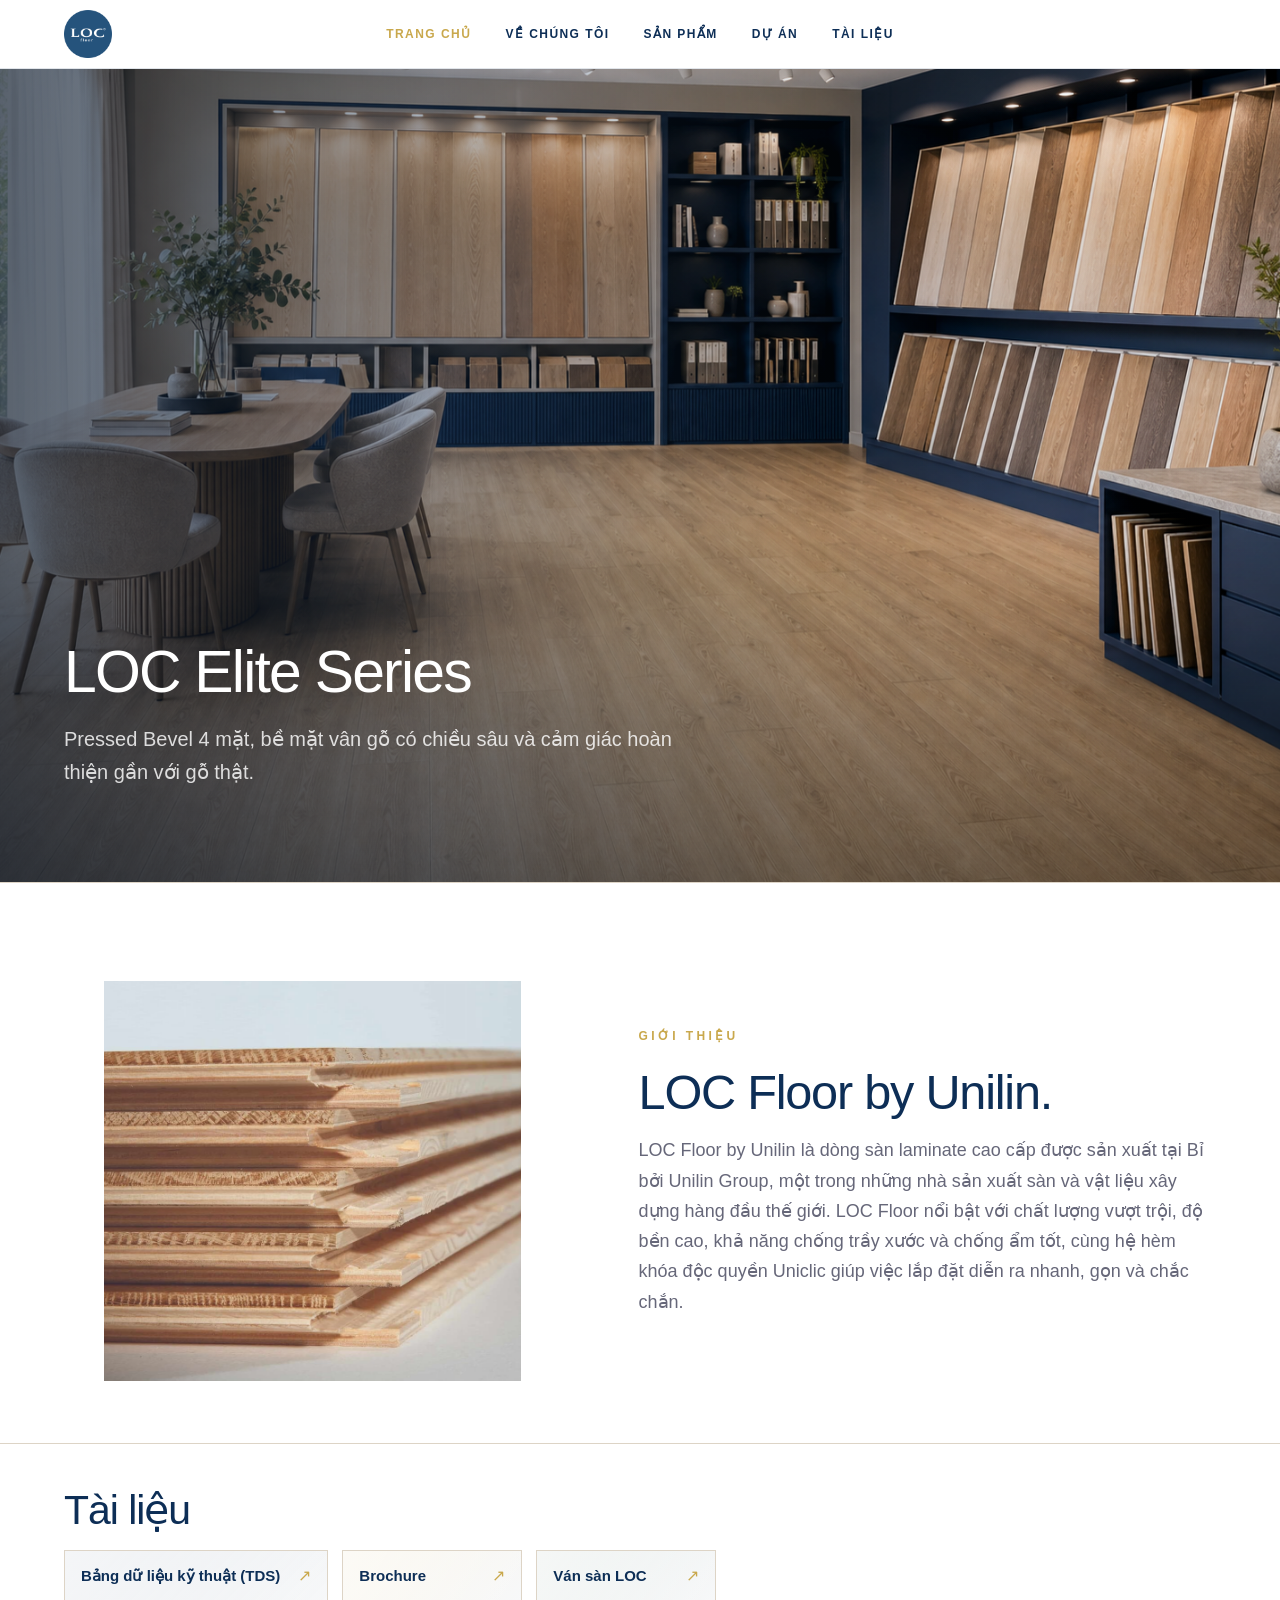
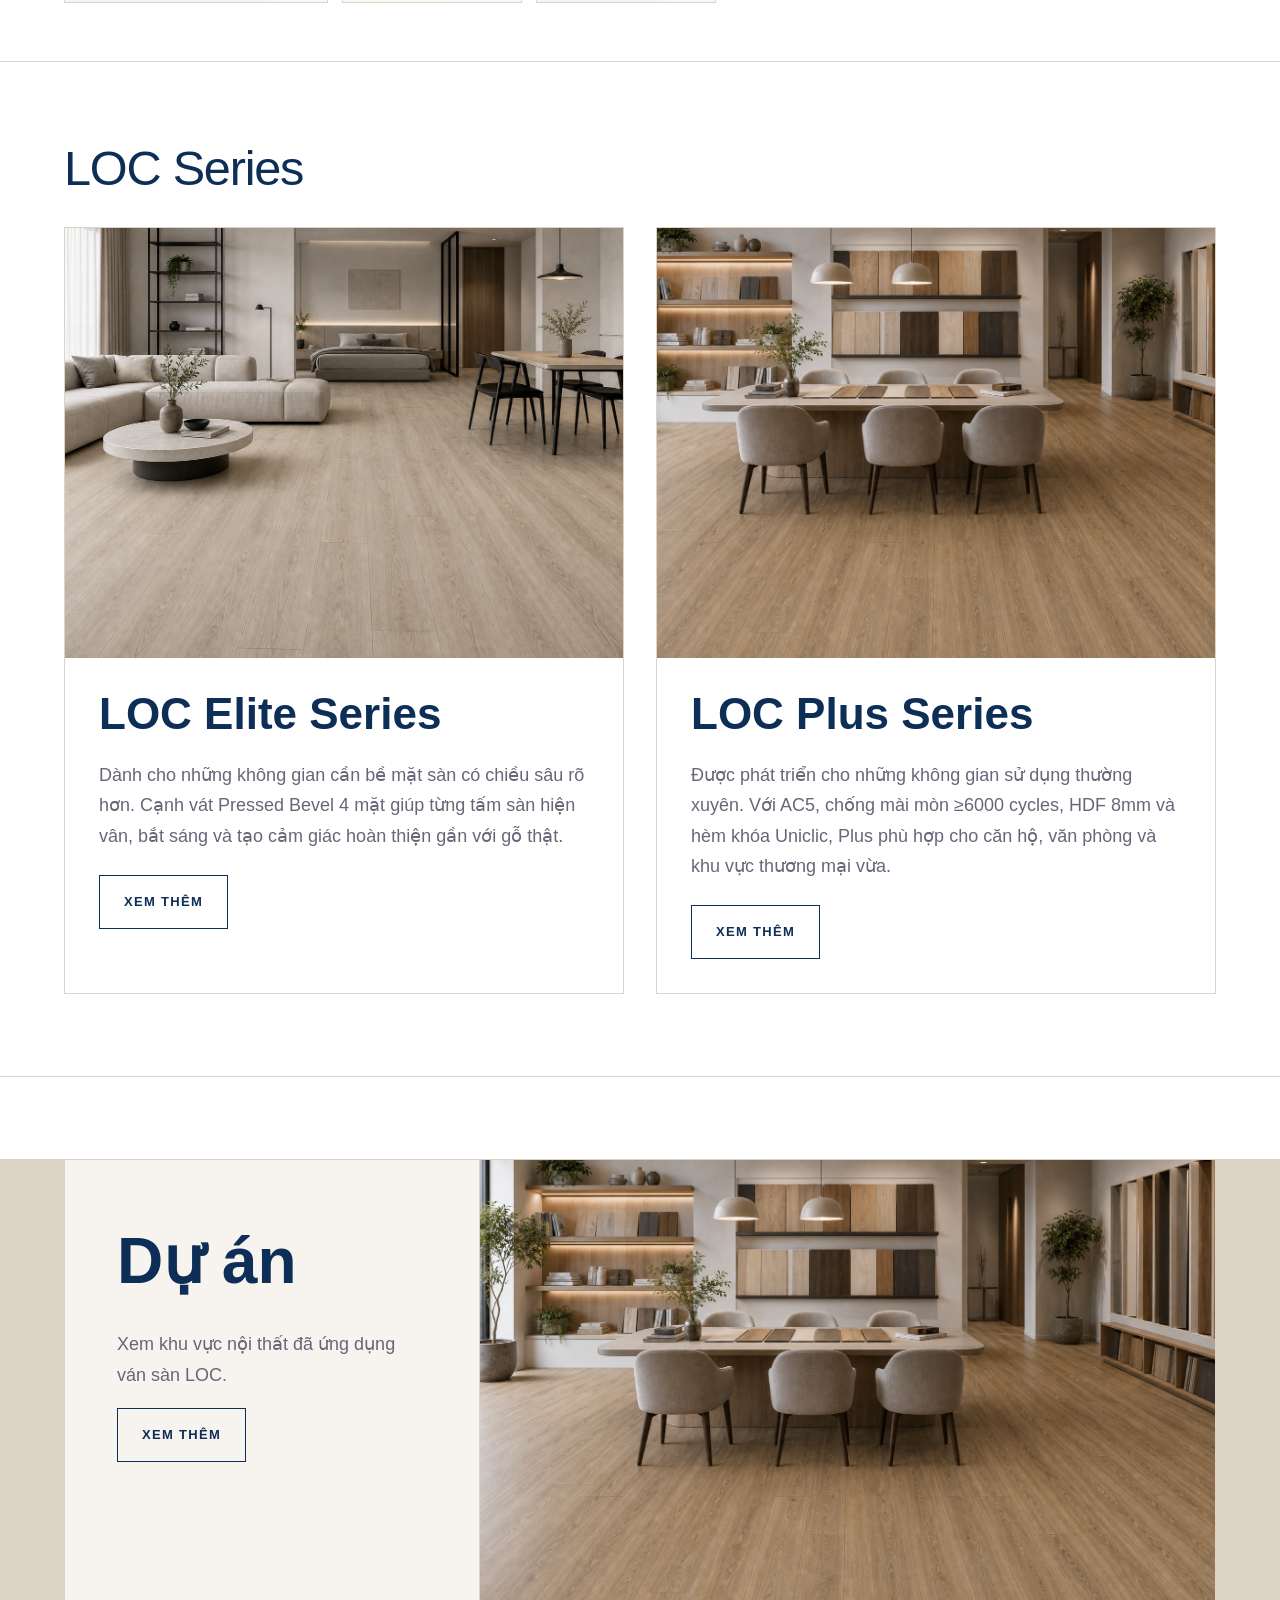
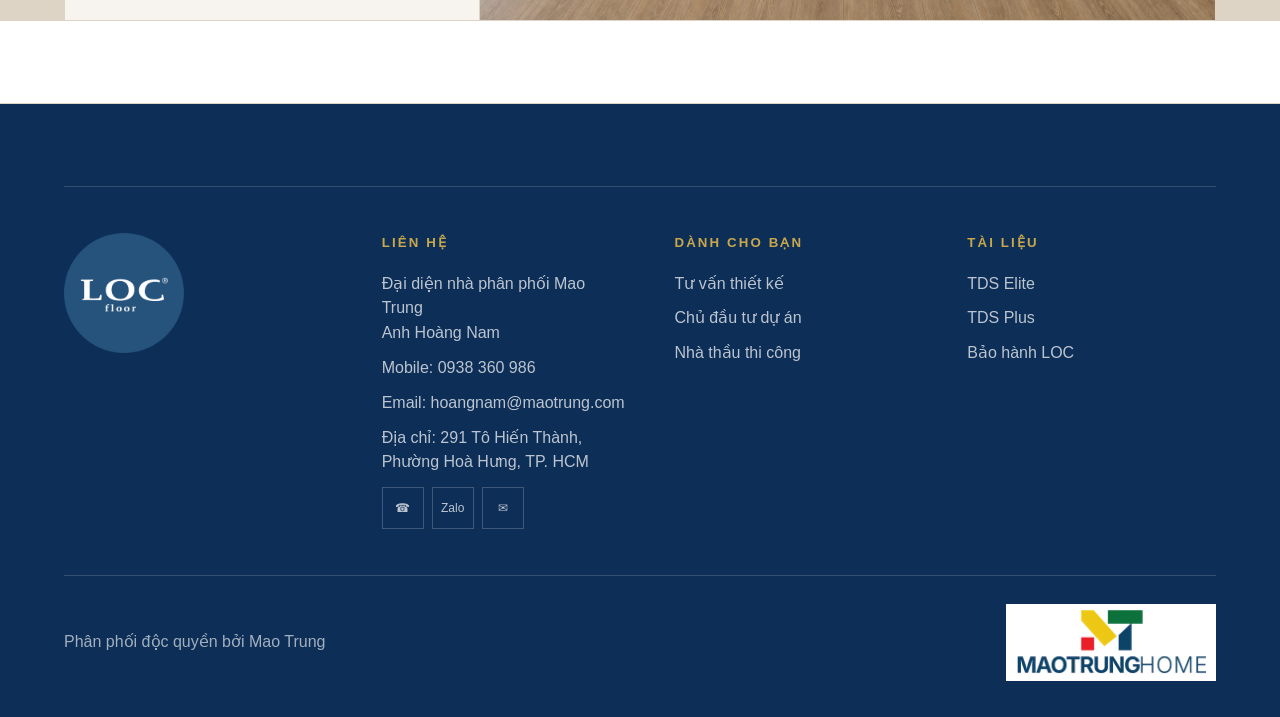
==== index.html @ f19d94f6 "Deploy LOC CDX multipage desktop and mobile site" ====
<!DOCTYPE html>
<html lang="vi">
<head>
<meta charset="UTF-8">
<meta name="viewport" content="width=device-width, initial-scale=1">
<title>LOC Vietnam — Trang chủ</title>
<link rel="icon" type="image/png" href="LOC_LOGO.png">
<link rel="stylesheet" href="loc-site.css">
</head>
<body>
<a class="skip" href="#main">Đi đến nội dung</a>
<header class="header">
  <div class="header-inner">
    <a class="logo-wrap" href="LOC_Landingpage_CD.html" aria-label="LOC Floor — Trang chủ"><img class="loc-logo" src="LOC_LOGO.png" alt="LOC Floor"></a>
    <nav class="nav" aria-label="Điều hướng chính"><a class="active" href="LOC_Landingpage_CD.html">Trang chủ</a><a class="" href="LOC_about.html">Về chúng tôi</a><a class="" href="LOC_products.html">Sản phẩm</a><a class="" href="LOC_projects.html">Dự án</a><a class="" href="LOC_documents.html">Tài liệu</a></nav>
  </div>
</header>
<main id="main">
<section class="hero-home">
  <div class="hero-copy">
    <h1 class="display" data-hero-title>LOC Elite Series</h1>
    <p class="lede" data-hero-subtitle>Pressed Bevel 4 mặt, bề mặt vân gỗ có chiều sâu và cảm giác hoàn thiện gần với gỗ thật.</p>
  </div>
  <div class="hero-media" data-hero-carousel>
    <img class="active" src="assets/hero/loc-elite-showroom-display.png" alt="LOC Elite Series" data-title="LOC Elite Series" data-subtitle="Pressed Bevel 4 mặt, bề mặt vân gỗ có chiều sâu và cảm giác hoàn thiện gần với gỗ thật.">
    <img src="assets/hero/loc-plus-showroom-display.png" alt="LOC Plus Series" data-title="LOC Plus Series" data-subtitle="AC5, HDF 8mm và hèm khóa Uniclic cho không gian sử dụng thường xuyên.">
  </div>
</section>
<section class="home-intro">
  <div class="page home-intro-grid">
    <figure class="home-intro-media"><img src="assets/feedback-0307/unilin-laminate-technology.jpg" alt="Công nghệ laminate của Unilin"></figure>
    <div class="home-intro-copy">
      <p class="kicker">Giới thiệu</p>
      <h2 class="section-title">LOC Floor by Unilin.</h2>
      <p>LOC Floor by Unilin là dòng sàn laminate cao cấp được sản xuất tại Bỉ bởi Unilin Group, một trong những nhà sản xuất sàn và vật liệu xây dựng hàng đầu thế giới. LOC Floor nổi bật với chất lượng vượt trội, độ bền cao, khả năng chống trầy xước và chống ẩm tốt, cùng hệ hèm khóa độc quyền Uniclic giúp việc lắp đặt diễn ra nhanh, gọn và chắc chắn.</p>
    </div>
  </div>
</section>
<section class="home-docs">
  <div class="page">
    <h2 class="section-title">Tài liệu</h2>
    <div class="quick-docs">
      <a class="quick-doc" href="LOC_documents.html"><strong>Bảng dữ liệu kỹ thuật (TDS)</strong><span>↗</span></a>
      <a class="quick-doc" href="LOC_documents.html"><strong>Brochure</strong><span>↗</span></a>
      <a class="quick-doc" href="LOC_products.html"><strong>Ván sàn LOC</strong><span>↗</span></a>
    </div>
  </div>
</section>
<section class="series-feature">
  <div class="page">
    <h2 class="section-title series-title">LOC Series</h2>
    <div class="series-feature-grid">
      <article class="series-feature-card">
        <img src="assets/product-scenes-corrected/03-elite-LFE00463.png" alt="LOC Elite Series">
        <div><h2>LOC Elite Series</h2><p>Dành cho những không gian cần bề mặt sàn có chiều sâu rõ hơn. Cạnh vát Pressed Bevel 4 mặt giúp từng tấm sàn hiện vân, bắt sáng và tạo cảm giác hoàn thiện gần với gỗ thật.</p><a class="btn outline" href="LOC_products.html">Xem thêm</a></div>
      </article>
      <article class="series-feature-card">
        <img src="assets/product-scenes-corrected/18-plus-LPV00555AP.png" alt="LOC Plus Series">
        <div><h2>LOC Plus Series</h2><p>Được phát triển cho những không gian sử dụng thường xuyên. Với AC5, chống mài mòn ≥6000 cycles, HDF 8mm và hèm khóa Uniclic, Plus phù hợp cho căn hộ, văn phòng và khu vực thương mại vừa.</p><a class="btn outline" href="LOC_products.html">Xem thêm</a></div>
      </article>
    </div>
  </div>
</section>
<section class="home-project-feature">
  <div class="page home-project-card">
    <div class="home-project-copy">
      <h2>Dự án</h2>
      <p>Xem khu vực nội thất đã ứng dụng ván sàn LOC.</p>
      <a class="btn outline" href="LOC_projects.html">Xem thêm</a>
    </div>
    <img src="assets/product-scenes-corrected/18-plus-LPV00555AP.png" alt="Dự án ứng dụng sàn LOC">
  </div>
</section>
</main><footer class="footer" id="contact">
  <div class="page">
    <div class="foot-top">
      <div><img class="foot-logo" src="LOC_LOGO.png" alt="LOC Floor"></div>
      <div class="foot-col"><h5>Liên hệ</h5><ul><li>Đại diện nhà phân phối Mao Trung<br>Anh Hoàng Nam</li><li>Mobile: <a href="tel:0938360986">0938 360 986</a></li><li>Email: <a href="mailto:hoangnam@maotrung.com">hoangnam@maotrung.com</a></li><li>Địa chỉ: 291 Tô Hiến Thành, Phường Hoà Hưng, TP. HCM</li></ul><div class="foot-contact-actions"><a class="foot-contact-btn" href="tel:0938360986" aria-label="Gọi 0938 360 986">☎</a><a class="foot-contact-btn" href="https://zalo.me/0938360986" target="_blank" rel="noopener" aria-label="Mở Zalo 0938 360 986">Zalo</a><a class="foot-contact-btn" href="mailto:hoangnam@maotrung.com" aria-label="Gửi email đến hoangnam@maotrung.com">✉</a></div></div>
      <div class="foot-col"><h5>Dành cho bạn</h5><ul><li><a href="LOC_documents.html">Tư vấn thiết kế</a></li><li><a href="LOC_documents.html">Chủ đầu tư dự án</a></li><li><a href="LOC_documents.html">Nhà thầu thi công</a></li></ul></div>
      <div class="foot-col"><h5>Tài liệu</h5><ul><li><a href="LOC_documents.html">TDS Elite</a></li><li><a href="LOC_documents.html">TDS Plus</a></li><li><a href="LOC_documents.html">Bảo hành LOC</a></li></ul></div>
    </div>
    <div class="foot-bot"><span>Phân phối độc quyền bởi Mao Trung</span><span class="mao-logo"><img src="assets/mao-trung-home-logo.png" alt="Mao Trung Home"></span></div>
  </div>
</footer>
<div class="contact-modal" id="contactModal" role="dialog" aria-modal="true" aria-labelledby="contactTitle"><div class="contact-box"><button class="contact-close" type="button" data-contact-close>×</button><h3 id="contactTitle">Nhận tư vấn dự án</h3><form class="contact-form"><label>Tên<input required></label><label>Số điện thoại<input type="tel" inputmode="numeric" required></label><label>Email<input type="email"></label><label>Mô tả dự án & thông tin cần tư vấn<textarea required></textarea></label><button class="btn" type="submit">Gửi yêu cầu →</button><p class="contact-note"></p></form></div></div>
<script src="loc-site.js"></script>
</body>
</html>
---- loc-site.css ----
:root{
  --navy:#0D2E56;
  --navy-2:#071F3D;
  --blue:#2D5F8C;
  --warm:#F7F4EF;
  --warm-2:#EFE8DD;
  --gold:#C9A84C;
  --ink:#17182A;
  --muted:#666779;
  --line:#DDD4C6;
  --white:#fff;
  --maxw:1440px;
  --gutter:64px;
  --sans:Arial, Helvetica, sans-serif;
}
*{box-sizing:border-box}
html,body{margin:0;padding:0;scroll-behavior:smooth}
body{font-family:var(--sans);color:var(--ink);background:var(--warm);font-size:16px;line-height:1.55;-webkit-font-smoothing:antialiased;overflow-x:hidden}
a{color:inherit;text-decoration:none} img{display:block;max-width:100%} button,input,textarea{font:inherit}.page{max-width:var(--maxw);margin:0 auto;padding:0 var(--gutter)}
.skip{position:absolute;left:-999px;top:auto}.skip:focus{left:16px;top:16px;z-index:999;background:#fff;padding:12px}
.header{position:sticky;top:0;z-index:100;background:rgba(247,244,239,.94);border-bottom:1px solid rgba(13,46,86,.12);box-shadow:0 18px 40px rgba(13,46,86,.06);backdrop-filter:blur(14px)}
.header-inner{height:86px;display:flex;align-items:center;justify-content:space-between;gap:28px;max-width:var(--maxw);margin:0 auto;padding:0 var(--gutter)}
.logo-wrap{display:flex;align-items:center;gap:16px}.loc-logo{width:58px;height:58px;object-fit:contain}.brand-by{display:none}
.nav{display:flex;gap:0;border:1px solid rgba(13,46,86,.12);background:rgba(255,255,255,.42)}
.nav a{min-width:108px;padding:17px 18px;text-align:center;border-right:1px solid rgba(13,46,86,.1);font-size:12px;text-transform:uppercase;letter-spacing:.12em;color:var(--navy);font-weight:700;transition:.2s}.nav a:last-child{border-right:0}.nav a:hover,.nav a.active{background:var(--navy);color:#fff}.header-cta{display:none}.menu{display:none}
.kicker{margin:0 0 22px;color:var(--gold);font-size:12px;letter-spacing:.28em;text-transform:uppercase;font-weight:700}.display{margin:0;color:var(--navy);font-size:clamp(58px,5.8vw,92px);line-height:.98;letter-spacing:-.04em;font-weight:500}.section-title{margin:0;color:var(--navy);font-size:clamp(48px,4.8vw,78px);line-height:1.02;letter-spacing:-.035em;font-weight:500}.lede{margin:0;color:var(--muted);font-size:20px;line-height:1.68;max-width:760px}.btn{display:inline-flex;align-items:center;gap:12px;min-height:54px;padding:0 24px;border:1px solid var(--navy);background:var(--navy);color:#fff;font-weight:700;font-size:13px;letter-spacing:.1em;text-transform:uppercase}.btn.outline{background:transparent;color:var(--navy)}.btn.light{background:#fff;color:var(--navy);border-color:#fff}.btn:hover{background:var(--gold);border-color:var(--gold);color:var(--ink)}
.hero-home{min-height:calc(100vh - 86px);position:relative;display:grid;align-items:end;border-bottom:1px solid var(--line);background:var(--navy);overflow:hidden}.hero-copy{position:relative;z-index:2;padding:0 var(--gutter) 92px;color:#fff}.hero-copy .display{max-width:8.8em;color:#fff;text-shadow:0 20px 55px rgba(0,0,0,.28)}.hero-copy .lede{margin-top:22px;max-width:560px;color:rgba(255,255,255,.82);font-size:20px}.hero-media{position:absolute;inset:0;min-height:0;overflow:hidden}.hero-media img{position:absolute;inset:0;width:100%;height:100%;object-fit:cover}.hero-media:after{content:'';position:absolute;inset:0;background:linear-gradient(90deg,rgba(5,18,35,.72),rgba(13,46,86,.38) 45%,rgba(13,46,86,.18)),linear-gradient(180deg,rgba(13,46,86,.12),rgba(5,18,35,.72))}.proof-row{display:none}.chip-proof{display:inline-flex;align-items:center;gap:10px;min-height:38px;padding:8px 12px;border:1px solid rgba(13,46,86,.14);background:rgba(255,255,255,.54);color:var(--navy);font-size:10px;letter-spacing:.16em;text-transform:uppercase;font-weight:700}.chip-proof img{height:18px;width:auto}.be-flag{width:27px;height:18px;display:grid;grid-template-columns:repeat(3,1fr);box-shadow:inset 0 0 0 1px rgba(0,0,0,.08)}.be-flag span:nth-child(1){background:#000}.be-flag span:nth-child(2){background:#ffd90c}.be-flag span:nth-child(3){background:#ef3340}.home-stats{display:none;grid-template-columns:repeat(3,1fr);gap:1px;margin-top:48px;border:1px solid var(--line);background:var(--line);max-width:620px}.home-stat{padding:22px;background:#fff}.home-stat strong{display:block;color:var(--navy);font-size:36px;line-height:1}.home-stat span{display:block;margin-top:8px;color:var(--muted);font-size:11px;letter-spacing:.16em;text-transform:uppercase;font-weight:700}
.home-links{padding:112px 0;background:#fff;border-bottom:1px solid var(--line)}.home-links-head{display:grid;grid-template-columns:.8fr 1fr;gap:80px;align-items:end;margin-bottom:52px}.portal-grid{display:grid;grid-template-columns:repeat(3,1fr);gap:1px;background:var(--line);border:1px solid var(--line)}.portal{min-height:320px;background:var(--warm);padding:28px;display:flex;flex-direction:column;justify-content:space-between;transition:.25s}.portal:hover{background:var(--navy);color:#fff}.portal span{color:var(--gold);font-size:11px;letter-spacing:.18em;text-transform:uppercase;font-weight:700}.portal h3{margin:0;color:inherit;font-size:30px;line-height:1.12;font-weight:500}.portal p{margin:18px 0 0;color:var(--muted);line-height:1.55}.portal:hover p{color:rgba(255,255,255,.72)}.portal b{font-weight:400;color:var(--gold);font-size:24px}.feature-band{padding:104px 0;border-bottom:1px solid var(--line);background:var(--warm)}.feature-grid{display:grid;grid-template-columns:1fr 1fr;gap:28px}.feature-card{position:relative;min-height:480px;overflow:hidden;background:var(--navy);color:#fff}.feature-card img{position:absolute;inset:0;width:100%;height:100%;object-fit:cover}.feature-card:after{content:'';position:absolute;inset:0;background:linear-gradient(180deg,rgba(13,46,86,.08),rgba(13,46,86,.78))}.feature-card div{position:absolute;left:34px;right:34px;bottom:32px;z-index:2}.feature-card h3{font-size:36px;margin:0 0 12px}.feature-card p{margin:0;color:rgba(255,255,255,.72)}
.page-hero{padding:96px 0 70px;background:var(--warm);border-bottom:1px solid var(--line)}.breadcrumb{display:flex;gap:10px;margin-bottom:46px;color:var(--muted);font-size:13px}.breadcrumb a{color:var(--navy)}.page-hero-copy{display:grid;grid-template-columns:.9fr 1fr;gap:76px;align-items:end}.page-hero .lede{max-width:680px}.about-intro,.about-feature,.catalog-intro,.projects-library,.document-section{padding:90px 0;background:#fff;border-bottom:1px solid var(--line)}.about-grid{display:grid;grid-template-columns:.9fr 1.1fr;gap:72px;align-items:center}.about-image{height:560px;overflow:hidden}.about-image img{width:100%;height:100%;object-fit:cover}.about-copy h2{margin:0 0 24px;color:var(--navy);font-size:48px;line-height:1.08}.about-copy p{color:var(--muted);font-size:19px;line-height:1.75}.evidence-grid{display:grid;grid-template-columns:repeat(3,1fr);gap:1px;background:var(--line);border:1px solid var(--line);margin-top:40px}.evidence{background:var(--warm);padding:26px}.evidence strong{display:block;color:var(--navy);font-size:28px}.evidence span{display:block;margin-top:8px;color:var(--muted)}.unilin-panel{display:grid;grid-template-columns:1fr 1fr;gap:1px;background:var(--line);border:1px solid var(--line)}.unilin-panel>*{background:var(--warm);padding:38px}.unilin-panel h2{font-size:42px;color:var(--navy);margin:0}.unilin-panel p{color:var(--muted);font-size:18px;line-height:1.7;margin:0}
.catalog-layout,.document-layout{display:grid;grid-template-columns:282px minmax(0,1fr);gap:34px;align-items:start}.filter-panel{position:sticky;top:116px;background:#fff;border:1px solid var(--line);padding:28px;min-height:300px}.filter-panel small{display:block;margin-bottom:8px;color:var(--gold);font-size:10px;letter-spacing:.2em;text-transform:uppercase;font-weight:700}.filter-panel h2{margin:0 0 22px;color:var(--navy);font-size:32px}.filter-options{display:grid;gap:10px}.filter-options button,.filter-panel a{display:block;width:100%;text-align:left;padding:15px 0;border:0;border-top:1px solid var(--line);background:transparent;color:var(--ink);font-weight:700;cursor:pointer}.filter-options button.active,.filter-options button:hover,.filter-panel a:hover{color:var(--gold)}.toolbar{display:flex;justify-content:space-between;align-items:center;margin-bottom:24px;color:var(--muted);font-size:13px}.product-grid{display:grid;grid-template-columns:repeat(3,1fr);gap:24px}.product-card{background:#fff;border:1px solid var(--line);cursor:pointer}.product-card[hidden]{display:none}.product-image{aspect-ratio:1/1;background:var(--warm-2);overflow:hidden}.product-image img{width:100%;height:100%;object-fit:cover;transition:.35s}.product-card:hover img{transform:scale(1.04)}.product-meta{padding:18px 20px 22px}.product-meta small{color:var(--gold);letter-spacing:.16em;text-transform:uppercase;font-weight:700}.product-meta h3{margin:8px 0 0;color:var(--navy);font-size:22px}.product-meta p{margin:10px 0 0;color:var(--muted);font-size:14px}.series-cards{display:grid;grid-template-columns:repeat(2,1fr);gap:28px;margin-bottom:54px}.series-card{background:#fff;border:1px solid var(--line)}.series-card img{width:100%;height:320px;object-fit:cover}.series-card div{padding:32px}.series-card h2{color:var(--navy);font-size:36px;margin:0 0 14px}.series-card p{color:var(--muted);line-height:1.7;margin:0}
.projects-grid{display:grid;grid-template-columns:repeat(3,1fr);gap:28px}.project-card{background:var(--warm);border:1px solid var(--line);overflow:hidden}.project-card img{width:100%;aspect-ratio:1.18;object-fit:cover;transition:transform .45s ease}.project-card:hover img{transform:scale(1.035)}.project-card div{padding:24px}.project-card small{color:var(--gold);letter-spacing:.16em;text-transform:uppercase;font-weight:700}.project-card h3{margin:10px 0 8px;color:var(--navy);font-size:25px}.project-card p{margin:0;color:var(--muted)}.document-results{background:#fff;border:1px solid var(--line);padding:24px}.document-grid{display:grid;grid-template-columns:repeat(4,1fr);gap:1px;background:var(--line);border:1px solid var(--line)}.document-card{min-height:212px;padding:24px;background:var(--warm);display:flex;flex-direction:column;justify-content:space-between;transition:.25s}.document-card span{width:42px;height:42px;display:grid;place-items:center;border:1px solid var(--gold);color:var(--gold);font-weight:700;font-size:12px}.document-card strong{display:block;color:var(--navy);font-size:20px;line-height:1.2}.document-card em{font-style:normal;color:var(--muted);font-size:13px;line-height:1.4}.document-card:hover{background:var(--navy);transform:translateY(-3px)}.document-card:hover strong,.document-card:hover em{color:#fff}
.footer{padding:82px 0 36px;background:var(--navy);color:#fff}.foot-top{display:grid;grid-template-columns:1.1fr repeat(3,1fr);gap:44px;border-top:1px solid rgba(255,255,255,.16);border-bottom:1px solid rgba(255,255,255,.16);padding:46px 0}.foot-logo{width:120px}.foot-col h5{margin:0 0 18px;color:var(--gold);letter-spacing:.16em;text-transform:uppercase}.foot-col ul{list-style:none;margin:0;padding:0;display:grid;gap:10px}.foot-col li,.foot-col a{color:rgba(255,255,255,.72)}.foot-contact-actions{display:flex;gap:8px;margin-top:12px}.foot-contact-btn{width:42px;height:42px;display:grid;place-items:center;border:1px solid rgba(255,255,255,.2);color:#fff;font-size:12px}.foot-bot{display:flex;justify-content:space-between;align-items:center;padding-top:28px;color:rgba(255,255,255,.62)}.mao-logo{width:210px;background:#fff;padding:6px 10px}.mao-logo img{width:100%}
.modal-backdrop,.contact-modal{position:fixed;inset:0;z-index:500;background:rgba(7,15,30,.72);display:none;align-items:center;justify-content:center;padding:32px}.modal-backdrop.open,.contact-modal.open{display:flex}.product-modal,.contact-box{background:var(--warm);width:min(1120px,94vw);max-height:90vh;overflow:auto;display:grid;grid-template-columns:1.1fr .9fr;position:relative}.product-modal-media{min-height:620px;background:var(--navy)}.product-modal-media img{width:100%;height:100%;object-fit:cover}.product-modal-content{padding:42px}.modal-close,.contact-close{position:absolute;right:18px;top:18px;width:48px;height:48px;border:0;background:var(--navy);color:#fff;font-size:28px;cursor:pointer}.product-modal-content h2{color:var(--navy);font-size:46px;margin:0 0 10px}.product-modal-content dl{display:grid;gap:1px;background:var(--line);border:1px solid var(--line);margin:26px 0}.product-modal-content div.spec-row{display:grid;grid-template-columns:160px 1fr;background:#fff}.spec-row dt,.spec-row dd{margin:0;padding:14px}.spec-row dt{color:var(--muted)}.contact-box{grid-template-columns:1fr;width:min(620px,92vw);padding:42px}.contact-box h3{font-size:36px;color:var(--navy);margin:0 0 24px}.contact-form{display:grid;gap:14px}.contact-form label{display:grid;gap:6px;color:var(--muted);font-size:13px}.contact-form input,.contact-form textarea{border:1px solid var(--line);padding:14px;background:#fff}.contact-form textarea{min-height:120px;resize:vertical}.contact-note{margin:8px 0 0;color:var(--navy)}
@media(max-width:900px){.header-inner{padding:0 22px}.nav{display:none}.brand-by{display:none}.hero-home,.home-links-head,.feature-grid,.page-hero-copy,.about-grid,.catalog-layout,.document-layout,.unilin-panel{grid-template-columns:1fr}.portal-grid,.product-grid,.projects-grid,.document-grid,.series-cards{grid-template-columns:1fr}.hero-media{min-height:420px}.hero-copy,.page{padding-left:22px;padding-right:22px}.foot-top{grid-template-columns:1fr}.product-modal{grid-template-columns:1fr}.product-modal-media{min-height:360px}}

/* Feedback LOC 01.07.2026 */
.home-intro{padding:104px 0;background:#fff;border-bottom:1px solid var(--line)}
.home-intro-grid{display:grid;grid-template-columns:.86fr 1fr;gap:78px;align-items:center}.home-intro-media{height:520px;overflow:hidden}.home-intro-media img{width:100%;height:100%;object-fit:cover}.home-intro-copy p:not(.kicker){color:var(--muted);font-size:20px;line-height:1.72;max-width:700px}.home-docs{padding:92px 0;background:var(--warm);border-bottom:1px solid var(--line)}.quick-docs{display:grid;grid-template-columns:repeat(3,1fr);gap:1px;background:var(--line);border:1px solid var(--line);margin-top:36px}.quick-doc{min-height:190px;background:#fff;padding:28px;display:flex;flex-direction:column;justify-content:space-between}.quick-doc strong{color:var(--navy);font-size:28px}.quick-doc span{color:var(--gold);font-size:24px}.home-project-feature{padding:104px 0;background:#fff;border-bottom:1px solid var(--line)}.home-project-card{display:grid;grid-template-columns:.72fr 1.28fr;gap:1px;background:var(--line);border:1px solid var(--line)}.home-project-copy{background:var(--warm);padding:52px}.home-project-copy h2{margin:0;color:var(--navy);font-size:64px}.home-project-copy p{color:var(--muted);font-size:19px;line-height:1.68}.home-project-card img{width:100%;height:520px;object-fit:cover}.series-feature{padding:104px 0;background:var(--warm);border-bottom:1px solid var(--line)}.series-feature-grid{display:grid;grid-template-columns:repeat(2,1fr);gap:32px}.series-feature-card{background:#fff;border:1px solid var(--line)}.series-feature-card img{width:100%;height:430px;object-fit:cover}.series-feature-card div{padding:44px 42px 52px}.series-feature-card h2{margin:0 0 24px;color:var(--navy);font-size:56px;line-height:1}.series-feature-card p{margin:0;color:var(--muted);font-size:21px;line-height:1.72}.tech-grid{display:grid;grid-template-columns:repeat(3,1fr);gap:1px;background:var(--line);border:1px solid var(--line);margin-top:40px}.tech-card{background:var(--warm);padding:30px}.tech-card strong{display:block;color:var(--navy);font-size:24px;margin-bottom:10px}.tech-card span{color:var(--muted);line-height:1.55}.doc-category{margin:0 0 20px;color:var(--navy);font-size:22px}.filter-panel .group-title{display:block;margin:22px 0 8px;color:var(--gold);font-size:11px;letter-spacing:.16em;text-transform:uppercase;font-weight:700}.filter-panel .group-title:first-child{margin-top:0}.page-hero.compact .page-hero-copy{grid-template-columns:1fr}.page-hero.compact .lede,.page-hero.compact .kicker{display:none}.toolbar.minimal{justify-content:flex-start}.toolbar.minimal a,.toolbar.minimal span{display:none}.product-meta p,.product-modal-content .lede{display:none}.product-modal-content dl{margin-top:26px}.foot-audience-title{margin:0 0 18px;color:var(--gold);letter-spacing:.16em;text-transform:uppercase;font-weight:700}
@media(max-width:900px){.home-intro-grid,.home-project-card,.series-feature-grid{grid-template-columns:1fr}.quick-docs{grid-template-columns:1fr}.home-project-card img,.home-intro-media{height:360px}.series-feature-card img{height:300px}.tech-grid{grid-template-columns:1fr}}

/* About page: environment and technology sections */
.environment-section{padding:104px 0;background:var(--warm);border-bottom:1px solid var(--line)}
.environment-layout{display:grid;grid-template-columns:minmax(420px,.78fr) minmax(620px,1.22fr);gap:70px;align-items:start}.environment-copy p:not(.kicker){margin:24px 0 0;color:var(--muted);font-size:20px;line-height:1.72;max-width:680px}.environment-cards{display:grid;grid-template-columns:repeat(2,1fr);gap:1px;background:var(--line);border:1px solid var(--line)}.environment-card{min-height:360px;background:#fff;padding:38px;display:flex;flex-direction:column;justify-content:space-between}.environment-card span{width:54px;height:54px;display:grid;place-items:center;border:1px solid var(--gold);color:var(--gold);font-weight:700;letter-spacing:.08em}.environment-card h3{margin:32px 0 16px;color:var(--navy);font-size:32px;line-height:1.12}.environment-card p{margin:0;color:var(--muted);font-size:17px;line-height:1.68}.environment-card a{margin-top:28px;color:var(--navy);font-weight:700;letter-spacing:.08em;text-transform:uppercase;font-size:13px}.environment-card:hover{background:var(--navy)}.environment-card:hover h3,.environment-card:hover p,.environment-card:hover a{color:#fff}
.technology-section{padding:112px 0;background:#fff;border-bottom:1px solid var(--line)}.technology-head{display:grid;grid-template-columns:minmax(520px,.94fr) minmax(520px,.86fr);gap:78px;align-items:end;margin-bottom:58px}.technology-showcase{display:grid;grid-template-columns:minmax(420px,.78fr) minmax(680px,1.22fr);gap:32px;align-items:start}.technology-visual{position:sticky;top:96px;margin:0;background:var(--warm);border:1px solid var(--line);min-height:620px;overflow:hidden}.technology-visual img{width:100%;height:560px;object-fit:cover;display:block}.technology-visual figcaption{padding:22px 26px;color:var(--navy);font-weight:700;letter-spacing:.03em}.technology-grid{display:grid;grid-template-columns:repeat(3,1fr);gap:1px;background:var(--line);border:1px solid var(--line)}.technology-card{appearance:none;border:0;text-align:left;font:inherit;color:inherit;cursor:pointer;min-height:276px;background:var(--warm);padding:30px;display:flex;flex-direction:column}.technology-card span{color:var(--gold);font-size:12px;letter-spacing:.18em;text-transform:uppercase;font-weight:700}.technology-card h3{margin:32px 0 14px;color:var(--navy);font-size:28px;line-height:1.1}.technology-card p{margin:0;color:var(--muted);line-height:1.62}.technology-card:hover,.technology-card.active{background:#fff}.technology-card.active{box-shadow:inset 0 0 0 2px var(--gold)}.about-brand-section .kicker{margin-bottom:18px}
@media(max-width:900px){.environment-layout,.environment-cards,.technology-head,.technology-grid{grid-template-columns:1fr}.environment-card,.technology-card{min-height:auto}.environment-section,.technology-section{padding:72px 0}}

/* Feedback LOC 02.07.2026 */
.document-finder{background:#fff}
.document-finder .document-layout{grid-template-columns:330px minmax(0,1fr);gap:76px;align-items:start}
.document-filter{position:sticky;top:96px;background:#f4f6f5;border:0;padding:42px 32px;min-height:640px}
.filter-head{display:flex;align-items:center;justify-content:space-between;margin-bottom:12px}
.filter-head span{color:var(--muted);font-size:11px;letter-spacing:.24em;text-transform:uppercase;font-weight:700}
.filter-head button{border:0;background:transparent;color:#a23a4e;font-weight:700;cursor:pointer}
.document-filter h2{margin:0 0 28px;color:var(--navy);font-size:32px}
.doc-search{display:flex;align-items:center;gap:12px;border-top:1px solid #cfd6d4;border-bottom:1px solid #cfd6d4;padding:18px 0;margin-bottom:30px}
.doc-search input{width:100%;border:0;background:transparent;color:var(--navy);outline:none}
.filter-group h3{margin:0 0 20px;color:var(--navy);font-size:22px}
.filter-group label{display:grid;grid-template-columns:24px 1fr auto;gap:12px;align-items:start;margin:18px 0;color:var(--navy);line-height:1.35}
.filter-group input{width:22px;height:22px;appearance:none;border:1px solid #bfc8c5;background:#fff}
.filter-group input:checked{background:var(--navy);box-shadow:inset 0 0 0 5px #fff}
.filter-group em{font-style:normal;color:var(--muted)}
.document-finder .document-results{border:0;padding:0}
.document-results-head{display:flex;align-items:center;justify-content:space-between;border-bottom:1px solid #d6dedb;padding:20px 0 28px;margin-bottom:72px}
.document-results-head h2{margin:0;color:var(--navy);font-size:30px}
.view-toggle{display:flex;gap:16px;align-items:center;color:var(--muted);font-size:11px;letter-spacing:.2em;text-transform:uppercase;font-weight:700}
.view-toggle button{width:42px;height:42px;border:1px solid var(--line);background:#fff;color:var(--navy);cursor:default}
.view-toggle button.active{background:var(--warm);border-color:#cfd6d4}
.finder-grid{grid-template-columns:repeat(3,1fr);gap:44px 30px;background:transparent;border:0}
.finder-card{min-height:auto;background:#fff;padding:0;gap:18px;justify-content:start}
.finder-card:hover{background:#fff;transform:none}
.finder-card small{color:var(--muted);font-size:11px;letter-spacing:.16em;text-transform:uppercase;font-weight:700;line-height:1.45}
.finder-card strong{font-size:24px;line-height:1.12}
.finder-card:hover strong{color:var(--navy)}
.doc-thumb{height:300px;background:#f6f6f3;border:1px solid var(--line);padding:28px 24px;display:flex;flex-direction:column;gap:14px;box-shadow:inset 16px 0 0 rgba(15,46,75,.04)}
.doc-thumb span{width:auto;height:auto;display:block;border:0;background:var(--navy);color:#fff;padding:11px 14px;font-size:13px;letter-spacing:.12em}
.doc-thumb i{display:block;height:14px;background:#d9dfdd}
.doc-thumb i:nth-child(3){width:72%}
.doc-thumb i:nth-child(4){width:86%}
.doc-thumb i:nth-child(5){height:72px;background:linear-gradient(90deg,#d9dfdd 0 23%,transparent 23% 28%,#d9dfdd 28% 55%,transparent 55% 60%,#d9dfdd 60%)}
.doc-thumb.tds span{background:#2f5c57}.doc-thumb.catalog span{background:#0f2e4b}.doc-thumb.env span{background:#c9a643}.doc-thumb.cert span{background:#606f78}.doc-thumb.warranty span{background:#1d1d2f}
@media(max-width:900px){.document-finder .document-layout,.technology-showcase{grid-template-columns:1fr}.document-filter,.technology-visual{position:relative;top:auto}.finder-grid{grid-template-columns:1fr}.doc-thumb{height:240px}}

/* Feedback LOC 03.07.2026 */
body{background:#fff}
.header{background:rgba(255,255,255,.96);box-shadow:none}
.header-inner{position:relative;justify-content:flex-start}
.nav{position:absolute;left:50%;transform:translateX(-50%);border:0;background:transparent;gap:34px}
.nav a{min-width:auto;padding:10px 0;border-right:0;background:transparent;color:var(--navy);font-size:12px}
.nav a:hover,.nav a.active{background:transparent;color:var(--gold)}
.display{font-size:clamp(50px,4.6vw,78px);letter-spacing:-.03em}
.section-title{font-size:clamp(42px,3.8vw,64px);letter-spacing:-.025em}
.lede{font-size:18px}
.hero-media:after{display:none}
.home-intro,.home-docs,.home-project-feature,.series-feature,.about-intro,.about-feature,.catalog-intro,.projects-library,.document-section,.environment-section,.technology-section{background:#fff}
.home-intro,.home-docs,.home-project-feature,.series-feature{padding:82px 0}
.home-intro-media{height:460px}
.home-intro-copy p:not(.kicker),.home-project-copy p,.series-feature-card p{font-size:18px;line-height:1.68}
.home-docs .section-title{margin-bottom:26px}
.quick-docs{display:flex;gap:14px;background:transparent;border:0;margin-top:22px;flex-wrap:wrap}
.quick-doc{min-height:0;min-width:190px;background:#fff;border:1px solid var(--line);padding:15px 18px;display:inline-flex;flex-direction:row;align-items:center;justify-content:space-between;gap:18px}
.quick-doc strong{font-size:15px;line-height:1.25}
.quick-doc span{font-size:16px}
.quick-doc:hover{border-color:var(--navy);background:var(--navy);color:#fff}
.quick-doc:hover strong,.quick-doc:hover span{color:#fff}
.series-title{margin:0 0 34px}
.series-feature-card div{padding:34px}
.series-feature-card h2{font-size:44px}
.series-feature-card .btn{margin-top:24px}
.home-project-card img{height:460px}
.about-hero .breadcrumb{justify-content:center}
.about-hero .page-hero-copy{display:block;text-align:center}
.about-hero .display{margin:0 auto}
.about-grid{gap:58px}
.environment-section{padding:88px 0}
.environment-layout{grid-template-columns:.72fr 1.28fr;align-items:center}
.environment-cards{grid-template-columns:repeat(2,1fr)}
.environment-card{min-height:300px;padding:34px}
.environment-card h3{margin:0 0 18px;font-size:28px}
.environment-card a{display:inline-flex;margin-top:24px}
.technology-head{display:block;margin-bottom:42px}
.technology-showcase{grid-template-columns:minmax(380px,.74fr) minmax(680px,1.26fr)}
.technology-visual{min-height:560px}
.technology-visual img,.technology-visual video{width:100%;height:500px;object-fit:cover;display:block;background:#fff}
.technology-visual video[hidden],.technology-visual img[hidden]{display:none}
.technology-card{min-height:240px;padding:26px}
.technology-card h3{font-size:24px;margin:26px 0 12px}
.technology-card p{font-size:15px}
.document-filter{background:#f6f7f6;min-height:520px}
.filter-head{justify-content:flex-end}
.doc-search{display:none}
.document-results-head{margin-bottom:52px}
.finder-grid{gap:38px 28px}
.doc-thumb.real{height:300px;background:#f8f8f6;padding:18px;align-items:center;justify-content:center;box-shadow:inset 16px 0 0 rgba(15,46,75,.04)}
.doc-thumb.real img{width:100%;height:100%;object-fit:contain;box-shadow:0 12px 32px rgba(15,46,75,.12)}
.finder-card strong{font-size:21px}
@media(max-width:900px){.nav{position:static;transform:none}.home-intro,.home-docs,.home-project-feature,.series-feature{padding:64px 0}.home-intro-media,.home-project-card img{height:360px}.quick-doc{width:100%}.environment-layout{grid-template-columns:1fr}.technology-visual img,.technology-visual video{height:320px}}

/* Feedback LOC 03.07.2026 - round 02 */
.home-intro{padding-bottom:46px}
.home-docs{padding-top:46px;padding-bottom:58px}
.home-intro-grid{align-items:center}
.home-intro-media{height:400px}
.home-docs .section-title{font-size:clamp(40px,3.2vw,56px);margin-bottom:18px}
.quick-docs{margin-top:14px}
.quick-doc{min-width:180px;padding:13px 16px}
.about-brand-section .about-copy{align-self:center}
.technology-card[data-image$="unifit-clear.jpg"]{}
.view-toggle button{cursor:pointer}
.view-toggle button:hover,.view-toggle button.active{border-color:var(--gold);background:#fff;color:var(--navy)}
.filter-group label{cursor:pointer;padding:4px 0}
.filter-group label:hover span{color:var(--gold)}
.filter-group input:checked + span{color:var(--gold);font-weight:700}
.finder-card.is-hidden{display:none}
.finder-grid.is-list{grid-template-columns:1fr;gap:18px}
.finder-grid.is-list .finder-card{display:grid;grid-template-columns:116px 190px minmax(0,1fr);gap:22px;align-items:center;border-bottom:1px solid var(--line);padding:0 0 18px}
.finder-grid.is-list .doc-thumb.real{height:142px;padding:10px;box-shadow:none}
.finder-grid.is-list .finder-card small{order:2}
.finder-grid.is-list .finder-card strong{order:3;font-size:24px}
@media(max-width:900px){.finder-grid.is-list .finder-card{grid-template-columns:92px 1fr}.finder-grid.is-list .finder-card small,.finder-grid.is-list .finder-card strong{grid-column:2}.home-intro{padding-bottom:34px}.home-docs{padding-top:34px}}

/* Quick visual refinements 04.07.2026 */
.header-inner{height:68px}
.loc-logo{width:48px;height:48px}
.nav a{padding:8px 0}
.hero-media:after{display:block;background:linear-gradient(90deg,rgba(5,18,35,.66) 0%,rgba(13,46,86,.34) 34%,rgba(13,46,86,.08) 64%,rgba(5,18,35,0) 100%),linear-gradient(180deg,rgba(0,0,0,0) 58%,rgba(0,0,0,.42) 100%)}
.quick-doc{position:relative;overflow:hidden;background:linear-gradient(135deg,rgba(13,46,86,.08),rgba(201,168,76,.08)),#fff}
.quick-doc:before{content:'';position:absolute;inset:0;background:linear-gradient(120deg,rgba(255,255,255,.64),rgba(255,255,255,0));pointer-events:none}
.quick-doc strong,.quick-doc span{position:relative;z-index:1}
.quick-doc:nth-child(1){background:linear-gradient(135deg,rgba(13,46,86,.12),rgba(13,46,86,.03)),#fff}
.quick-doc:nth-child(2){background:linear-gradient(135deg,rgba(201,168,76,.14),rgba(13,46,86,.03)),#fff}
.quick-doc:nth-child(3){background:linear-gradient(135deg,rgba(62,104,87,.14),rgba(13,46,86,.03)),#fff}
.environment-section{position:relative;overflow:hidden;background:#fff}
.environment-section:before{content:'';position:absolute;inset:0;background:linear-gradient(90deg,rgba(255,255,255,.94) 0%,rgba(255,255,255,.72) 45%,rgba(255,255,255,.52) 100%),url('assets/feedback-0307/epd-a-plus-background.png') center/cover no-repeat;opacity:.95}
.environment-section:after{content:'';position:absolute;inset:0;background:linear-gradient(180deg,rgba(13,46,86,0),rgba(13,46,86,.08));pointer-events:none}
.environment-section .page{position:relative;z-index:1}
.environment-card{background:rgba(255,255,255,.86);backdrop-filter:blur(10px);box-shadow:0 24px 60px rgba(13,46,86,.08)}
@media(max-width:900px){.header-inner{height:72px}.loc-logo{width:52px;height:52px}}
.hero-media img{opacity:0;transform:scale(1);transition:opacity .65s ease}
.hero-media img.active{opacity:1;animation:heroImageZoom 4.2s ease-out forwards}
.hero-eyebrow{margin:0 0 18px;color:var(--gold);font-size:13px;letter-spacing:.22em;text-transform:uppercase;font-weight:700}
.hero-copy .display{max-width:9.4em}
.hero-copy .lede{max-width:620px}
.hero-home .hero-copy{transition:opacity .28s ease}
.hero-copy.is-entering .display{animation:heroTextSlideUp .72s cubic-bezier(.22,.74,.22,1) both}
.hero-copy.is-entering .lede{animation:heroTextSlideUp .72s cubic-bezier(.22,.74,.22,1) .12s both}
@keyframes heroTextSlideUp{from{opacity:0;transform:translateY(24px)}to{opacity:1;transform:translateY(0)}}
@keyframes heroImageZoom{from{transform:scale(1)}to{transform:scale(1.035)}}
@media(prefers-reduced-motion:reduce){.hero-media img.active,.hero-copy.is-entering .display,.hero-copy.is-entering .lede{animation:none}.hero-media img.active{transform:scale(1)}}
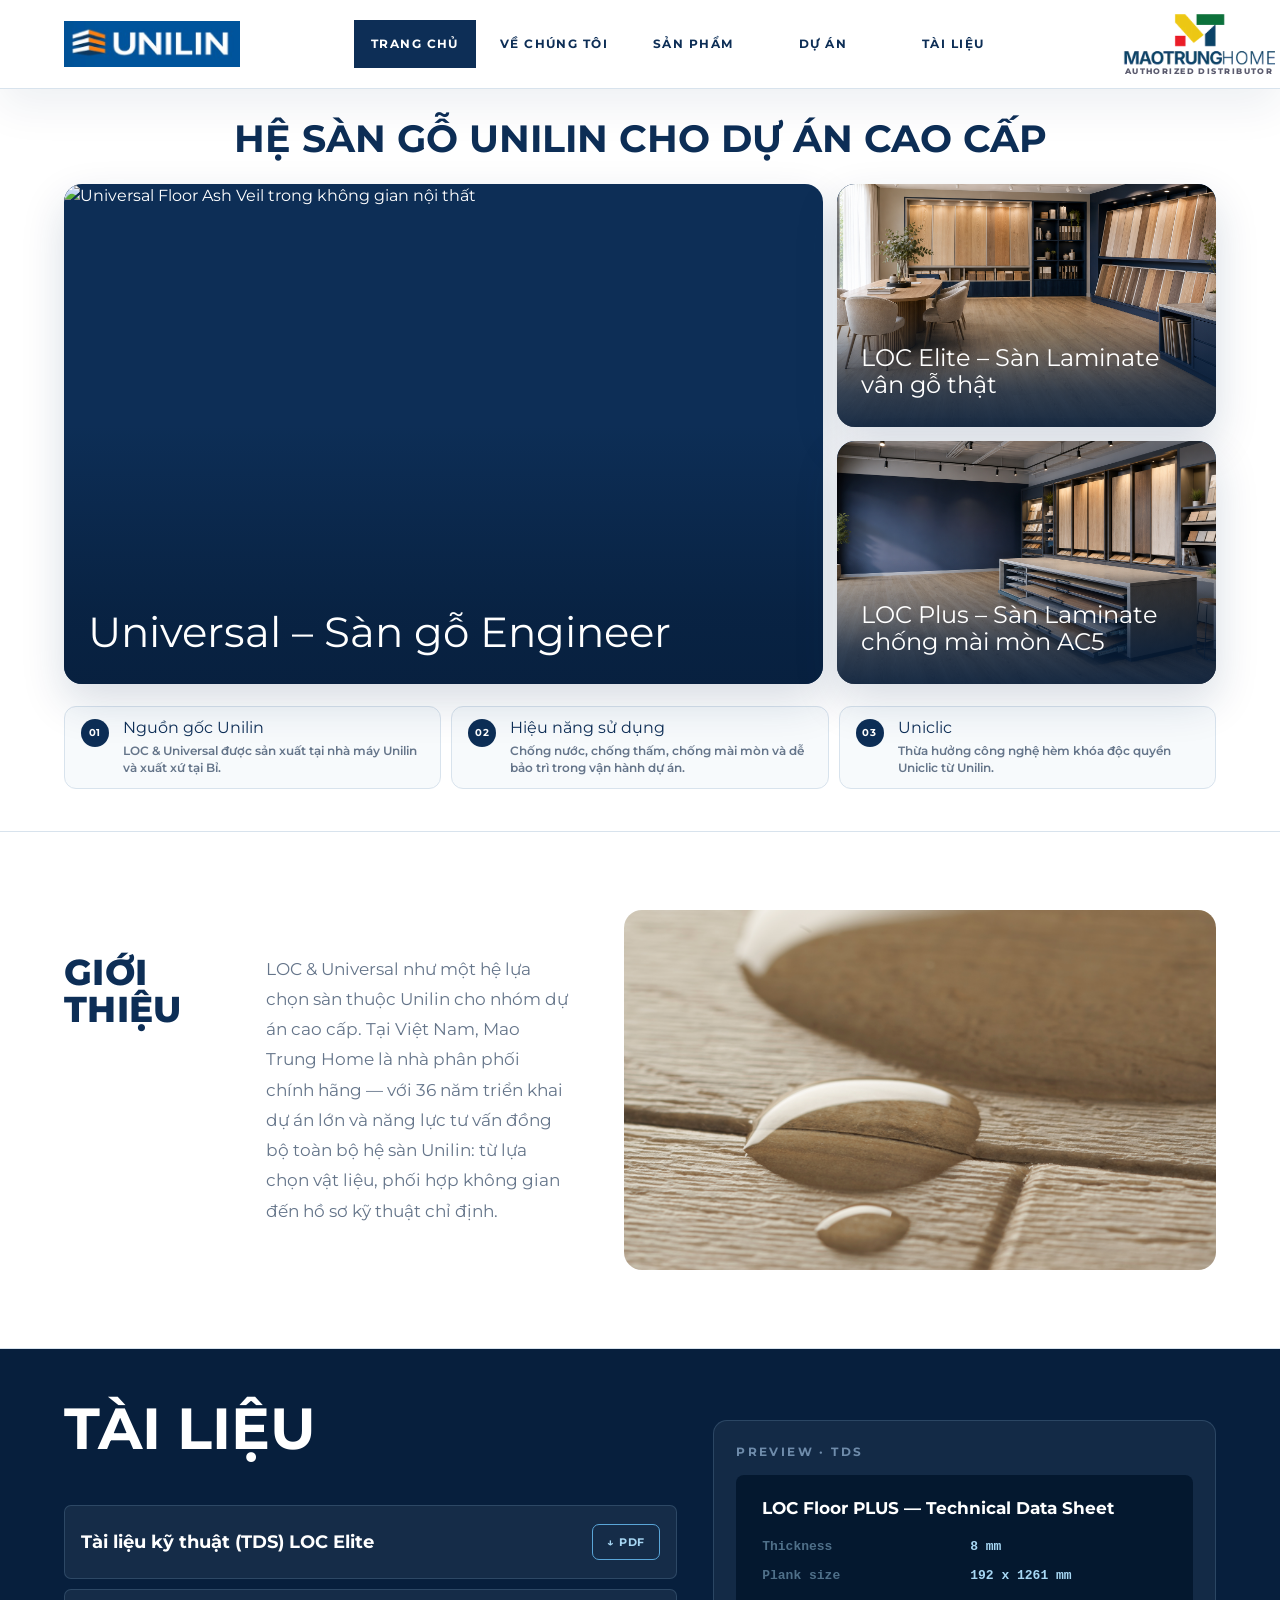
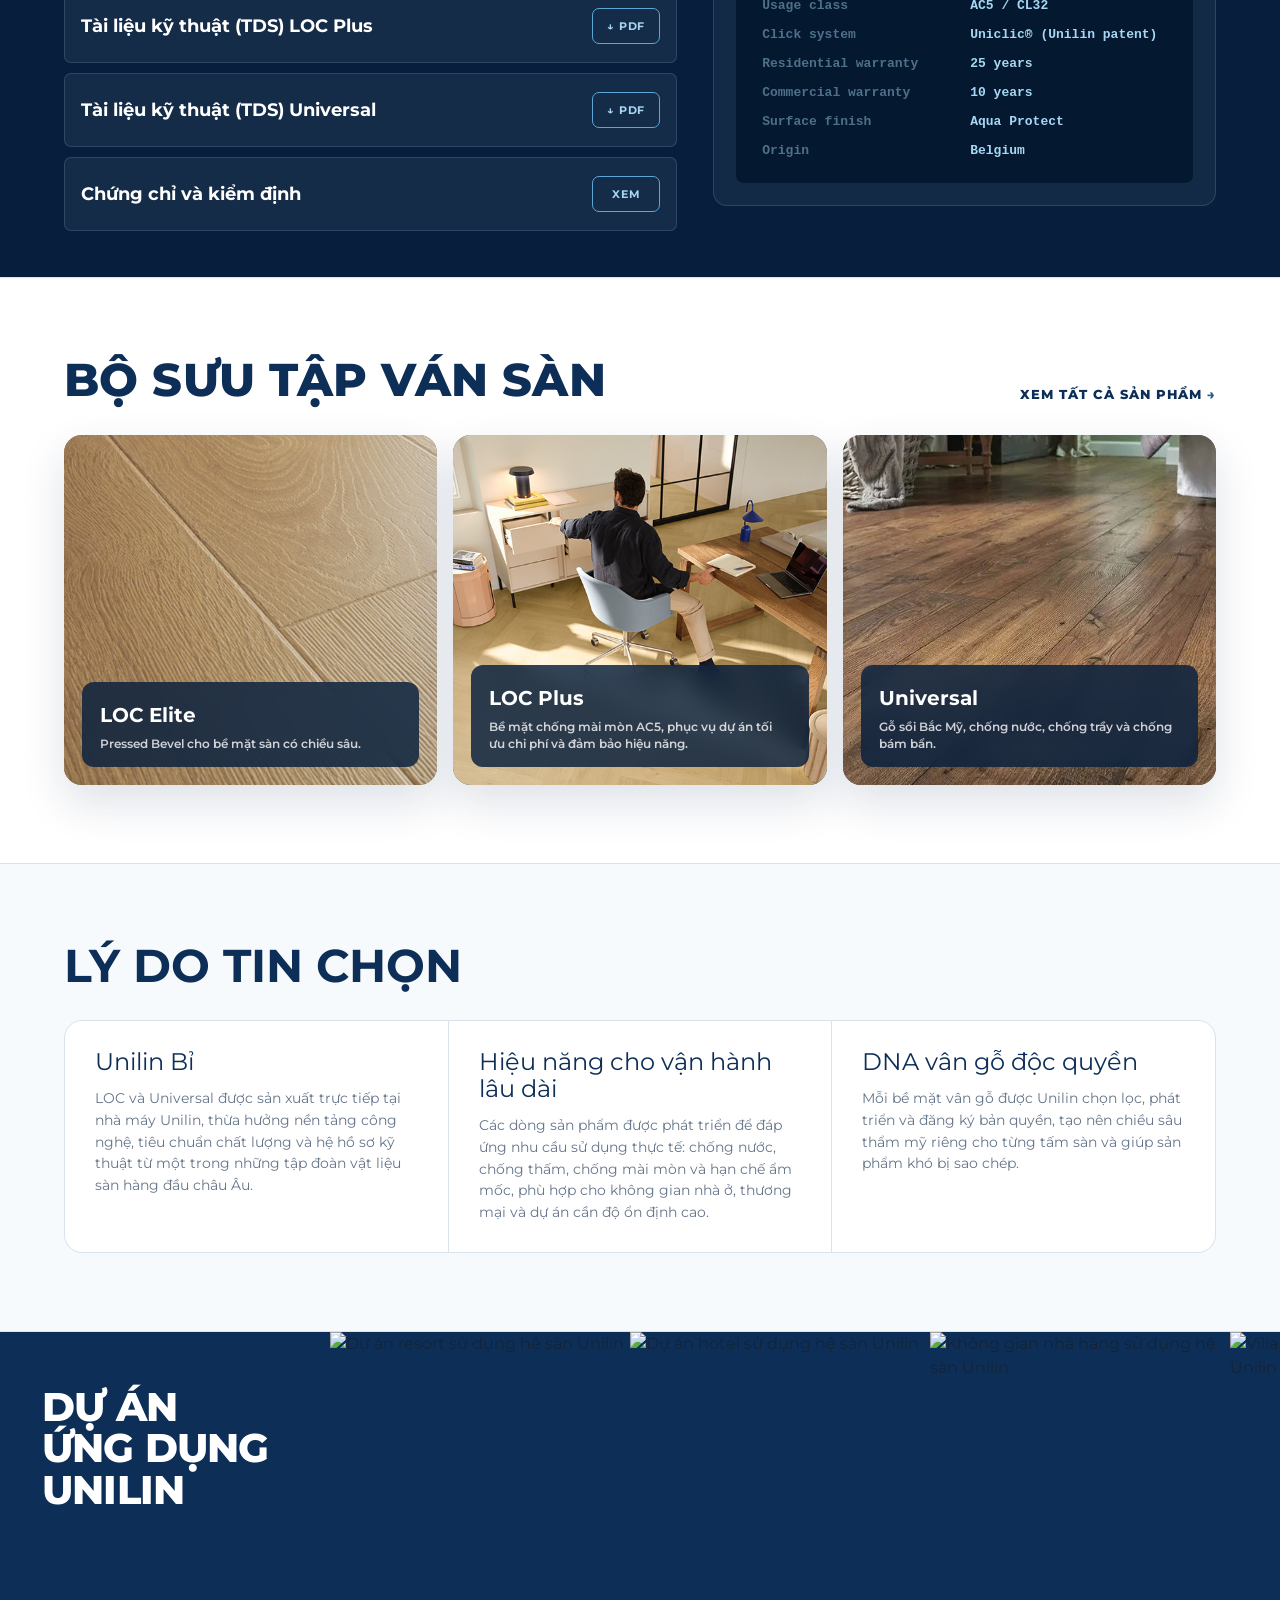
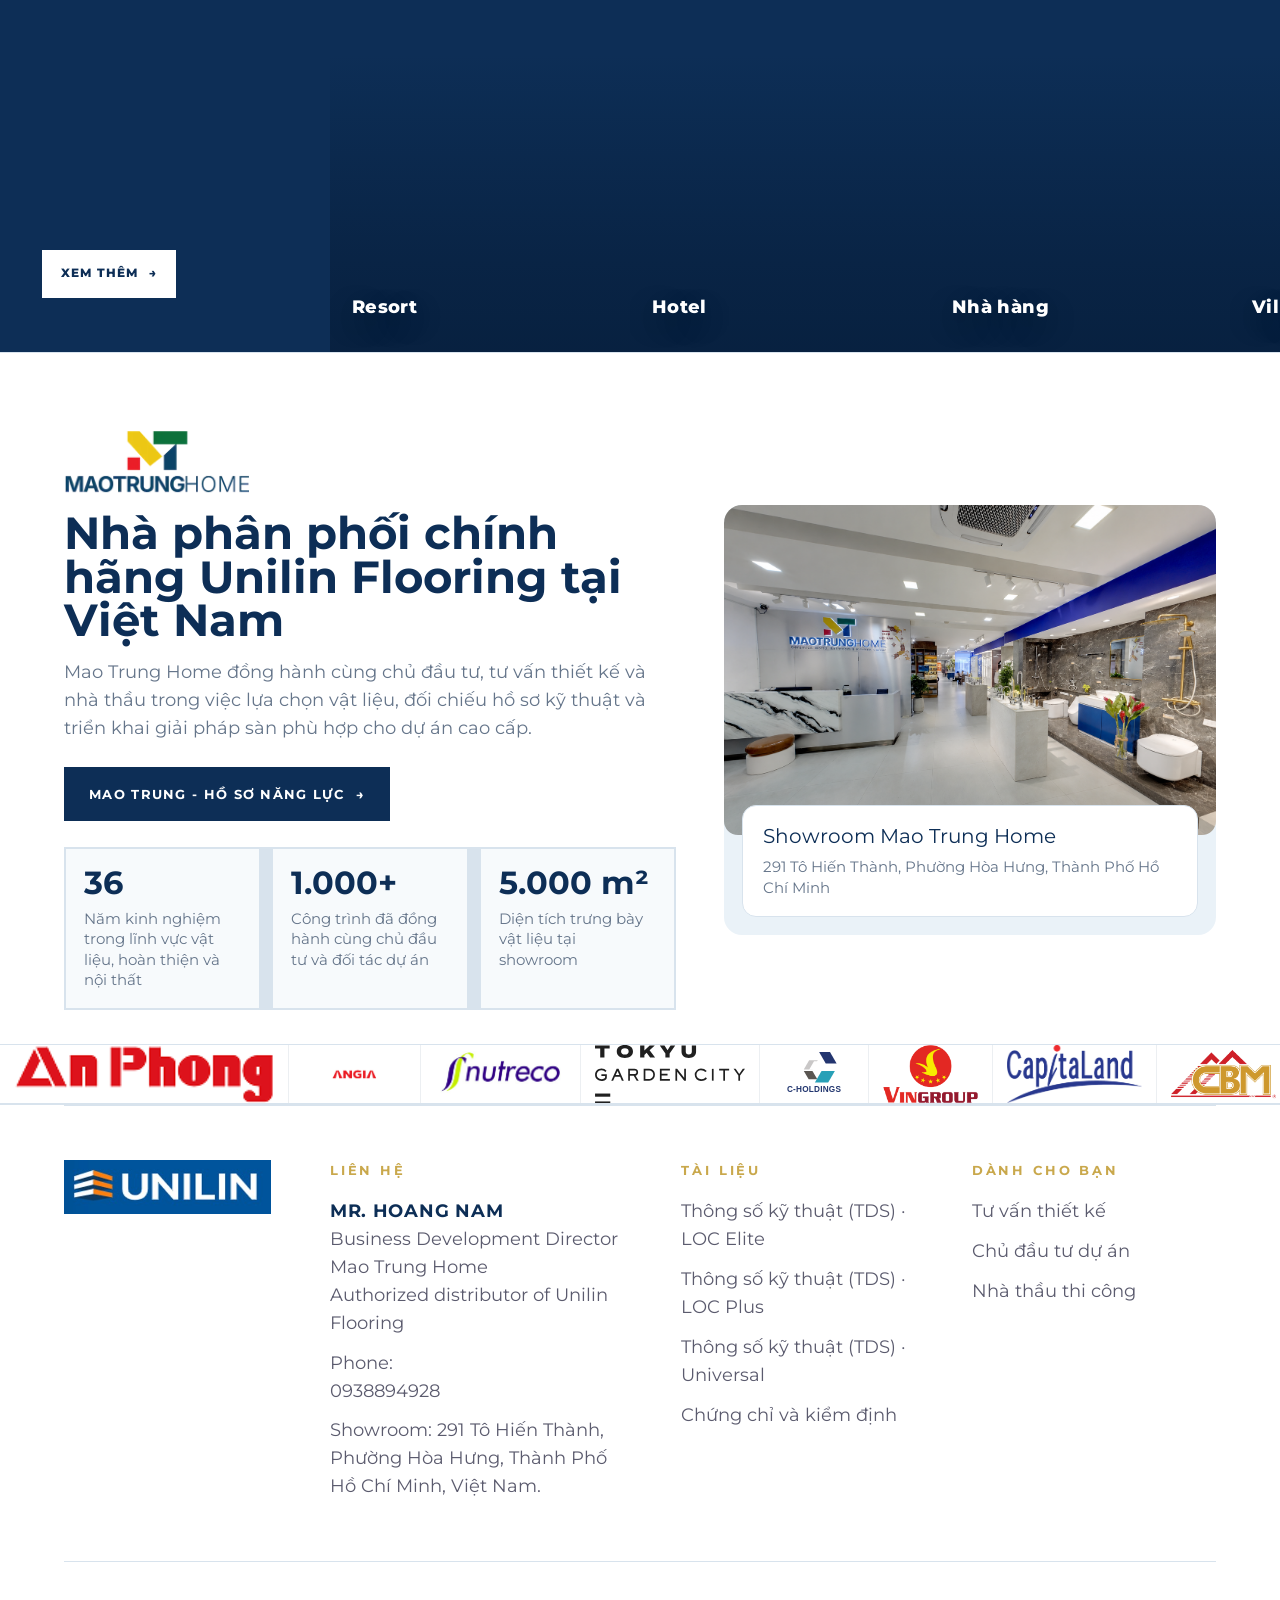
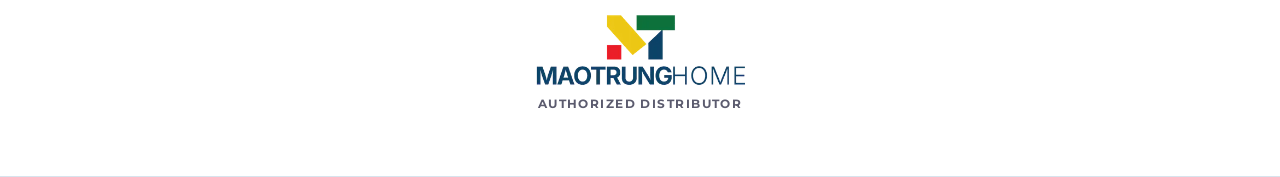
==== commit 9895911f: "Deploy LOC CDX desktop website" ====
--- a/index.html
+++ b/index.html
@@ -3,85 +3,285 @@
 <head>
 <meta charset="UTF-8">
 <meta name="viewport" content="width=device-width, initial-scale=1">
-<title>LOC Vietnam — Trang chủ</title>
-<link rel="icon" type="image/png" href="LOC_LOGO.png">
+<title>LOC & Universal Floor — Trang chủ</title>
+<link rel="icon" type="image/png" href="assets/unilin-logo-blue.jpg">
+<link rel="preconnect" href="https://fonts.googleapis.com">
+<link rel="preconnect" href="https://fonts.gstatic.com" crossorigin>
+<link href="https://fonts.googleapis.com/css2?family=Montserrat:wght@400;500;600;700;800&display=swap" rel="stylesheet">
 <link rel="stylesheet" href="loc-site.css">
 </head>
-<body>
+<body class="lu-home">
 <a class="skip" href="#main">Đi đến nội dung</a>
 <header class="header">
   <div class="header-inner">
-    <a class="logo-wrap" href="LOC_Landingpage_CD.html" aria-label="LOC Floor — Trang chủ"><img class="loc-logo" src="LOC_LOGO.png" alt="LOC Floor"></a>
+    <a class="logo-wrap" href="LOC_Landingpage_CD.html" aria-label="Unilin Flooring — Trang chủ"><img class="loc-logo unilin-mark" src="assets/unilin-logo-blue.jpg" alt="Unilin"></a>
     <nav class="nav" aria-label="Điều hướng chính"><a class="active" href="LOC_Landingpage_CD.html">Trang chủ</a><a class="" href="LOC_about.html">Về chúng tôi</a><a class="" href="LOC_products.html">Sản phẩm</a><a class="" href="LOC_projects.html">Dự án</a><a class="" href="LOC_documents.html">Tài liệu</a></nav>
+    <div class="header-actions"><span class="header-distributor-logo" aria-label="Mao Trung Home authorized distributor"><img src="assets/mao-trung-home-logo.png" alt="Mao Trung Home"><small>authorized distributor</small></span></div>
   </div>
 </header>
-<main id="main">
-<section class="hero-home">
-  <div class="hero-copy">
-    <h1 class="display" data-hero-title>LOC Elite Series</h1>
-    <p class="lede" data-hero-subtitle>Pressed Bevel 4 mặt, bề mặt vân gỗ có chiều sâu và cảm giác hoàn thiện gần với gỗ thật.</p>
-  </div>
-  <div class="hero-media" data-hero-carousel>
-    <img class="active" src="assets/hero/loc-elite-showroom-display.png" alt="LOC Elite Series" data-title="LOC Elite Series" data-subtitle="Pressed Bevel 4 mặt, bề mặt vân gỗ có chiều sâu và cảm giác hoàn thiện gần với gỗ thật.">
-    <img src="assets/hero/loc-plus-showroom-display.png" alt="LOC Plus Series" data-title="LOC Plus Series" data-subtitle="AC5, HDF 8mm và hèm khóa Uniclic cho không gian sử dụng thường xuyên.">
-  </div>
-</section>
-<section class="home-intro">
-  <div class="page home-intro-grid">
-    <figure class="home-intro-media"><img src="assets/feedback-0307/unilin-laminate-technology.jpg" alt="Công nghệ laminate của Unilin"></figure>
-    <div class="home-intro-copy">
-      <p class="kicker">Giới thiệu</p>
-      <h2 class="section-title">LOC Floor by Unilin.</h2>
-      <p>LOC Floor by Unilin là dòng sàn laminate cao cấp được sản xuất tại Bỉ bởi Unilin Group, một trong những nhà sản xuất sàn và vật liệu xây dựng hàng đầu thế giới. LOC Floor nổi bật với chất lượng vượt trội, độ bền cao, khả năng chống trầy xước và chống ẩm tốt, cùng hệ hèm khóa độc quyền Uniclic giúp việc lắp đặt diễn ra nhanh, gọn và chắc chắn.</p>
-    </div>
-  </div>
-</section>
-<section class="home-docs">
-  <div class="page">
-    <h2 class="section-title">Tài liệu</h2>
-    <div class="quick-docs">
-      <a class="quick-doc" href="LOC_documents.html"><strong>Bảng dữ liệu kỹ thuật (TDS)</strong><span>↗</span></a>
-      <a class="quick-doc" href="LOC_documents.html"><strong>Brochure</strong><span>↗</span></a>
-      <a class="quick-doc" href="LOC_products.html"><strong>Ván sàn LOC</strong><span>↗</span></a>
-    </div>
-  </div>
-</section>
-<section class="series-feature">
-  <div class="page">
-    <h2 class="section-title series-title">LOC Series</h2>
-    <div class="series-feature-grid">
-      <article class="series-feature-card">
-        <img src="assets/product-scenes-corrected/03-elite-LFE00463.png" alt="LOC Elite Series">
-        <div><h2>LOC Elite Series</h2><p>Dành cho những không gian cần bề mặt sàn có chiều sâu rõ hơn. Cạnh vát Pressed Bevel 4 mặt giúp từng tấm sàn hiện vân, bắt sáng và tạo cảm giác hoàn thiện gần với gỗ thật.</p><a class="btn outline" href="LOC_products.html">Xem thêm</a></div>
-      </article>
-      <article class="series-feature-card">
-        <img src="assets/product-scenes-corrected/18-plus-LPV00555AP.png" alt="LOC Plus Series">
-        <div><h2>LOC Plus Series</h2><p>Được phát triển cho những không gian sử dụng thường xuyên. Với AC5, chống mài mòn ≥6000 cycles, HDF 8mm và hèm khóa Uniclic, Plus phù hợp cho căn hộ, văn phòng và khu vực thương mại vừa.</p><a class="btn outline" href="LOC_products.html">Xem thêm</a></div>
-      </article>
-    </div>
-  </div>
-</section>
-<section class="home-project-feature">
-  <div class="page home-project-card">
-    <div class="home-project-copy">
-      <h2>Dự án</h2>
-      <p>Xem khu vực nội thất đã ứng dụng ván sàn LOC.</p>
-      <a class="btn outline" href="LOC_projects.html">Xem thêm</a>
-    </div>
-    <img src="assets/product-scenes-corrected/18-plus-LPV00555AP.png" alt="Dự án ứng dụng sàn LOC">
-  </div>
-</section>
-</main><footer class="footer" id="contact">
-  <div class="page">
-    <div class="foot-top">
-      <div><img class="foot-logo" src="LOC_LOGO.png" alt="LOC Floor"></div>
-      <div class="foot-col"><h5>Liên hệ</h5><ul><li>Đại diện nhà phân phối Mao Trung<br>Anh Hoàng Nam</li><li>Mobile: <a href="tel:0938360986">0938 360 986</a></li><li>Email: <a href="mailto:hoangnam@maotrung.com">hoangnam@maotrung.com</a></li><li>Địa chỉ: 291 Tô Hiến Thành, Phường Hoà Hưng, TP. HCM</li></ul><div class="foot-contact-actions"><a class="foot-contact-btn" href="tel:0938360986" aria-label="Gọi 0938 360 986">☎</a><a class="foot-contact-btn" href="https://zalo.me/0938360986" target="_blank" rel="noopener" aria-label="Mở Zalo 0938 360 986">Zalo</a><a class="foot-contact-btn" href="mailto:hoangnam@maotrung.com" aria-label="Gửi email đến hoangnam@maotrung.com">✉</a></div></div>
-      <div class="foot-col"><h5>Dành cho bạn</h5><ul><li><a href="LOC_documents.html">Tư vấn thiết kế</a></li><li><a href="LOC_documents.html">Chủ đầu tư dự án</a></li><li><a href="LOC_documents.html">Nhà thầu thi công</a></li></ul></div>
-      <div class="foot-col"><h5>Tài liệu</h5><ul><li><a href="LOC_documents.html">TDS Elite</a></li><li><a href="LOC_documents.html">TDS Plus</a></li><li><a href="LOC_documents.html">Bảo hành LOC</a></li></ul></div>
-    </div>
-    <div class="foot-bot"><span>Phân phối độc quyền bởi Mao Trung</span><span class="mao-logo"><img src="assets/mao-trung-home-logo.png" alt="Mao Trung Home"></span></div>
-  </div>
-</footer>
+<main id="main" class="lu-home-main">
+  <section class="lu-hero" id="top" aria-labelledby="hero-title">
+    <div class="page">
+      <div class="lu-hero-head">
+        <h1 id="hero-title">HỆ SÀN GỖ UNILIN CHO DỰ ÁN CAO CẤP</h1>
+      </div>
+      <div class="lu-hero-grid">
+        <article class="lu-hero-card lu-hero-card-main">
+          <img src="assets 02_universal/phoi-canh-thuc-te/ash-veil_resort.png" alt="Universal Floor Ash Veil trong không gian nội thất">
+          <div>
+            <h2>Universal – Sàn gỗ Engineer</h2>
+          </div>
+        </article>
+        <div class="lu-hero-side">
+          <article class="lu-hero-card">
+            <img src="assets/hero/loc-elite-showroom-display.png" alt="Không gian trưng bày LOC Elite Series">
+            <div>
+              <h2>LOC Elite – Sàn Laminate vân gỗ thật</h2>
+            </div>
+          </article>
+          <article class="lu-hero-card">
+            <img src="assets/hero/loc-plus-showroom-display.png" alt="Không gian trưng bày LOC Plus Series">
+            <div>
+              <h2>LOC Plus – Sàn Laminate chống mài mòn AC5</h2>
+            </div>
+          </article>
+        </div>
+      </div>
+      <div class="lu-usp-row" aria-label="USP chính">
+        <div class="lu-usp"><b>01</b><div><strong>Nguồn gốc Unilin</strong><span>LOC & Universal được sản xuất tại nhà máy Unilin và xuất xứ tại Bỉ.</span></div></div>
+        <div class="lu-usp"><b>02</b><div><strong>Hiệu năng sử dụng</strong><span>Chống nước, chống thấm, chống mài mòn và dễ bảo trì trong vận hành dự án.</span></div></div>
+        <div class="lu-usp"><b>03</b><div><strong>Uniclic</strong><span>Thừa hưởng công nghệ hèm khóa độc quyền Uniclic từ Unilin.</span></div></div>
+      </div>
+    </div>
+  </section>
+
+  <section class="lu-about section" id="about" aria-labelledby="about-title">
+    <div class="page">
+      <div class="lu-about-copy">
+        <div><h2 id="about-title">GIỚI THIỆU</h2></div>
+        <p>LOC & Universal như một hệ lựa chọn sàn thuộc Unilin cho nhóm dự án cao cấp. Tại Việt Nam, Mao Trung Home là nhà phân phối chính hãng — với 36 năm triển khai dự án lớn và năng lực tư vấn đồng bộ toàn bộ hệ sàn Unilin: từ lựa chọn vật liệu, phối hợp không gian đến hồ sơ kỹ thuật chỉ định.</p>
+      </div>
+      <figure class="lu-about-image"><img src="assets/brief-1707/home-about-pergo-placeholder.jpg" alt="Không gian vật liệu sàn thuộc hệ Unilin" loading="lazy"></figure>
+    </div>
+  </section>
+
+  <section class="lu-doc-access section" id="documents" aria-labelledby="docs-title">
+    <div class="page">
+      <div class="lu-doc-copy">
+        <h2 id="docs-title">TÀI LIỆU</h2>
+        <div class="lu-doc-list" aria-label="Tài liệu tải nhanh">
+          <a href="assets/loc-certificates/tds-loc-floor-elite.pdf" target="_blank" rel="noopener" data-tds-preview="elite"><strong>Tài liệu kỹ thuật (TDS) LOC Elite</strong><b>↓ PDF</b></a>
+          <a href="assets/loc-certificates/tds-loc-floor-plus.pdf" target="_blank" rel="noopener" data-tds-preview="plus"><strong>Tài liệu kỹ thuật (TDS) LOC Plus</strong><b>↓ PDF</b></a>
+          <a href="assets/loc-certificates/universal-tds-ewf-ewo-noa-2200x165-en.pdf" target="_blank" rel="noopener" data-tds-preview="universal"><strong>Tài liệu kỹ thuật (TDS) Universal</strong><b>↓ PDF</b></a>
+          <a href="LOC_documents.html?type=Certificate" data-tds-preview="certificate"><strong>Chứng chỉ và kiểm định</strong><b>Xem</b></a>
+        </div>
+      </div>
+      <div class="lu-tds-preview" aria-label="Preview TDS">
+        <p class="kicker">Preview · TDS</p>
+        <div class="lu-tds-sheet">
+          <h3>LOC Floor PLUS — Technical Data Sheet</h3>
+          <dl>
+            <div><dt>Thickness</dt><dd>8 mm</dd></div>
+            <div><dt>Plank size</dt><dd>192 x 1261 mm</dd></div>
+            <div><dt>Usage class</dt><dd>AC5 / CL32</dd></div>
+            <div><dt>Click system</dt><dd>Uniclic® (Unilin patent)</dd></div>
+            <div><dt>Residential warranty</dt><dd>25 years</dd></div>
+            <div><dt>Commercial warranty</dt><dd>10 years</dd></div>
+            <div><dt>Surface finish</dt><dd>Aqua Protect</dd></div>
+            <div><dt>Origin</dt><dd>Belgium</dd></div>
+          </dl>
+        </div>
+
+      </div>
+    </div>
+  </section>
+
+  <section class="lu-products section" id="products" aria-labelledby="products-title">
+    <div class="page">
+      <div class="intro lu-products-intro">
+        <h2 id="products-title">BỘ SƯU TẬP VÁN SÀN</h2>
+        <a class="section-link" href="LOC_products.html">Xem tất cả sản phẩm <span>→</span></a>
+      </div>
+      <div class="lu-product-grid">
+        <a class="lu-product-card lu-line-elite" href="LOC_products.html">
+          <div>
+            <h3>LOC Elite</h3>
+            <p>Pressed Bevel cho bề mặt sàn có chiều sâu.</p>
+          </div>
+        </a>
+        <a class="lu-product-card lu-line-plus" href="LOC_products.html">
+          <div>
+            <h3>LOC Plus</h3>
+            <p>Bề mặt chống mài mòn AC5, phục vụ dự án tối ưu chi phí và đảm bảo hiệu năng.</p>
+          </div>
+        </a>
+        <a class="lu-product-card lu-line-universal" href="LOC_products.html">
+          <div>
+            <h3>Universal</h3>
+            <p>Gỗ sồi Bắc Mỹ, chống nước, chống trầy và chống bám bẩn.</p>
+          </div>
+        </a>
+      </div>
+    </div>
+  </section>
+
+  <section class="lu-reasons section" aria-labelledby="reason-title">
+    <div class="page">
+      <div class="lu-section-head">
+        <h2 id="reason-title">LÝ DO TIN CHỌN</h2>
+      </div>
+      <div class="lu-reason-grid">
+        <article>
+          <h3>Unilin Bỉ</h3>
+          <p>LOC và Universal được sản xuất trực tiếp tại nhà máy Unilin, thừa hưởng nền tảng công nghệ, tiêu chuẩn chất lượng và hệ hồ sơ kỹ thuật từ một trong những tập đoàn vật liệu sàn hàng đầu châu Âu.</p>
+        </article>
+        <article>
+          <h3>Hiệu năng cho vận hành lâu dài</h3>
+          <p>Các dòng sản phẩm được phát triển để đáp ứng nhu cầu sử dụng thực tế: chống nước, chống thấm, chống mài mòn và hạn chế ẩm mốc, phù hợp cho không gian nhà ở, thương mại và dự án cần độ ổn định cao.</p>
+        </article>
+        <article>
+          <h3>DNA vân gỗ độc quyền</h3>
+          <p>Mỗi bề mặt vân gỗ được Unilin chọn lọc, phát triển và đăng ký bản quyền, tạo nên chiều sâu thẩm mỹ riêng cho từng tấm sàn và giúp sản phẩm khó bị sao chép.</p>
+        </article>
+      </div>
+    </div>
+  </section>
+
+  <section class="lu-projects section" id="projects" aria-labelledby="projects-title">
+    <div class="lu-project-carousel-wrap">
+      <aside class="lu-project-side">
+        <h2 id="projects-title">DỰ ÁN<br>ỨNG DỤNG<br>UNILIN</h2>
+        <a class="btn btn-dark" href="LOC_projects.html">Xem thêm <span>→</span></a>
+      </aside>
+      <div class="lu-project-carousel-shell">
+        <div class="lu-project-carousel-track">
+          <a class="lu-project-slide" href="LOC_projects.html"><img src="assets 02_universal/phoi-canh-thuc-te/ash-veil_resort.png" alt="Dự án resort sử dụng hệ sàn Unilin" loading="lazy"><span>Resort</span></a>
+          <a class="lu-project-slide" href="LOC_projects.html"><img src="assets 02_universal/phoi-canh-thuc-te/drift-sand_hotel.png" alt="Dự án hotel sử dụng hệ sàn Unilin" loading="lazy"><span>Hotel</span></a>
+          <a class="lu-project-slide" href="LOC_projects.html"><img src="assets 02_universal/phoi-canh-thuc-te/echo-white_nha-hang.png" alt="Không gian nhà hàng sử dụng hệ sàn Unilin" loading="lazy"><span>Nhà hàng</span></a>
+          <a class="lu-project-slide" href="LOC_projects.html"><img src="assets 02_universal/phoi-canh-thuc-te/midnight-noa_villa.png" alt="Villa nghỉ dưỡng sử dụng hệ sàn Unilin" loading="lazy"><span>Villa nghỉ dưỡng</span></a>
+          <a class="lu-project-slide" href="LOC_projects.html"><img src="assets 02_universal/phoi-canh-thuc-te/light-natural_biet-thu-cao-cap.png" alt="Nhà ở cao cấp sử dụng hệ sàn Unilin" loading="lazy"><span>Nhà ở cao cấp</span></a>
+          <a class="lu-project-slide" href="LOC_projects.html"><img src="assets 02_universal/phoi-canh-thuc-te/sietch-brown_van-phong-boardroom.png" alt="Văn phòng sử dụng hệ sàn Unilin" loading="lazy"><span>Văn phòng</span></a>
+          <a class="lu-project-slide" href="LOC_projects.html"><img src="assets/product-scenes-corrected/24-plus-LPV00611AP.png" alt="Phòng khách căn hộ sử dụng hệ sàn Unilin" loading="lazy"><span>Phòng khách căn hộ</span></a>
+        </div>
+      </div>
+    </div>
+  </section>
+
+  <section class="lu-mao-home section" id="contact" aria-labelledby="mao-home-title">
+    <div class="page lu-mao-home-grid">
+      <div class="lu-mao-home-copy">
+        <img class="lu-mao-home-logo" src="assets/mao-trung-home-logo.png" alt="Mao Trung Home" loading="lazy">
+        <h2 id="mao-home-title">Nhà phân phối chính hãng Unilin Flooring tại Việt Nam</h2>
+        <p class="lu-mao-home-lead">Mao Trung Home đồng hành cùng chủ đầu tư, tư vấn thiết kế và nhà thầu trong việc lựa chọn vật liệu, đối chiếu hồ sơ kỹ thuật và triển khai giải pháp sàn phù hợp cho dự án cao cấp.</p>
+        <a class="btn primary lu-mao-home-btn" href="assets/docs/Ho-so-nang-luc-MaoTrung-LeGia.pdf" target="_blank" rel="noopener">Mao Trung - Hồ sơ năng lực <span>→</span></a>
+        <div class="lu-mao-home-stats" aria-label="Năng lực Mao Trung Home">
+          <article><strong>36</strong><span>Năm kinh nghiệm trong lĩnh vực vật liệu, hoàn thiện và nội thất</span></article>
+          <article><strong>1.000+</strong><span>Công trình đã đồng hành cùng chủ đầu tư và đối tác dự án</span></article>
+          <article><strong>5.000 m²</strong><span>Diện tích trưng bày vật liệu tại showroom</span></article>
+        </div>
+      </div>
+      <figure class="lu-mao-home-visual">
+        <img src="assets/mao-trung/anh-showroom.png" alt="Showroom Mao Trung Home" width="1500" height="1000" loading="lazy">
+        <figcaption><strong>Showroom Mao Trung Home</strong><span>291 Tô Hiến Thành, Phường Hòa Hưng, Thành Phố Hồ Chí Minh</span></figcaption>
+      </figure>
+    </div>
+    <div class="lu-logo-marquee" aria-label="Nhóm chủ đầu tư và đối tác tham khảo">
+      <div class="lu-logo-track">
+        <img src="assets/partners/downloaded-web/an-phong.png" alt="An Phong" loading="lazy">
+        <img src="assets/partners/downloaded-web/angia.jpg" alt="Angia" loading="lazy">
+        <img src="assets/partners/downloaded-web/azb.png" alt="AZB" loading="lazy">
+        <img src="assets/partners/downloaded-web/becamex-tokyu.svg" alt="Becamex Tokyu" loading="lazy">
+        <img src="assets/partners/downloaded-web/c-holdings.svg" alt="C Holdings" loading="lazy">
+        <img src="assets/partners/downloaded-web/Vingroup_logo.svg.webp" alt="Vingroup" loading="lazy">
+        <img src="assets/partners/downloaded-web/capitaland.png" alt="Capitaland" loading="lazy">
+        <img src="assets/partners/downloaded-web/cbm.png" alt="CBM" loading="lazy">
+        <img src="assets/partners/downloaded-web/central.png" alt="Central" loading="lazy">
+        <img src="assets/partners/downloaded-web/ct-group.png" alt="CT Group" loading="lazy">
+        <img src="assets/partners/downloaded-web/dat-xanh-group.png" alt="Dat Xanh Group" loading="lazy">
+        <img src="assets/partners/downloaded-web/decofi.png" alt="Decofi" loading="lazy">
+        <img src="assets/partners/downloaded-web/dic.png" alt="DIC" loading="lazy">
+        <img src="assets/partners/downloaded-web/gamuda-land.png" alt="Gamuda Land" loading="lazy">
+        <img src="assets/partners/downloaded-web/hung-thinh-corporation.png" alt="Hung Thinh Corporation" loading="lazy">
+        <img src="assets/partners/downloaded-web/keppel.svg" alt="Keppel" loading="lazy">
+        <img src="assets/partners/downloaded-web/kien-a.svg" alt="Kien A" loading="lazy">
+        <img src="assets/partners/downloaded-web/masterise-homes.webp" alt="Masterise Homes" loading="lazy">
+        <img src="assets/partners/downloaded-web/newtecons.svg" alt="Newtecons" loading="lazy">
+        <img src="assets/partners/downloaded-web/phuoc-thanh.webp" alt="Phuoc Thanh" loading="lazy">
+        <img src="assets/partners/downloaded-web/quoc-cuong-gia-lai.png" alt="Quoc Cuong Gia Lai" loading="lazy">
+        <img src="assets/partners/downloaded-web/ricons.svg" alt="Ricons" loading="lazy">
+        <img src="assets/partners/downloaded-web/sol-ec.png" alt="Sol E&C" loading="lazy">
+        <img src="assets/partners/downloaded-web/sonkim-land.png" alt="SonKim Land" loading="lazy">
+        <img src="assets/partners/downloaded-web/sun-group.png" alt="Sun Group" loading="lazy">
+        <img src="assets/partners/downloaded-web/trung-thuy-group.svg" alt="Trung Thuy Group" loading="lazy">
+        <img src="assets/partners/downloaded-web/ttc logo.webp" alt="TTC" loading="lazy">
+        <img src="assets/partners/downloaded-web/unicons.svg" alt="Unicons" loading="lazy">
+        <img src="assets/partners/downloaded-web/an-phong.png" alt="" aria-hidden="true" loading="lazy">
+        <img src="assets/partners/downloaded-web/angia.jpg" alt="" aria-hidden="true" loading="lazy">
+        <img src="assets/partners/downloaded-web/azb.png" alt="" aria-hidden="true" loading="lazy">
+        <img src="assets/partners/downloaded-web/becamex-tokyu.svg" alt="" aria-hidden="true" loading="lazy">
+        <img src="assets/partners/downloaded-web/c-holdings.svg" alt="" aria-hidden="true" loading="lazy">
+        <img src="assets/partners/downloaded-web/Vingroup_logo.svg.webp" alt="" aria-hidden="true" loading="lazy">
+        <img src="assets/partners/downloaded-web/capitaland.png" alt="" aria-hidden="true" loading="lazy">
+        <img src="assets/partners/downloaded-web/cbm.png" alt="" aria-hidden="true" loading="lazy">
+        <img src="assets/partners/downloaded-web/central.png" alt="" aria-hidden="true" loading="lazy">
+        <img src="assets/partners/downloaded-web/ct-group.png" alt="" aria-hidden="true" loading="lazy">
+        <img src="assets/partners/downloaded-web/dat-xanh-group.png" alt="" aria-hidden="true" loading="lazy">
+        <img src="assets/partners/downloaded-web/decofi.png" alt="" aria-hidden="true" loading="lazy">
+        <img src="assets/partners/downloaded-web/dic.png" alt="" aria-hidden="true" loading="lazy">
+        <img src="assets/partners/downloaded-web/gamuda-land.png" alt="" aria-hidden="true" loading="lazy">
+        <img src="assets/partners/downloaded-web/hung-thinh-corporation.png" alt="" aria-hidden="true" loading="lazy">
+        <img src="assets/partners/downloaded-web/keppel.svg" alt="" aria-hidden="true" loading="lazy">
+        <img src="assets/partners/downloaded-web/kien-a.svg" alt="" aria-hidden="true" loading="lazy">
+        <img src="assets/partners/downloaded-web/masterise-homes.webp" alt="" aria-hidden="true" loading="lazy">
+        <img src="assets/partners/downloaded-web/newtecons.svg" alt="" aria-hidden="true" loading="lazy">
+        <img src="assets/partners/downloaded-web/phuoc-thanh.webp" alt="" aria-hidden="true" loading="lazy">
+        <img src="assets/partners/downloaded-web/quoc-cuong-gia-lai.png" alt="" aria-hidden="true" loading="lazy">
+        <img src="assets/partners/downloaded-web/ricons.svg" alt="" aria-hidden="true" loading="lazy">
+        <img src="assets/partners/downloaded-web/sol-ec.png" alt="" aria-hidden="true" loading="lazy">
+        <img src="assets/partners/downloaded-web/sonkim-land.png" alt="" aria-hidden="true" loading="lazy">
+        <img src="assets/partners/downloaded-web/sun-group.png" alt="" aria-hidden="true" loading="lazy">
+        <img src="assets/partners/downloaded-web/trung-thuy-group.svg" alt="" aria-hidden="true" loading="lazy">
+        <img src="assets/partners/downloaded-web/ttc logo.webp" alt="" aria-hidden="true" loading="lazy">
+        <img src="assets/partners/downloaded-web/unicons.svg" alt="" aria-hidden="true" loading="lazy">
+      </div>
+    </div>
+  </section>
+
+  <section class="lu-contact-section section" aria-labelledby="contact-title">
+    <footer class="lu-footer-detailed page" aria-labelledby="contact-title">
+      <div class="foot-top">
+        <div class="foot-brand">
+          <div class="footer-moduleo-mark" aria-hidden="true"><img src="assets/unilin-logo-blue.jpg" alt=""></div>
+        </div>
+        <div class="foot-col foot-contact">
+          <h2 id="contact-title">Liên hệ</h2>
+          <p class="rep-line"><strong>MR. HOANG NAM</strong><br>Business Development Director<br>Mao Trung Home<br>Authorized distributor of Unilin Flooring</p>
+          <p class="phone-line">Phone: <a href="tel:+84938894928">0938894928</a></p>
+          <p>Showroom: 291 Tô Hiến Thành, Phường Hòa Hưng, Thành Phố Hồ Chí Minh, Việt Nam.</p>
+        </div>
+        <div class="foot-col">
+          <h2>Tài liệu</h2>
+          <a href="LOC_documents.html?type=TDS">Thông số kỹ thuật (TDS) · LOC Elite</a>
+          <a href="LOC_documents.html?type=TDS">Thông số kỹ thuật (TDS) · LOC Plus</a>
+          <a href="LOC_documents.html?type=TDS">Thông số kỹ thuật (TDS) · Universal</a>
+          <a href="LOC_documents.html?type=Certificate">Chứng chỉ và kiểm định</a>
+        </div>
+        <div class="foot-col">
+          <h2>Dành cho bạn</h2>
+          <a href="LOC_products.html">Tư vấn thiết kế</a>
+          <a href="LOC_projects.html">Chủ đầu tư dự án</a>
+          <a href="LOC_documents.html">Nhà thầu thi công</a>
+        </div>
+      </div>
+      <div class="foot-bot">
+        <div class="footer-distributor">
+          <img class="mao-logo" src="assets/mao-trung-home-logo.png" alt="Mao Trung Home">
+          <span class="foot-by">authorized distributor</span>
+        </div>
+      </div>
+    </footer>
+  </section>
+</main>
 <div class="contact-modal" id="contactModal" role="dialog" aria-modal="true" aria-labelledby="contactTitle"><div class="contact-box"><button class="contact-close" type="button" data-contact-close>×</button><h3 id="contactTitle">Nhận tư vấn dự án</h3><form class="contact-form"><label>Tên<input required></label><label>Số điện thoại<input type="tel" inputmode="numeric" required></label><label>Email<input type="email"></label><label>Mô tả dự án & thông tin cần tư vấn<textarea required></textarea></label><button class="btn" type="submit">Gửi yêu cầu →</button><p class="contact-note"></p></form></div></div>
 <script src="loc-site.js"></script>
 </body>
--- a/loc-site.css
+++ b/loc-site.css
@@ -14,6 +14,7 @@
   --gutter:64px;
   --sans:Arial, Helvetica, sans-serif;
 }
+
 *{box-sizing:border-box}
 html,body{margin:0;padding:0;scroll-behavior:smooth}
 body{font-family:var(--sans);color:var(--ink);background:var(--warm);font-size:16px;line-height:1.55;-webkit-font-smoothing:antialiased;overflow-x:hidden}
@@ -187,3 +188,888 @@
 @keyframes heroTextSlideUp{from{opacity:0;transform:translateY(24px)}to{opacity:1;transform:translateY(0)}}
 @keyframes heroImageZoom{from{transform:scale(1)}to{transform:scale(1.035)}}
 @media(prefers-reduced-motion:reduce){.hero-media img.active,.hero-copy.is-entering .display,.hero-copy.is-entering .lede{animation:none}.hero-media img.active{transform:scale(1)}}
+
+/* LOC + Universal home refresh 13.07.2026 */
+.unilin-mark{width:118px;height:auto;border-radius:0}.header .logo-wrap{min-width:130px}
+.lu-hero{padding:80px 0 96px;background:#f7f2ea;border-bottom:1px solid var(--line)}
+.lu-hero-head{max-width:1040px;margin:0 auto 44px;text-align:center}.lu-hero-head .kicker{margin-bottom:16px}.lu-hero h1{margin:0;color:var(--navy);font-size:clamp(52px,5vw,84px);line-height:.98;font-weight:500;letter-spacing:-.035em}.lu-hero-head p:not(.kicker){margin:22px auto 0;max-width:850px;color:var(--muted);font-size:19px;line-height:1.68}
+.lu-hero-grid{display:grid;grid-template-columns:1.42fr .7fr;gap:22px;min-height:620px}.lu-hero-side{display:grid;gap:22px}.lu-hero-card{position:relative;overflow:hidden;background:var(--navy);min-height:299px;color:#fff}.lu-hero-card,.lu-hero-card img{border-radius:8px}.lu-hero-card img{position:absolute;inset:0;width:100%;height:100%;object-fit:cover;transition:transform .7s ease}.lu-hero-card:hover img{transform:scale(1.035)}.lu-hero-card:after{content:'';position:absolute;inset:0;background:linear-gradient(180deg,rgba(7,15,30,.08),rgba(7,15,30,.76))}.lu-hero-card div{position:absolute;left:30px;right:30px;bottom:28px;z-index:1}.lu-hero-card span,.lu-product-card span,.lu-doc-card span,.lu-project-grid span{display:block;color:var(--gold);font-size:12px;letter-spacing:.16em;text-transform:uppercase;font-weight:700}.lu-hero-card h2{margin:10px 0 8px;color:#fff;font-size:32px;line-height:1.08;font-weight:500}.lu-hero-card p{margin:0;color:rgba(255,255,255,.78);font-size:16px;line-height:1.52}.lu-hero-card-main{min-height:620px}.lu-hero-card-main h2{font-size:48px}
+.lu-usp-row{display:grid;grid-template-columns:repeat(3,1fr);gap:18px;margin-top:28px}.lu-usp{border:1px solid var(--line);background:#fff;border-radius:999px;padding:18px 24px;display:grid;gap:4px}.lu-usp strong{color:var(--navy);font-size:18px}.lu-usp span{color:var(--muted);font-size:14px;line-height:1.45}
+.lu-section{padding:92px 0;background:#fff;border-bottom:1px solid var(--line)}.lu-section:nth-of-type(even){background:#f7f4ef}.lu-section-head{display:grid;grid-template-columns:.74fr 1fr;gap:72px;align-items:end;margin-bottom:40px}.lu-section-head h2{margin:0;color:var(--navy);font-size:clamp(38px,3.7vw,62px);line-height:1.04;font-weight:500;letter-spacing:-.025em}.lu-section-head p:not(.kicker){margin:0;color:var(--muted);font-size:18px;line-height:1.65}
+.lu-product-grid{display:grid;grid-template-columns:repeat(3,1fr);gap:24px}.lu-product-card{background:#fff;border:1px solid var(--line);display:flex;flex-direction:column}.lu-product-card img{width:100%;height:320px;object-fit:cover}.lu-product-card div{padding:28px}.lu-product-card h3{margin:12px 0 14px;color:var(--navy);font-size:27px;line-height:1.12;font-weight:500}.lu-product-card p{margin:0;color:var(--muted);line-height:1.68}
+.lu-doc-grid{display:grid;grid-template-columns:repeat(3,1fr);gap:1px;background:var(--line);border:1px solid var(--line)}.lu-doc-card{background:#fff;padding:30px;min-height:330px;display:flex;flex-direction:column}.lu-doc-card h3{margin:16px 0;color:var(--navy);font-size:25px;line-height:1.18}.lu-doc-card ul{margin:0 0 26px;padding:0;list-style:none;display:grid;gap:10px;color:var(--muted)}.lu-doc-card li{padding-left:18px;position:relative}.lu-doc-card li:before{content:'';position:absolute;left:0;top:.72em;width:6px;height:6px;border-radius:50%;background:var(--gold)}.lu-doc-card a,.lu-doc-more{margin-top:auto;color:var(--navy);font-weight:700;letter-spacing:.08em;text-transform:uppercase;font-size:13px}.lu-doc-more{display:inline-flex;margin-top:28px;border:1px solid var(--navy);min-height:52px;align-items:center;padding:0 22px}.lu-doc-more:hover,.lu-doc-card a:hover{color:var(--gold)}
+.lu-reason-grid{display:grid;grid-template-columns:repeat(3,1fr);gap:1px;background:var(--line);border:1px solid var(--line)}.lu-reason-grid article{background:#fff;padding:36px;min-height:320px}.lu-reason-grid span{color:var(--gold);font-size:13px;letter-spacing:.18em;font-weight:700}.lu-reason-grid h3{margin:52px 0 16px;color:var(--navy);font-size:28px;line-height:1.1}.lu-reason-grid p{margin:0;color:var(--muted);line-height:1.68}
+.lu-empty-collection{min-height:260px;border:1px dashed var(--line);background:linear-gradient(135deg,rgba(13,46,86,.05),rgba(201,168,76,.08));display:grid;place-items:center;text-align:center;padding:40px}.lu-empty-collection span{color:var(--gold);letter-spacing:.16em;text-transform:uppercase;font-weight:700}.lu-empty-collection p{margin:12px 0 0;color:var(--muted)}
+.lu-project-grid{display:grid;grid-template-columns:repeat(3,1fr);gap:24px}.lu-project-grid article{background:#fff;border:1px solid var(--line);overflow:hidden}.lu-project-grid img{width:100%;height:300px;object-fit:cover}.lu-project-grid div{padding:24px}.lu-project-grid h3{margin:10px 0 6px;color:var(--navy);font-size:25px}.lu-project-grid p{margin:0;color:var(--muted)}
+.lu-distributor{padding:96px 0;background:#f8f4ee;border-bottom:1px solid var(--line)}.lu-distributor-grid{display:grid;grid-template-columns:1fr .72fr;gap:70px;align-items:center}.lu-distributor h2{margin:0;color:var(--navy);font-size:64px;line-height:1}.lu-distributor-role{margin:12px 0 28px;color:var(--gold);font-size:12px;letter-spacing:.18em;text-transform:uppercase;font-weight:700}.lu-distributor p:not(.kicker):not(.lu-distributor-role){color:var(--muted);font-size:18px;line-height:1.72}.lu-distributor-stats{display:grid;grid-template-columns:repeat(3,1fr);gap:1px;background:var(--line);border:1px solid var(--line);margin-top:34px}.lu-distributor-stats div{background:#fff;padding:20px}.lu-distributor-stats strong{display:block;color:var(--navy);font-size:24px}.lu-distributor-stats span{display:block;margin-top:6px;color:var(--muted);font-size:13px;line-height:1.35}.lu-contact-card{background:#fff;border:1px solid var(--line);padding:34px}.lu-contact-card img{width:220px;margin-bottom:34px}.lu-contact-card h3{margin:0 0 8px;color:var(--navy);font-size:31px;letter-spacing:.04em}.lu-contact-card p{margin:0 0 24px;color:var(--muted)}.lu-contact-card ul{list-style:none;margin:0;padding:0;display:grid;gap:12px;color:var(--muted)}.lu-contact-card a{color:var(--navy);font-weight:700}
+.lu-footer.footer{background:#0d2e56}.lu-footer .foot-logo{width:136px;background:#fff;padding:8px}.lu-footer .foot-top>div:first-child p{margin:18px 0 0;color:rgba(255,255,255,.68);line-height:1.6}.unilin-foot-logo{height:auto}.lu-footer .foot-bot{align-items:flex-start;gap:28px}
+@media(max-width:900px){.unilin-mark{width:108px}.lu-hero{padding:52px 0 64px}.lu-hero-head{text-align:left}.lu-hero h1{font-size:44px}.lu-hero-grid,.lu-section-head,.lu-product-grid,.lu-doc-grid,.lu-reason-grid,.lu-project-grid,.lu-distributor-grid{grid-template-columns:1fr}.lu-hero-card-main,.lu-hero-card{min-height:360px}.lu-hero-side{grid-template-columns:1fr}.lu-usp-row{grid-template-columns:1fr}.lu-usp{border-radius:18px}.lu-section{padding:64px 0}.lu-product-card img,.lu-project-grid img{height:260px}.lu-reason-grid article{min-height:auto}.lu-reason-grid h3{margin-top:28px}.lu-distributor h2{font-size:44px}.lu-distributor-stats{grid-template-columns:1fr}.lu-footer .foot-bot{display:grid}.header .logo-wrap{min-width:0}}
+
+/* Wireframe v5 alignment */
+body.lu-home{background:#fbf7f1;color:#0a2018}
+body.lu-home .header{background:#fbf7f1;border-bottom:1px solid #e8e0d3;box-shadow:none}
+body.lu-home .nav a{color:#0a2018}
+body.lu-home .nav a.active,body.lu-home .nav a:hover{color:#1d9e75}
+body.lu-home .kicker{color:#a9b0bd;font-family:Arial,Helvetica,sans-serif;letter-spacing:.22em}
+.lu-hero{padding:62px 0 76px;background:#fbf7f1;border-bottom:0}
+.lu-hero-head{max-width:980px;margin-bottom:38px}
+.lu-hero h1{font-family:Georgia,'Times New Roman',serif;color:#0a2018;font-size:clamp(66px,6vw,106px);line-height:.92;letter-spacing:-.035em}
+.lu-hero h1 em{display:inline-block;color:#1d9e75;font-style:italic;font-weight:400}
+.lu-hero-head p:not(.kicker){max-width:760px;color:#6b6860;font-family:Arial,Helvetica,sans-serif;font-weight:600;font-size:19px;line-height:1.48}
+.lu-hero-grid{grid-template-columns:2fr 1fr;gap:24px;min-height:560px}
+.lu-hero-card{border-radius:20px;min-height:268px;background:#0a2018}
+.lu-hero-card,.lu-hero-card img{border-radius:20px}
+.lu-hero-card:after{background:linear-gradient(180deg,rgba(10,32,24,.08),rgba(10,32,24,.74))}
+.lu-hero-card:before{content:'';position:absolute;inset:auto 0 0 0;height:46%;background:linear-gradient(180deg,transparent,rgba(0,0,0,.28));z-index:1;pointer-events:none}
+.lu-hero-card div{left:30px;right:30px;bottom:28px;z-index:2}
+.lu-hero-card span,.lu-product-card span,.lu-doc-card span,.lu-project-grid span{color:#9fe1cb;font-family:Arial,Helvetica,sans-serif;font-size:12px;letter-spacing:.12em}
+.lu-hero-card h2{font-family:Georgia,'Times New Roman',serif;font-size:31px;font-weight:700}
+.lu-hero-card p{font-family:Arial,Helvetica,sans-serif;color:rgba(255,255,255,.76);font-weight:600}
+.lu-hero-card-main{min-height:560px}
+.lu-hero-card-main h2{font-size:50px}
+.lu-usp-row{max-width:none;margin:34px auto 0;gap:18px}
+.lu-usp{grid-template-columns:auto 1fr;align-items:center;border:2px solid #d8d0c0;border-radius:999px;background:#fffdf9;padding:18px 28px}
+.lu-usp b{font-size:25px;line-height:1}
+.lu-usp strong{font-family:Arial,Helvetica,sans-serif;color:#0a2018;font-size:22px;line-height:1.1}
+.lu-usp span{font-family:Arial,Helvetica,sans-serif;color:#6b6860;font-weight:600;font-size:16px}
+.lu-section{padding:76px 0;background:#fbf7f1;border-bottom:0}
+.lu-section:nth-of-type(even){background:#fff}
+.lu-section-head-center{display:block;text-align:center;max-width:860px;margin:0 auto 36px}
+.lu-section-head-center h2{font-family:Georgia,'Times New Roman',serif;color:#0a2018;font-size:48px}
+.lu-family-label{display:flex;justify-content:center;align-items:center;gap:20px;margin:0 auto 40px;color:#a9b0bd;font-family:Arial,Helvetica,sans-serif;text-transform:uppercase;letter-spacing:.18em;font-weight:800;font-size:13px}
+.lu-family-label strong{border:2px solid #085041;border-radius:7px;color:#085041;padding:7px 16px;letter-spacing:.12em;background:#fbf7f1}
+.lu-product-grid{gap:26px}
+.lu-product-card{position:relative;min-height:520px;border:0;border-radius:18px;overflow:hidden;color:#fff;background:#8d6a4f}
+.lu-product-card:before{content:'';position:absolute;inset:0;background:linear-gradient(90deg,rgba(255,255,255,.18) 0 33%,rgba(255,255,255,.04) 33% 66%,rgba(255,255,255,.22) 66%),linear-gradient(180deg,transparent 38%,rgba(10,32,24,.82))}
+.lu-product-card:after{content:'';position:absolute;inset:0;background-size:cover;background-position:center;opacity:.38;mix-blend-mode:multiply}
+.lu-line-elite:after{background-image:url('assets/product-scenes-corrected/03-elite-LFE00463.png')}
+.lu-line-plus:after{background-image:url('assets/product-scenes-corrected/18-plus-LPV00555AP.png')}
+.lu-line-universal:after{background-image:url('assets_Universal/universal_summit_sietch-brown_scene.png')}
+.lu-line-elite{background:#ad815f}.lu-line-plus{background:#50656c}.lu-line-universal{background:#c19566}
+.lu-product-card div{position:absolute;left:28px;right:28px;bottom:26px;z-index:1;padding:0}
+.lu-product-card small{display:inline-flex;margin-bottom:20px;padding:7px 14px;border-radius:999px;background:#1d9e75;color:#fff;font-family:Arial,Helvetica,sans-serif;font-size:13px;font-weight:800;letter-spacing:.08em}
+.lu-product-card span{color:#9fe1cb;margin-bottom:8px}
+.lu-product-card h3{font-family:Georgia,'Times New Roman',serif;color:#fff;font-size:28px;margin:0 0 12px;line-height:1.15}
+.lu-product-card p{font-family:Arial,Helvetica,sans-serif;color:rgba(255,255,255,.76);font-weight:700;line-height:1.55}
+.lu-product-card em{display:block;margin-top:18px;color:#9fe1cb;font-style:normal;font-family:Arial,Helvetica,sans-serif;font-weight:800}
+.lu-docs,.lu-reasons,.lu-projects{background:#fff}
+.lu-doc-grid,.lu-reason-grid{border-color:#e8e4dc;background:#e8e4dc;border-radius:18px;overflow:hidden}
+.lu-doc-card,.lu-reason-grid article{background:#fbf7f1}
+.lu-doc-card h3,.lu-reason-grid h3,.lu-project-grid h3,.lu-distributor h2,.lu-contact-card h3{font-family:Georgia,'Times New Roman',serif;color:#0a2018}
+.lu-reason-grid article{min-height:300px}
+.lu-empty-collection{border-radius:18px;background:#f5f0e8;border-color:#d8d0c0}
+.lu-project-grid article{border-color:#e8e4dc;border-radius:18px;background:#fbf7f1}
+.lu-project-grid img{height:260px}
+.lu-distributor{background:#f8f4ee}
+.lu-contact-card{border-color:#e8e4dc;border-radius:18px}
+.lu-footer.footer{background:#0a2018}
+@media(max-width:900px){.lu-hero h1{font-size:46px}.lu-hero-grid{grid-template-columns:1fr}.lu-hero-card-main,.lu-hero-card{min-height:330px}.lu-family-label{display:grid;text-align:center;gap:10px}.lu-product-card{min-height:430px}.lu-section-head-center h2{font-size:36px}.lu-usp{border-radius:18px}}
+
+/* LOC home rebuild aligned with LOC-Floor-Wireframe-v5 + Moduleo section rhythm */
+body.lu-home{
+  --navy:#0d2e56;
+  --navy-deep:#071f3d;
+  --blue:#2d5f8c;
+  --blue-soft:#eaf2f8;
+  --blue-line:#d8e3ed;
+  --white:#fff;
+  --paper:#f7fafc;
+  --text:#14243a;
+  --muted:#65758a;
+  --gold:#c9a84c;
+  background:#fff;
+  color:var(--text);
+}
+body.lu-home .header{background:rgba(255,255,255,.96);border-bottom:1px solid var(--blue-line);box-shadow:0 18px 44px rgba(13,46,86,.07);backdrop-filter:blur(16px)}
+body.lu-home .header-inner{height:72px}
+body.lu-home .unilin-mark{width:112px}
+body.lu-home .nav{background:#fff;border-color:var(--blue-line)}
+body.lu-home .nav a{color:var(--navy);border-color:var(--blue-line);padding:10px 16px}
+body.lu-home .nav a.active,body.lu-home .nav a:hover{background:var(--navy);color:#fff}
+body.lu-home .page{max-width:var(--maxw)}
+body.lu-home .kicker{color:#6f8cab;font-family:var(--sans);letter-spacing:.2em}
+
+.lu-home-main{background:#fff}
+.lu-home-main .section{padding:78px 0;border-bottom:1px solid var(--blue-line)}
+.lu-hero{padding:34px 0 66px;background:#fff;border-bottom:1px solid var(--blue-line)}
+.lu-hero-head{max-width:760px;margin:0 auto 28px;text-align:center}
+.lu-hero-head .kicker{margin-bottom:12px;color:#7992ab;font-size:11px}
+.lu-hero h1{margin:0;color:var(--navy);font-family:Georgia,'Times New Roman',serif;font-size:38px;line-height:1.18;font-weight:400;letter-spacing:-.02em}
+.lu-hero h1 em{display:inline;color:var(--blue);font-style:italic;font-weight:400}
+.lu-hero-head p:not(.kicker){max-width:620px;margin:14px auto 0;color:var(--muted);font-family:var(--sans);font-size:14px;line-height:1.65;font-weight:500}
+.lu-hero-grid{display:grid;grid-template-columns:2fr 1fr;gap:14px;height:420px;min-height:0;margin-bottom:22px}
+.lu-hero-side{display:grid;grid-template-rows:1fr 1fr;gap:14px}
+.lu-hero-card{position:relative;min-height:0;border-radius:18px;overflow:hidden;background:var(--navy);color:#fff;box-shadow:0 18px 44px rgba(13,46,86,.16)}
+.lu-hero-card,.lu-hero-card img{border-radius:18px}
+.lu-hero-card img{position:absolute;inset:0;width:100%;height:100%;object-fit:cover;transition:transform 1.2s ease}
+.lu-hero-card:hover img{transform:scale(1.035)}
+.lu-hero-card:after{content:'';position:absolute;inset:0;background:linear-gradient(180deg,rgba(7,31,61,.03),rgba(7,31,61,.78))}
+.lu-hero-card:before{content:'';position:absolute;inset:0;background:linear-gradient(90deg,rgba(13,46,86,.2),rgba(13,46,86,0));z-index:1;pointer-events:none}
+.lu-hero-card div{position:absolute;left:24px;right:24px;bottom:22px;z-index:2}
+.lu-hero-card span,.lu-product-card span,.lu-project-slide span{display:block;color:#d7e6f5;font-family:var(--sans);font-size:10px;letter-spacing:.14em;text-transform:uppercase;font-weight:800}
+.lu-hero-card h2{margin:8px 0 6px;color:#fff;font-family:Georgia,'Times New Roman',serif;font-size:24px;line-height:1.12;font-weight:400}
+.lu-hero-card-main h2{font-size:34px}
+.lu-hero-card p{margin:0;color:rgba(255,255,255,.78);font-family:var(--sans);font-size:12px;line-height:1.55;font-weight:600}
+.lu-usp-row{display:grid;grid-template-columns:repeat(3,1fr);gap:12px;max-width:none;margin:0 auto}
+.lu-usp{display:grid;grid-template-columns:auto 1fr;gap:14px;align-items:start;border:1px solid var(--blue-line);border-radius:18px;background:var(--paper);padding:18px 20px}
+.lu-usp b{width:34px;height:34px;display:grid;place-items:center;border-radius:50%;background:var(--navy);color:#fff;font-size:12px;letter-spacing:.08em}
+.lu-usp strong{display:block;color:var(--navy);font-family:Georgia,'Times New Roman',serif;font-size:18px;line-height:1.15;font-weight:400}
+.lu-usp span{display:block;margin-top:6px;color:var(--muted);font-family:var(--sans);font-size:12px;line-height:1.5}
+
+.lu-about{background:#fff}
+.lu-about .page{display:grid;grid-template-columns:.92fr 1.08fr;gap:56px;align-items:center}
+.lu-about-copy{display:grid;grid-template-columns:.55fr 1fr;gap:36px;align-items:start}
+.lu-about-copy h2,.intro h2{margin:0;color:var(--navy);font-family:var(--sans);font-size:36px;line-height:1.05;font-weight:800;letter-spacing:.01em}
+.lu-about-copy p{margin:0;color:var(--muted);font-size:17px;line-height:1.78}
+.lu-about-image{height:360px;margin:0;border-radius:18px;overflow:hidden;background:var(--blue-soft)}
+.lu-about-image img{width:100%;height:100%;object-fit:cover}
+
+.lu-doc-access{background:#071f3d;color:#fff}
+.lu-doc-access .page{display:grid;grid-template-columns:1fr .96fr;gap:48px;align-items:center}
+.lu-doc-copy .kicker,.lu-tds-preview .kicker{color:#5aa6d8}
+.lu-doc-copy h2{margin:0;color:#fff;font-family:Georgia,'Times New Roman',serif;font-size:clamp(46px,4.2vw,70px);line-height:1.08;font-weight:700;letter-spacing:-.025em}
+.lu-doc-copy h2 em{display:block;color:#a7d7f4;font-style:italic;font-weight:400}
+.lu-doc-copy>p:not(.kicker):not(.lu-doc-note){max-width:760px;margin:28px 0 34px;color:rgba(215,230,245,.72);font-size:19px;line-height:1.72;font-weight:700}
+.lu-doc-list{display:grid;gap:14px}
+.lu-doc-list a{display:grid;grid-template-columns:auto minmax(0,1fr) auto;grid-template-areas:"icon title btn" "icon desc btn";gap:6px 18px;align-items:center;min-height:86px;padding:20px 22px;border:1px solid rgba(167,215,244,.16);border-radius:8px;background:rgba(255,255,255,.06);color:#fff;transition:.22s}
+.lu-doc-list a:hover{background:rgba(45,95,140,.28);border-color:rgba(167,215,244,.46);transform:translateY(-2px)}
+.lu-doc-list span{grid-area:icon;font-size:25px}
+.lu-doc-list strong{grid-area:title;color:#fff;font-size:22px;line-height:1.15}
+.lu-doc-list small{grid-area:desc;color:rgba(167,215,244,.64);font-size:14px;font-weight:700;line-height:1.45}
+.lu-doc-list b{grid-area:btn;display:inline-flex;align-items:center;justify-content:center;min-width:78px;min-height:42px;border:1px solid #5aa6d8;border-radius:7px;color:#a7d7f4;font-size:12px;letter-spacing:.08em;text-transform:uppercase}
+.lu-doc-note{margin:34px 0 0;color:rgba(167,215,244,.42);font-size:15px;font-style:italic;font-weight:700}
+.lu-tds-preview{border:1px solid rgba(167,215,244,.16);border-radius:18px;background:rgba(255,255,255,.05);padding:30px}
+.lu-tds-sheet{border-radius:8px;background:#04182f;padding:28px 34px;color:#a7d7f4;font-family:Menlo,Monaco,Consolas,'Courier New',monospace}
+.lu-tds-sheet h3{margin:0 0 26px;color:#fff;font-size:20px;line-height:1.3}
+.lu-tds-sheet dl{margin:0;display:grid;gap:14px}
+.lu-tds-sheet div{display:grid;grid-template-columns:220px 1fr;gap:22px}
+.lu-tds-sheet dt{color:rgba(167,215,244,.46);font-weight:800}
+.lu-tds-sheet dd{margin:0;color:#a7d7f4;font-weight:800}
+.lu-cert-grid{display:grid;grid-template-columns:repeat(2,1fr);gap:12px;margin-top:22px}
+.lu-cert-grid span{min-height:78px;display:grid;place-items:center;text-align:center;border:1px solid rgba(167,215,244,.12);border-radius:8px;background:rgba(90,166,216,.12)}
+.lu-cert-grid strong{display:block;color:#d7e6f5;font-size:17px}
+.lu-cert-grid small{display:block;margin-top:5px;color:rgba(167,215,244,.55);font-size:13px}
+
+.lu-products{background:#fff}
+.lu-products-intro{display:flex;align-items:end;justify-content:space-between;gap:34px;margin-bottom:24px}
+.section-link{color:var(--navy);font-size:13px;letter-spacing:.08em;text-transform:uppercase;font-weight:800}
+.section-link span{color:var(--blue)}
+.lu-family-label{display:flex;align-items:center;justify-content:center;gap:14px;margin:0 0 24px;color:#7b8fa7;font-family:var(--sans);font-size:10px;letter-spacing:.16em;text-transform:uppercase;font-weight:800}
+.lu-family-label strong{border:1px solid var(--blue);border-radius:999px;color:var(--blue);background:#fff;padding:6px 13px}
+.lu-product-grid{display:grid;grid-template-columns:repeat(3,1fr);gap:16px}
+.lu-product-card{position:relative;min-height:420px;border:0;border-radius:18px;overflow:hidden;color:#fff;background:var(--navy);box-shadow:0 18px 44px rgba(13,46,86,.14)}
+.lu-product-card:before{content:'';position:absolute;inset:0;background:linear-gradient(90deg,rgba(255,255,255,.17) 0 33%,rgba(255,255,255,.03) 33% 66%,rgba(255,255,255,.14) 66%),linear-gradient(180deg,rgba(13,46,86,.04) 38%,rgba(7,31,61,.88))}
+.lu-product-card:after{content:'';position:absolute;inset:0;background-size:cover;background-position:center;opacity:.42;mix-blend-mode:multiply;transition:transform .8s ease}
+.lu-product-card:hover:after{transform:scale(1.035)}
+.lu-line-elite{background:#8a7858}.lu-line-plus{background:#4c6a83}.lu-line-universal{background:#7b5c45}
+.lu-line-elite:after{background-image:url('assets/product-scenes-corrected/03-elite-LFE00463.png')}
+.lu-line-plus:after{background-image:url('assets/product-scenes-corrected/18-plus-LPV00555AP.png')}
+.lu-line-universal:after{background-image:url('assets_Universal/universal_summit_sietch-brown_scene.png')}
+.lu-product-card div{position:absolute;left:24px;right:24px;bottom:24px;z-index:1;padding:0}
+.lu-product-card small{display:inline-flex;margin-bottom:18px;padding:7px 13px;border-radius:999px;background:var(--blue);color:#fff;font-size:11px;font-weight:800;letter-spacing:.1em}
+.lu-product-card h3{margin:8px 0 10px;color:#fff;font-family:Georgia,'Times New Roman',serif;font-size:25px;line-height:1.14;font-weight:400}
+.lu-product-card p{margin:0;color:rgba(255,255,255,.78);font-size:13px;line-height:1.58;font-weight:600}
+.lu-product-card em{display:block;margin-top:16px;color:#d7e6f5;font-style:normal;font-size:12px;font-weight:800}
+
+.lu-reasons{background:var(--paper)}
+.lu-section-head{display:grid;grid-template-columns:.7fr 1fr;gap:62px;align-items:end;margin-bottom:32px}
+.lu-section-head h2{margin:0;color:var(--navy);font-family:Georgia,'Times New Roman',serif;font-size:44px;line-height:1.06;font-weight:400;letter-spacing:-.02em}
+.lu-reason-grid{display:grid;grid-template-columns:repeat(3,1fr);gap:1px;background:var(--blue-line);border:1px solid var(--blue-line);border-radius:18px;overflow:hidden}
+.lu-reason-grid article{min-height:300px;background:#fff;padding:32px}
+.lu-reason-grid span{color:var(--blue);font-size:12px;letter-spacing:.18em;font-weight:800}
+.lu-reason-grid h3{margin:56px 0 14px;color:var(--navy);font-family:Georgia,'Times New Roman',serif;font-size:27px;line-height:1.12;font-weight:400}
+.lu-reason-grid p{margin:0;color:var(--muted);font-size:15px;line-height:1.7}
+
+.lu-home-main .lu-projects{padding:0;background:#fff}
+.lu-project-carousel-wrap{display:grid;grid-template-columns:330px minmax(0,1fr);min-height:560px}
+.lu-project-side{background:var(--navy);color:#fff;padding:54px 42px;display:flex;flex-direction:column;justify-content:space-between}
+.lu-project-side h2{margin:0;font-family:var(--sans);font-size:40px;line-height:1.04;letter-spacing:-.02em;font-weight:800}
+.btn.btn-dark{display:inline-flex;width:max-content;align-items:center;gap:10px;min-height:48px;padding:0 18px;background:#fff;color:var(--navy);border:1px solid #fff;font-size:12px;letter-spacing:.1em;text-transform:uppercase;font-weight:800}
+.lu-project-carousel-shell{overflow:hidden;background:var(--paper);padding:34px}
+.lu-project-carousel-track{display:grid;grid-auto-flow:column;grid-auto-columns:minmax(310px,36vw);gap:18px;overflow-x:auto;scroll-snap-type:x proximity;padding-bottom:8px}
+.lu-project-slide{position:relative;height:492px;overflow:hidden;border-radius:18px;background:var(--navy);scroll-snap-align:start}
+.lu-project-slide img{width:100%;height:100%;object-fit:cover;transition:transform .8s ease}
+.lu-project-slide:hover img{transform:scale(1.035)}
+.lu-project-slide:after{content:'';position:absolute;inset:0;background:linear-gradient(180deg,rgba(7,31,61,0),rgba(7,31,61,.68))}
+.lu-project-slide span{position:absolute;left:22px;right:22px;bottom:22px;z-index:1;color:#fff;font-size:16px;letter-spacing:.02em;text-transform:none}
+
+.lu-mao-home{background:#fff}
+.lu-mao-home-grid{display:grid;grid-template-columns:1fr .9fr;gap:58px;align-items:center}
+.lu-mao-home-logo{width:250px;margin-bottom:26px}
+.lu-mao-home-copy h2{margin:0;color:var(--navy);font-family:Georgia,'Times New Roman',serif;font-size:44px;line-height:1.08;font-weight:400}
+.lu-mao-home-lead{margin:22px 0 0;color:var(--muted);font-size:17px;line-height:1.78}
+.lu-mao-home-stats{display:grid;grid-template-columns:repeat(3,1fr);gap:1px;background:var(--blue-line);border:1px solid var(--blue-line);margin-top:34px}
+.lu-mao-home-stats article{background:var(--paper);padding:22px}
+.lu-mao-home-stats strong{display:block;color:var(--navy);font-size:28px;line-height:1}
+.lu-mao-home-stats span{display:block;margin-top:10px;color:var(--muted);font-size:12px;line-height:1.45}
+.lu-mao-home-visual{margin:0;position:relative;height:430px;border-radius:18px;overflow:hidden;background:var(--blue-soft)}
+.lu-mao-home-visual img{width:100%;height:100%;object-fit:cover}
+.lu-mao-home-visual figcaption{position:absolute;left:18px;right:18px;bottom:18px;background:rgba(255,255,255,.9);padding:16px 18px;color:var(--navy)}
+.lu-mao-home-visual strong{display:block;font-family:Georgia,'Times New Roman',serif;font-size:20px;font-weight:400}
+.lu-mao-home-visual span{display:block;margin-top:4px;color:var(--muted);font-size:12px}
+
+.lu-home-main .lu-contact-section{background:var(--navy);padding:0}
+.lu-footer-detailed{padding:62px 64px;color:#fff}
+.lu-footer-detailed .foot-top{display:grid;grid-template-columns:.9fr 1.25fr 1fr 1fr;gap:46px;border-top:1px solid rgba(255,255,255,.16);border-bottom:1px solid rgba(255,255,255,.16);padding:44px 0}
+.lu-footer-detailed .footer-moduleo-mark{width:138px;background:#fff;padding:10px}
+.lu-footer-detailed .footer-moduleo-mark img{width:100%;height:auto}
+.lu-footer-detailed .foot-col h2{margin:0 0 18px;color:#fff;font-family:Georgia,'Times New Roman',serif;font-size:30px;font-weight:400}
+.lu-footer-detailed .foot-col p,.lu-footer-detailed .foot-col a{display:block;margin:0 0 12px;color:rgba(255,255,255,.72);line-height:1.55}
+.lu-footer-detailed .foot-col a:hover{color:#fff}
+.lu-footer-detailed .rep-line strong{color:var(--navy);letter-spacing:.04em}
+.lu-footer-detailed .foot-bot{display:flex;justify-content:flex-end;padding-top:28px;color:rgba(255,255,255,.62)}
+.lu-footer-detailed .footer-distributor{display:flex;align-items:center;gap:14px}
+.lu-footer-detailed .mao-logo{width:220px;background:#fff;padding:7px 10px}
+.lu-footer-detailed .foot-by{font-size:11px;letter-spacing:.16em;text-transform:uppercase;color:rgba(255,255,255,.56)}
+
+@media(max-width:900px){
+  .lu-hero-grid,.lu-usp-row,.lu-about .page,.lu-about-copy,.lu-doc-access .page,.lu-doc-tools,.lu-product-grid,.lu-section-head,.lu-reason-grid,.lu-project-carousel-wrap,.lu-mao-home-grid,.lu-mao-home-stats,.lu-footer-detailed .foot-top{grid-template-columns:1fr}
+  .lu-hero-grid{height:auto}
+  .lu-hero-card{min-height:310px}
+  .lu-hero h1{font-size:42px}
+  .lu-project-carousel-track{grid-auto-columns:82vw}
+  .lu-project-side{min-height:300px}
+  .lu-footer-detailed{padding:48px 22px}
+}
+
+/* Feedback L&U 16.07.26 */
+.lu-hero{padding:28px 0 42px}
+.lu-hero-head{max-width:960px;margin-bottom:24px}
+.lu-hero h1{font-size:clamp(48px,5vw,82px);line-height:1.02}
+.lu-hero-grid{height:500px}
+.lu-hero-card-main h2{font-size:42px}
+.lu-usp-row{gap:10px}
+.lu-usp{min-height:0;padding:12px 16px;border-radius:12px}
+.lu-usp b{width:28px;height:28px;font-size:10px}
+.lu-usp strong{font-size:16px}
+.lu-usp span{font-size:12px;line-height:1.35}
+
+.lu-doc-access{padding:46px 0!important}
+.lu-doc-access .page{grid-template-columns:1.02fr .98fr;gap:36px}
+.lu-doc-copy h2{font-size:clamp(40px,3.5vw,58px);line-height:1.04}
+.lu-doc-copy>p:not(.kicker):not(.lu-doc-note){margin:18px 0 22px;font-size:16px;line-height:1.55}
+.lu-doc-list{gap:10px}
+.lu-doc-list a{min-height:68px;padding:13px 16px;border-radius:7px}
+.lu-doc-list span{font-size:20px}
+.lu-doc-list strong{font-size:18px}
+.lu-doc-list small{font-size:12px;line-height:1.35}
+.lu-doc-list b{min-width:68px;min-height:36px;font-size:11px}
+.lu-doc-note{margin-top:18px;font-size:13px}
+.lu-tds-preview{padding:22px;border-radius:14px}
+.lu-tds-preview .kicker{margin-bottom:14px}
+.lu-tds-sheet{padding:22px 26px}
+.lu-tds-sheet h3{margin-bottom:18px;font-size:17px}
+.lu-tds-sheet dl{gap:9px}
+.lu-tds-sheet div{grid-template-columns:190px 1fr;gap:18px;font-size:13px}
+.lu-cert-grid{gap:10px;margin-top:14px}
+.lu-cert-grid span{min-height:58px}
+.lu-cert-grid strong{font-size:15px}
+.lu-cert-grid small{font-size:11px}
+
+.lu-products-intro{margin-bottom:30px}
+.lu-family-label{display:none}
+
+.lu-project-carousel-wrap{grid-template-columns:330px minmax(0,1fr);min-height:620px}
+.lu-project-side{min-height:620px}
+.lu-project-carousel-shell{padding:0;background:#fff;overflow:hidden}
+.lu-project-carousel-track{height:620px;display:grid;grid-template-columns:repeat(4,minmax(0,1fr));grid-auto-flow:initial;grid-auto-columns:initial;gap:0;overflow:hidden;scroll-snap-type:none;padding:0}
+.lu-project-slide{height:620px;border-radius:0;scroll-snap-align:none}
+.lu-project-slide span{bottom:30px;font-size:18px}
+
+.lu-mao-home{padding:78px 0 0!important;background:#fff}
+.lu-mao-heading{margin-bottom:42px}
+.lu-mao-heading img{width:230px;margin-bottom:20px}
+.lu-mao-heading h2{max-width:760px;margin:0;color:var(--navy);font-family:Georgia,'Times New Roman',serif;font-size:clamp(42px,4vw,62px);line-height:1.02;font-weight:400}
+.lu-mao-feature{display:grid;grid-template-columns:.92fr 1.08fr;gap:56px;align-items:center;margin-bottom:42px}
+.lu-mao-feature-reverse{grid-template-columns:1.08fr .92fr}
+.lu-mao-feature-reverse figure{grid-column:2}
+.lu-mao-feature-reverse div{grid-column:1;grid-row:1}
+.lu-mao-feature figure{margin:0;min-height:360px;background:var(--paper);overflow:hidden}
+.lu-mao-feature figure img{width:100%;height:100%;min-height:360px;object-fit:cover}
+.lu-mao-feature-reverse figure img{object-fit:contain;background:#fff;padding:24px}
+.lu-mao-feature h3{margin:0 0 16px;color:var(--navy);font-family:Georgia,'Times New Roman',serif;font-size:38px;line-height:1.1;font-weight:400}
+.lu-mao-feature p{margin:0;color:var(--muted);font-size:18px;line-height:1.7}
+.lu-logo-marquee{margin-top:44px;background:#fff;border-top:1px solid var(--blue-line);border-bottom:1px solid var(--blue-line);overflow:hidden}
+.lu-logo-track{display:flex;align-items:center;width:max-content;animation:luLogoMarquee 36s linear infinite}
+.lu-logo-track img{display:block;width:auto;max-width:none;height:82px;object-fit:contain;padding:0 20px;background:#fff;border-right:1px solid rgba(13,46,86,.08)}
+@keyframes luLogoMarquee{from{transform:translateX(0)}to{transform:translateX(-50%)}}
+
+.lu-mao-home-grid{display:grid;grid-template-columns:minmax(0,1.02fr) minmax(360px,.82fr);gap:48px;align-items:center}
+.lu-mao-home-copy{min-width:0}
+.lu-mao-home-logo{display:block;width:185px;height:auto;margin:0 0 18px}
+.lu-mao-home-copy h2{max-width:680px;margin:0;color:var(--navy);font-family:Georgia,'Times New Roman',serif;font-size:clamp(34px,3.5vw,54px);line-height:.98;font-weight:400;letter-spacing:-.03em}
+.lu-mao-home-lead{max-width:650px;margin:16px 0 0;color:var(--muted);font-size:18px;line-height:1.55}
+.lu-mao-home-btn{display:inline-flex;margin-top:24px}
+.lu-mao-home-stats{display:grid;grid-template-columns:repeat(3,minmax(0,1fr));gap:12px;margin-top:26px}
+.lu-mao-home-stats article{min-height:104px;padding:18px;background:var(--paper);border:1px solid var(--blue-line)}
+.lu-mao-home-stats strong{display:block;color:var(--navy);font-size:32px;line-height:1;font-weight:700}
+.lu-mao-home-stats span{display:block;margin-top:10px;color:var(--muted);font-size:15px;line-height:1.35}
+.lu-mao-home-visual{margin:0}
+.lu-mao-home-visual>img{display:block;width:100%;height:330px;object-fit:cover;border-radius:14px}
+.lu-mao-home-visual figcaption{margin-top:12px;padding:18px 20px;background:#fff;border:1px solid var(--blue-line);border-radius:14px}
+.lu-mao-home-visual figcaption strong{display:block;color:var(--navy);font-family:Georgia,'Times New Roman',serif;font-size:20px;line-height:1.2;font-weight:400}
+.lu-mao-home-visual figcaption span{display:block;margin-top:8px;color:var(--muted);font-size:15px;line-height:1.4}
+.lu-logo-marquee{margin-top:34px}
+.lu-logo-track{animation-duration:42s}
+
+.lu-footer-detailed{padding:0 64px 42px;color:var(--navy);background:#fff}
+.lu-contact-section{background:#fff!important}
+.lu-footer-detailed .foot-top{border-top:1px solid var(--blue-line);border-bottom:1px solid var(--blue-line);padding:54px 0 48px}
+.lu-footer-detailed .footer-moduleo-mark{background:#fff}
+.lu-footer-detailed .foot-col h2{color:var(--gold);font-family:var(--sans);font-size:13px;font-weight:700;letter-spacing:.22em;text-transform:uppercase}
+.lu-footer-detailed .foot-col p,.lu-footer-detailed .foot-col a{color:#5b5b6e;font-size:18px}
+.lu-footer-detailed .phone-line{white-space:nowrap}
+.lu-footer-detailed .foot-bot{justify-content:center;min-height:150px;padding-top:32px;color:#5b5b6e;background:#fff}
+.lu-footer-detailed .footer-distributor{flex-direction:column;justify-content:center;gap:12px;text-align:center;background:#fff}
+.lu-footer-detailed .mao-logo{width:230px;background:#fff;padding:0}
+.lu-footer-detailed .foot-by{color:#5b5b6e;font-size:16px;font-weight:700;letter-spacing:.18em;text-align:center}
+
+@media(max-width:900px){
+  .lu-hero-grid{height:auto}
+  .lu-doc-access .page,.lu-mao-feature,.lu-mao-feature-reverse,.lu-mao-home-grid{grid-template-columns:1fr}
+  .lu-mao-feature-reverse figure,.lu-mao-feature-reverse div{grid-column:auto;grid-row:auto}
+  .lu-mao-home-stats{grid-template-columns:1fr}
+  .lu-project-carousel-wrap{grid-template-columns:1fr}
+  .lu-project-side{min-height:280px}
+  .lu-project-carousel-track{height:auto;grid-template-columns:1fr}
+  .lu-project-slide{height:360px}
+  .lu-logo-track img{height:68px;padding:0 12px}
+  .lu-footer-detailed{padding:0 22px 36px}
+}
+
+/* Feedback L&U 16.07.26_02 — About desktop redesign */
+.loc-about-redesign .page-hero{padding:72px 0 56px;background:#fff}
+.loc-about-redesign .about-intro{padding:72px 0}
+.loc-about-redesign .about-grid{grid-template-columns:.88fr 1.12fr;gap:58px}
+.loc-about-redesign .about-grid-reverse{grid-template-columns:1.12fr .88fr}
+.loc-about-redesign .about-grid-reverse .about-image{grid-column:1;grid-row:1}
+.loc-about-redesign .about-grid-reverse .about-copy{grid-column:2;grid-row:1}
+.loc-about-redesign .about-image{height:430px;border-radius:18px;background:var(--blue-soft)}
+.loc-about-redesign .about-copy h2{font-family:Georgia,'Times New Roman',serif;font-size:clamp(38px,3.8vw,58px);font-weight:400;letter-spacing:-.02em}
+.loc-about-redesign .about-copy p{font-size:18px;line-height:1.68}
+.about-universal-section{background:var(--warm)}
+.about-why-lu{padding:76px 0;background:#fff;border-bottom:1px solid var(--line)}
+.about-why-head{display:grid;grid-template-columns:.72fr 1fr;gap:52px;align-items:end;margin-bottom:38px}
+.about-why-head .section-title{max-width:760px;font-family:Georgia,'Times New Roman',serif;font-size:clamp(42px,4vw,64px);font-weight:400;letter-spacing:-.025em}
+.about-why-list{display:grid;gap:22px}
+.about-why-row{display:grid;grid-template-columns:.88fr 1.12fr;gap:1px;min-height:360px;background:var(--line);border:1px solid var(--line)}
+.about-why-row-reverse{grid-template-columns:1.12fr .88fr}
+.about-why-row-reverse .about-why-copy{grid-column:2}
+.about-why-row-reverse figure{grid-column:1;grid-row:1}
+.about-why-copy{display:flex;flex-direction:column;justify-content:center;background:#fff;padding:42px}
+.about-why-copy span{color:var(--gold);font-size:12px;letter-spacing:.2em;text-transform:uppercase;font-weight:800}
+.about-why-copy h3{margin:24px 0 16px;color:var(--navy);font-family:Georgia,'Times New Roman',serif;font-size:36px;line-height:1.08;font-weight:400}
+.about-why-copy p{margin:0;color:var(--muted);font-size:17px;line-height:1.7}
+.about-why-row figure{margin:0;min-height:360px;background:var(--blue-soft);overflow:hidden}
+.about-why-row figure img{width:100%;height:100%;object-fit:cover;display:block}
+.loc-about-redesign .environment-section{padding:72px 0}
+.loc-about-redesign .technology-section{padding:78px 0}
+.about-maotrung-distributor{padding:76px 0 84px;background:#f6f8fb;border-bottom:1px solid var(--line)}
+.about-maotrung-head{display:grid;grid-template-columns:1fr auto;gap:42px;align-items:end;margin-bottom:38px}
+.about-maotrung-head .section-title{max-width:760px;font-family:Georgia,'Times New Roman',serif;font-size:clamp(42px,4vw,62px);font-weight:400;letter-spacing:-.025em}
+.about-maotrung-feature{display:grid;grid-template-columns:.92fr 1.08fr;gap:1px;margin-top:22px;background:var(--line);border:1px solid var(--line)}
+.about-maotrung-feature-reverse{grid-template-columns:1.08fr .92fr}
+.about-maotrung-feature-reverse figure{grid-column:2}
+.about-maotrung-feature-reverse div{grid-column:1;grid-row:1}
+.about-maotrung-feature figure{margin:0;min-height:350px;background:#fff;overflow:hidden}
+.about-maotrung-feature figure img{display:block;width:100%;height:100%;object-fit:cover}
+.about-maotrung-feature-reverse figure img{object-fit:contain;padding:24px;background:#fff}
+.about-maotrung-feature>div{display:flex;flex-direction:column;justify-content:center;background:#fff;padding:44px}
+.about-maotrung-feature h3{margin:0 0 18px;color:var(--navy);font-family:Georgia,'Times New Roman',serif;font-size:36px;line-height:1.1;font-weight:400}
+.about-maotrung-feature p{margin:0;color:var(--muted);font-size:17px;line-height:1.7}
+.about-maotrung-feature .btn{margin-top:26px;align-self:flex-start}
+@media(max-width:900px){
+  .loc-about-redesign .about-grid,
+  .loc-about-redesign .about-grid-reverse,
+  .about-why-head,
+  .about-why-row,
+  .about-why-row-reverse,
+  .about-maotrung-head,
+  .about-maotrung-feature,
+  .about-maotrung-feature-reverse{grid-template-columns:1fr}
+  .loc-about-redesign .about-grid-reverse .about-image,
+  .loc-about-redesign .about-grid-reverse .about-copy,
+  .about-why-row-reverse .about-why-copy,
+  .about-why-row-reverse figure,
+  .about-maotrung-feature-reverse figure,
+  .about-maotrung-feature-reverse div{grid-column:auto;grid-row:auto}
+  .about-maotrung-head .btn{justify-self:start}
+  .loc-about-redesign .about-image,.about-why-row figure,.about-maotrung-feature figure{min-height:280px;height:320px}
+}
+
+/* Feedback L&U 16.07.26_03 — Product, project and document polish */
+.catalog-intro .catalog-layout{margin-top:0}
+.filter-options button[data-filter="Universal"]{border-color:var(--gold);color:var(--navy)}
+.product-card[data-series="Universal"] .product-image{background:#f7f3ed}
+.product-card[data-series="Universal"] .product-image img{object-fit:cover}
+.project-card{position:relative;overflow:hidden}
+.project-card:before{content:'';position:absolute;z-index:2;top:14px;left:14px;width:54px;height:54px;border-radius:50%;background:rgba(255,255,255,.92) url('LOC_LOGO.png') center/42px auto no-repeat;box-shadow:0 10px 28px rgba(13,46,86,.16);pointer-events:none}
+.project-card.universal-project:before{width:92px;height:54px;border-radius:12px;background:rgba(255,255,255,.94) url('assets/universal-logo.png') center/74px auto no-repeat}
+.project-card img{display:block}
+.document-card[href*="tds-universal-engineer"] .doc-thumb img{object-fit:contain;object-position:center top;background:#f8f8f6}
+
+/* Feedback L&U 17.07.26 — desktop only */
+@media(min-width:901px){
+  :root{--sans:'Montserrat',Arial,sans-serif}
+  body,.btn,.nav a,.kicker,.display,.section-title,h1,h2,h3,h4,h5,p,a,span,small,strong,li,button,input,textarea{font-family:'Montserrat',Arial,sans-serif!important}
+  .header{background:rgba(255,255,255,.96)!important;border-bottom:1px solid var(--blue-line)!important;box-shadow:0 18px 44px rgba(13,46,86,.07)!important;backdrop-filter:blur(16px)}
+  .header-inner{height:72px!important;max-width:var(--maxw);justify-content:flex-start!important;gap:34px}
+  .logo-wrap{min-width:180px!important}
+  .loc-logo,.unilin-mark{width:168px!important;height:auto!important;border-radius:0!important}
+  .nav{display:flex;align-items:stretch;margin-left:auto}
+  .nav a{min-width:118px;padding:18px 18px;font-size:12px;letter-spacing:.12em}
+  .header-distributor-logo,.brand-by{transform:scale(.5);transform-origin:right center}
+  .footer,.lu-contact-section{background:#fff!important;color:var(--navy)!important}
+  .footer .page,.lu-footer-detailed{background:#fff!important;color:var(--navy)!important;padding-left:64px;padding-right:64px}
+  .foot-top,.lu-footer-detailed .foot-top{border-top:1px solid var(--blue-line)!important;border-bottom:1px solid var(--blue-line)!important}
+  .foot-col li,.foot-col a,.foot-col p,.lu-footer-detailed .foot-col p,.lu-footer-detailed .foot-col a{color:#5b5b6e!important;font-size:18px!important;line-height:1.55}
+  .lu-footer-detailed .rep-line strong{color:var(--navy)!important}
+  .foot-col h5,.lu-footer-detailed .foot-col h2{color:var(--gold)!important;font-size:13px!important;font-weight:700!important;letter-spacing:.22em!important;text-transform:uppercase}
+  .foot-logo,.footer-moduleo-mark{width:207px!important;background:#fff!important;padding:0!important}
+  .footer-moduleo-mark img{width:100%!important}
+  .mao-logo,.lu-footer-detailed .mao-logo{width:115px!important;background:#fff!important;padding:0!important}
+  .foot-bot,.lu-footer-detailed .foot-bot{justify-content:center!important;background:#fff!important;color:#5b5b6e!important}
+  .footer-distributor,.lu-footer-detailed .footer-distributor{display:flex!important;flex-direction:column!important;align-items:center!important;gap:8px!important;text-align:center!important}
+  .foot-by,.lu-footer-detailed .foot-by{font-size:12px!important;letter-spacing:.12em!important;color:#5b5b6e!important}
+  .display,.section-title,.lu-hero h1,.lu-doc-copy h2,.lu-product-card h3,.lu-section-head h2,.lu-mao-home-copy h2,.about-copy h2,.about-why-copy h3,.technology-card h3,.about-maotrung-feature h3{font-weight:700!important;letter-spacing:0!important}
+
+  .lu-hero-card span{display:none!important}
+  .lu-doc-copy h2{font-size:clamp(44px,4vw,68px)!important;text-transform:uppercase}
+  .lu-doc-copy>p:not(.kicker):not(.lu-doc-note),.lu-doc-note,.lu-cert-grid{display:none!important}
+  .lu-doc-access .page{grid-template-columns:1fr .82fr!important}
+  .lu-products-intro h2{font-size:clamp(36px,3.6vw,56px)!important;text-transform:uppercase}
+  .lu-product-card small,.lu-product-card span,.lu-product-card em{display:none!important}
+  .lu-product-card h3{font-size:23px!important}
+  .lu-reasons .kicker{display:none!important}
+  .lu-section-head{display:block!important;margin-bottom:30px!important}
+  .lu-section-head h2{text-transform:uppercase;font-size:clamp(36px,3.6vw,56px)!important}
+  .lu-logo-track{animation-duration:68s!important}
+  .lu-logo-track img{height:58px!important;padding:0 14px!important}
+
+  .loc-about-redesign .about-brand-section,.loc-about-redesign .about-universal-section{padding:42px 0!important}
+  .loc-about-redesign .about-grid{grid-template-columns:1fr 1fr!important;gap:34px!important}
+  .loc-about-redesign .about-image{height:300px!important}
+  .loc-about-redesign .about-copy h2{font-size:38px!important;margin-bottom:14px!important}
+  .loc-about-redesign .about-copy p{font-size:16px!important;line-height:1.58!important}
+  .about-duo-note{margin-top:-18px;padding-bottom:34px}
+  .about-duo-note p{max-width:920px;margin:0 auto;color:var(--navy);font-size:18px;line-height:1.55;text-align:center;font-weight:600}
+  .about-why-head .kicker{display:none!important}
+  #environment-title{text-transform:uppercase}
+  #technology-title,#technology-universal-title{font-size:clamp(38px,3.6vw,58px)!important}
+  .technology-universal-section{background:#fff}
+  .universal-tech-grid .technology-card{cursor:default}
+  .about-maotrung-head .kicker{display:none!important}
+
+  .document-card small{display:none!important}
+  .document-card{min-height:190px}
+  .doc-thumb.real{margin-bottom:14px}
+  .document-card[href*="tds-universal-engineer"] .doc-thumb img{object-fit:contain!important;object-position:center top!important;background:#f8f8f6!important}
+  .page-hero.compact .display{text-transform:uppercase}
+}
+
+/* Feedback L&U 17.07.26_02 — desktop only */
+@media(min-width:901px){
+  .header-inner{
+    height:64px!important;
+    display:grid!important;
+    grid-template-columns:190px minmax(620px,auto) 180px!important;
+    align-items:center!important;
+    gap:22px!important;
+  }
+  .logo-wrap{min-width:0!important}
+  .nav{
+    position:static!important;
+    transform:none!important;
+    justify-self:center!important;
+    margin:0!important;
+    display:flex!important;
+    align-items:center!important;
+    gap:0!important;
+    border:1px solid var(--blue-line)!important;
+    background:#fff!important;
+  }
+  .nav a{
+    min-width:128px!important;
+    padding:12px 20px!important;
+    white-space:nowrap!important;
+    border-right:1px solid var(--blue-line)!important;
+    background:transparent!important;
+    color:var(--navy)!important;
+    line-height:1!important;
+  }
+  .nav a:last-child{border-right:0!important}
+  .nav a:hover,.nav a.active{background:var(--navy)!important;color:#fff!important}
+  .header-actions{display:flex!important;justify-content:flex-end!important;align-items:center!important}
+  .header-distributor-logo{
+    display:flex!important;
+    flex-direction:column!important;
+    align-items:center!important;
+    justify-content:center!important;
+    transform:none!important;
+    transform-origin:center!important;
+    width:150px!important;
+    min-width:150px!important;
+    color:#5b5b6e!important;
+    text-align:center!important;
+  }
+  .header-distributor-logo img{display:block!important;width:150px!important;height:auto!important}
+  .header-distributor-logo small{
+    display:block!important;
+    margin-top:2px!important;
+    color:#5b5b6e!important;
+    font-size:8px!important;
+    font-weight:800!important;
+    letter-spacing:.16em!important;
+    line-height:1!important;
+    text-transform:uppercase!important;
+  }
+  .lu-hero h1{
+    font-size:45px!important;
+    line-height:1.12!important;
+    text-transform:uppercase!important;
+    letter-spacing:.01em!important;
+  }
+  .lu-doc-copy h2{
+    margin-bottom:34px!important;
+    padding-bottom:8px!important;
+    font-size:58px!important;
+    line-height:1.18!important;
+  }
+  .lu-doc-list a{
+    grid-template-columns:minmax(0,1fr) auto!important;
+    grid-template-areas:"title btn"!important;
+    min-height:74px!important;
+    gap:12px 18px!important;
+  }
+  .lu-doc-list span,.lu-doc-list small{display:none!important}
+  .lu-doc-list strong{font-size:18px!important;line-height:1.28!important}
+  .lu-tds-sheet h3{transition:color .2s ease}
+  .lu-product-card:before{display:none!important}
+  .lu-product-card:after{
+    opacity:1!important;
+    mix-blend-mode:normal!important;
+    filter:none!important;
+  }
+  .lu-product-card div{
+    left:18px!important;
+    right:18px!important;
+    bottom:18px!important;
+    padding:18px 20px!important;
+    border-radius:12px!important;
+    background:rgba(7,31,61,.82)!important;
+    backdrop-filter:blur(10px)!important;
+  }
+  .lu-product-card h3{font-size:22px!important}
+  .loc-about-redesign .about-hero .display{text-transform:uppercase!important}
+  .about-hero-note{
+    max-width:900px;
+    margin:18px auto 0;
+    color:#5b5b6e;
+    font-size:18px;
+    line-height:1.6;
+    font-weight:600;
+  }
+  .about-duo-note{display:none!important}
+  .foot-bot,.lu-footer-detailed .foot-bot{min-height:172px!important}
+  .mao-logo,.lu-footer-detailed .mao-logo{
+    width:210px!important;
+    height:auto!important;
+    background:#fff!important;
+    padding:0!important;
+  }
+}
+
+/* Feedback L&U 18.07.26 */
+@media(min-width:901px){
+  .lu-products .lu-product-card{
+    min-height:350px!important;
+  }
+  .lu-products .lu-product-card div{
+    min-height:auto!important;
+    left:18px!important;
+    right:18px!important;
+    bottom:18px!important;
+    padding:14px 18px!important;
+  }
+  .lu-products .lu-product-card h3{
+    font-size:20px!important;
+    margin-bottom:8px!important;
+  }
+  .lu-products .lu-product-card p{
+    font-size:12px!important;
+    line-height:1.45!important;
+  }
+  .lu-line-plus:after{
+    background-image:url('assets/brief-1807/home-collection-loc-plus.jpg')!important;
+  }
+  .lu-project-carousel-track{
+    scrollbar-width:none!important;
+    -ms-overflow-style:none!important;
+  }
+  .lu-project-carousel-track::-webkit-scrollbar{
+    display:none!important;
+  }
+  .technology-universal-section .technology-visual img{
+    height:500px!important;
+    object-fit:cover!important;
+  }
+  .universal-tech-grid .technology-card{
+    min-height:240px!important;
+    padding:26px!important;
+    background:var(--warm)!important;
+    cursor:pointer!important;
+  }
+  .universal-tech-grid .technology-card h3{
+    margin:26px 0 12px!important;
+    padding:0!important;
+    font-size:24px!important;
+  }
+  .universal-tech-grid .technology-card p{
+    padding:0!important;
+    font-size:15px!important;
+    line-height:1.62!important;
+  }
+  .universal-tech-grid .technology-card.active{
+    background:#fff!important;
+  }
+}
+
+/* FB Image Content 17.07 */
+@media(min-width:901px){
+  .lu-line-elite:after{background-image:url('assets/brief-1707/collection-elite-pergo-square.jpg')!important}
+  .lu-line-plus:after{background-image:url('assets/brief-1707/collection-plus-clicwall.jpg')!important}
+  .lu-line-universal:after{background-image:url('assets/brief-1707/collection-universal-pergo-fawn-oak.jpg')!important}
+  .lu-product-card:after{
+    background-position:center!important;
+    opacity:1!important;
+  }
+  .lu-product-card div{
+    min-height:136px;
+  }
+  .lu-project-carousel-track{
+    height:620px!important;
+    display:grid!important;
+    grid-auto-flow:column!important;
+    grid-auto-columns:minmax(300px,25vw)!important;
+    grid-template-columns:none!important;
+    gap:0!important;
+    overflow-x:auto!important;
+    scroll-snap-type:x proximity!important;
+    padding:0!important;
+  }
+  .lu-project-slide{
+    height:620px!important;
+    border-radius:0!important;
+    scroll-snap-align:start!important;
+  }
+  .about-why-copy span,
+  .technology-card span{
+    display:none!important;
+  }
+  .loc-tech-grid{
+    grid-template-columns:repeat(3,1fr)!important;
+  }
+  .loc-tech-grid .technology-card{
+    min-height:220px!important;
+  }
+  .universal-tech-grid{
+    grid-template-columns:repeat(3,1fr)!important;
+  }
+  .universal-tech-grid .technology-card{
+    min-height:360px!important;
+    padding:0!important;
+    overflow:hidden;
+    background:#fff!important;
+  }
+  .universal-tech-grid .technology-card img{
+    width:100%;
+    height:150px;
+    object-fit:cover;
+    border-bottom:1px solid var(--line);
+  }
+  .universal-tech-grid .technology-card h3,
+  .universal-tech-grid .technology-card p{
+    padding-left:20px;
+    padding-right:20px;
+  }
+  .universal-tech-grid .technology-card h3{
+    margin-top:20px!important;
+    font-size:20px!important;
+  }
+  .universal-tech-grid .technology-card p{
+    font-size:13px!important;
+    line-height:1.55!important;
+    padding-bottom:22px;
+  }
+}
+
+/* Feedback L&U 17.07.26_03 — desktop refinements */
+@media(min-width:901px){
+  .header-inner{
+    width:100%!important;
+    max-width:var(--maxw)!important;
+    padding-right:var(--gutter)!important;
+    padding-left:var(--gutter)!important;
+  }
+  .nav{
+    border:0!important;
+    background:transparent!important;
+    gap:10px!important;
+  }
+  .nav a{
+    min-width:124px!important;
+    border-right:0!important;
+    border-radius:0!important;
+    padding:13px 18px!important;
+  }
+  .nav a:hover,.nav a.active{background:var(--navy)!important;color:#fff!important}
+  .lu-hero-head{
+    max-width:none!important;
+    width:100%!important;
+  }
+  .lu-hero h1{
+    white-space:nowrap!important;
+    font-size:clamp(30px,3vw,43px)!important;
+    letter-spacing:0!important;
+  }
+  .lu-hero-card:before{display:none!important}
+  .lu-hero-card:after{
+    inset:auto 0 0 0!important;
+    height:52%!important;
+    background:linear-gradient(180deg,rgba(7,31,61,0),rgba(7,31,61,.76) 72%,rgba(7,31,61,.9))!important;
+  }
+  .lu-hero-card img{filter:none!important}
+  .lu-reason-grid article{
+    min-height:210px!important;
+    padding:28px 30px!important;
+  }
+  .lu-reason-grid span{display:none!important}
+  .lu-reason-grid h3{
+    margin:0 0 12px!important;
+    font-size:24px!important;
+  }
+  .lu-reason-grid p{
+    font-size:14px!important;
+    line-height:1.55!important;
+  }
+  .lu-project-slide:after{
+    inset:auto 0 0 0!important;
+    height:48%!important;
+    background:linear-gradient(180deg,rgba(7,31,61,0),rgba(7,31,61,.68) 70%,rgba(7,31,61,.88))!important;
+    pointer-events:none!important;
+  }
+  .lu-project-slide img{
+    filter:none!important;
+    opacity:1!important;
+  }
+  .lu-project-slide span{
+    z-index:2!important;
+    text-shadow:0 10px 28px rgba(0,0,0,.38)!important;
+  }
+}
+
+/* Header balance refinement */
+@media(min-width:901px){
+  .header-inner{
+    height:88px!important;
+    grid-template-columns:280px minmax(640px,1fr) 280px!important;
+    gap:20px!important;
+    align-items:center!important;
+  }
+  .logo-wrap{
+    justify-self:start!important;
+    width:280px!important;
+    min-width:0!important;
+  }
+  .loc-logo,.unilin-mark{
+    width:176px!important;
+    height:auto!important;
+  }
+  .nav{
+    justify-self:center!important;
+    width:auto!important;
+    gap:8px!important;
+    align-items:center!important;
+  }
+  .nav a{
+    min-width:122px!important;
+    height:48px!important;
+    display:flex!important;
+    align-items:center!important;
+    justify-content:center!important;
+    padding:0 16px!important;
+    line-height:1!important;
+  }
+  .header-actions{
+    justify-self:end!important;
+    width:280px!important;
+    display:flex!important;
+    justify-content:flex-end!important;
+    align-items:center!important;
+  }
+  .header-distributor-logo{
+    width:210px!important;
+    min-width:210px!important;
+    height:70px!important;
+    display:flex!important;
+    align-items:center!important;
+    justify-content:center!important;
+  }
+  .header-distributor-logo img{
+    width:210px!important;
+    max-height:52px!important;
+    object-fit:contain!important;
+  }
+  .header-distributor-logo small{
+    margin-top:1px!important;
+    font-size:8px!important;
+    letter-spacing:.18em!important;
+  }
+}
+
+/* Feedback L&U 18.07.26 - final override */
+@media(min-width:901px){
+  .lu-products .lu-product-card{min-height:350px!important}
+  .lu-products .lu-product-card div{
+    min-height:auto!important;
+    left:18px!important;
+    right:18px!important;
+    bottom:18px!important;
+    padding:14px 18px!important;
+  }
+  .lu-products .lu-product-card h3{
+    font-size:20px!important;
+    margin-bottom:8px!important;
+  }
+  .lu-products .lu-product-card p{
+    font-size:12px!important;
+    line-height:1.45!important;
+  }
+  .lu-line-plus:after{background-image:url('assets/brief-1807/home-collection-loc-plus.jpg')!important}
+  .lu-project-carousel-track{
+    scrollbar-width:none!important;
+    -ms-overflow-style:none!important;
+  }
+  .lu-project-carousel-track::-webkit-scrollbar{display:none!important}
+  .technology-universal-section .technology-visual img{
+    height:500px!important;
+    object-fit:cover!important;
+  }
+  .universal-tech-grid .technology-card{
+    min-height:240px!important;
+    padding:26px!important;
+    background:var(--warm)!important;
+    cursor:pointer!important;
+  }
+  .universal-tech-grid .technology-card h3{
+    margin:26px 0 12px!important;
+    padding:0!important;
+    font-size:24px!important;
+  }
+  .universal-tech-grid .technology-card p{
+    padding:0!important;
+    font-size:15px!important;
+    line-height:1.62!important;
+  }
+  .universal-tech-grid .technology-card.active{background:#fff!important}
+}
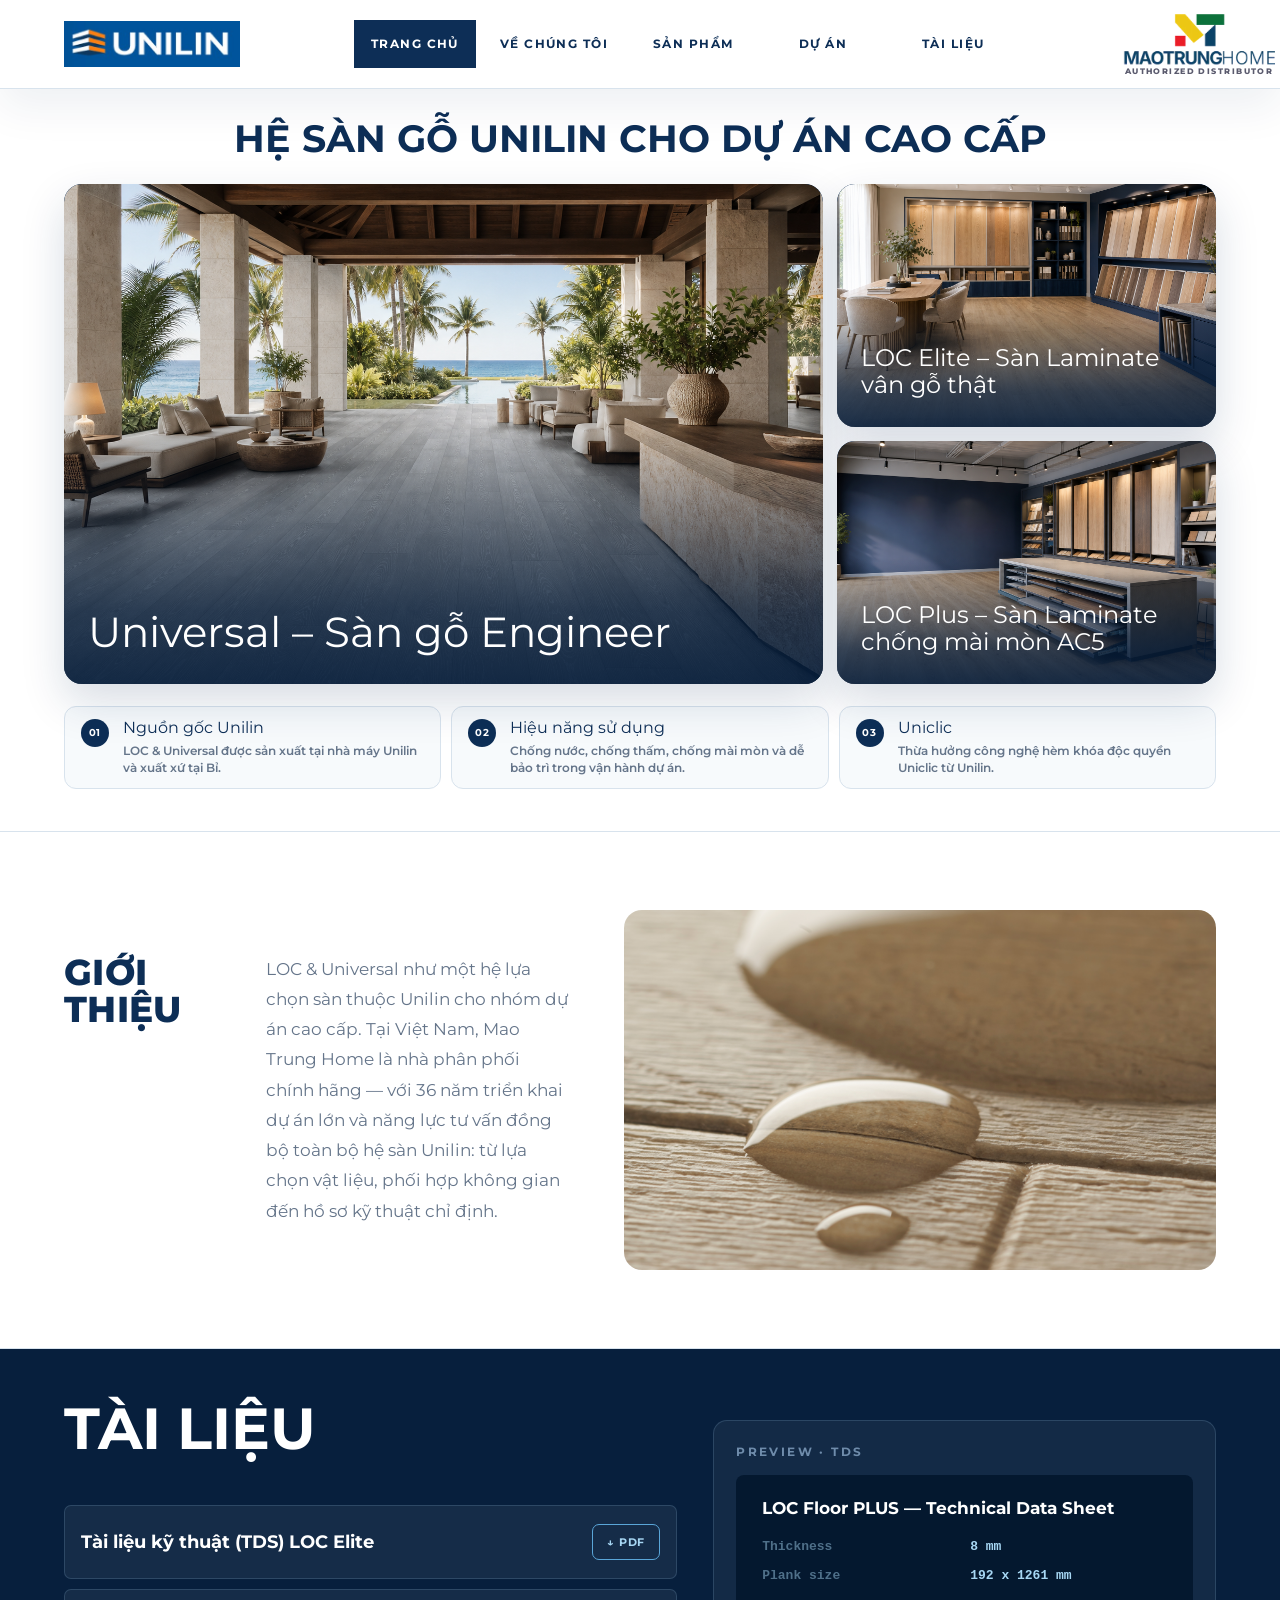
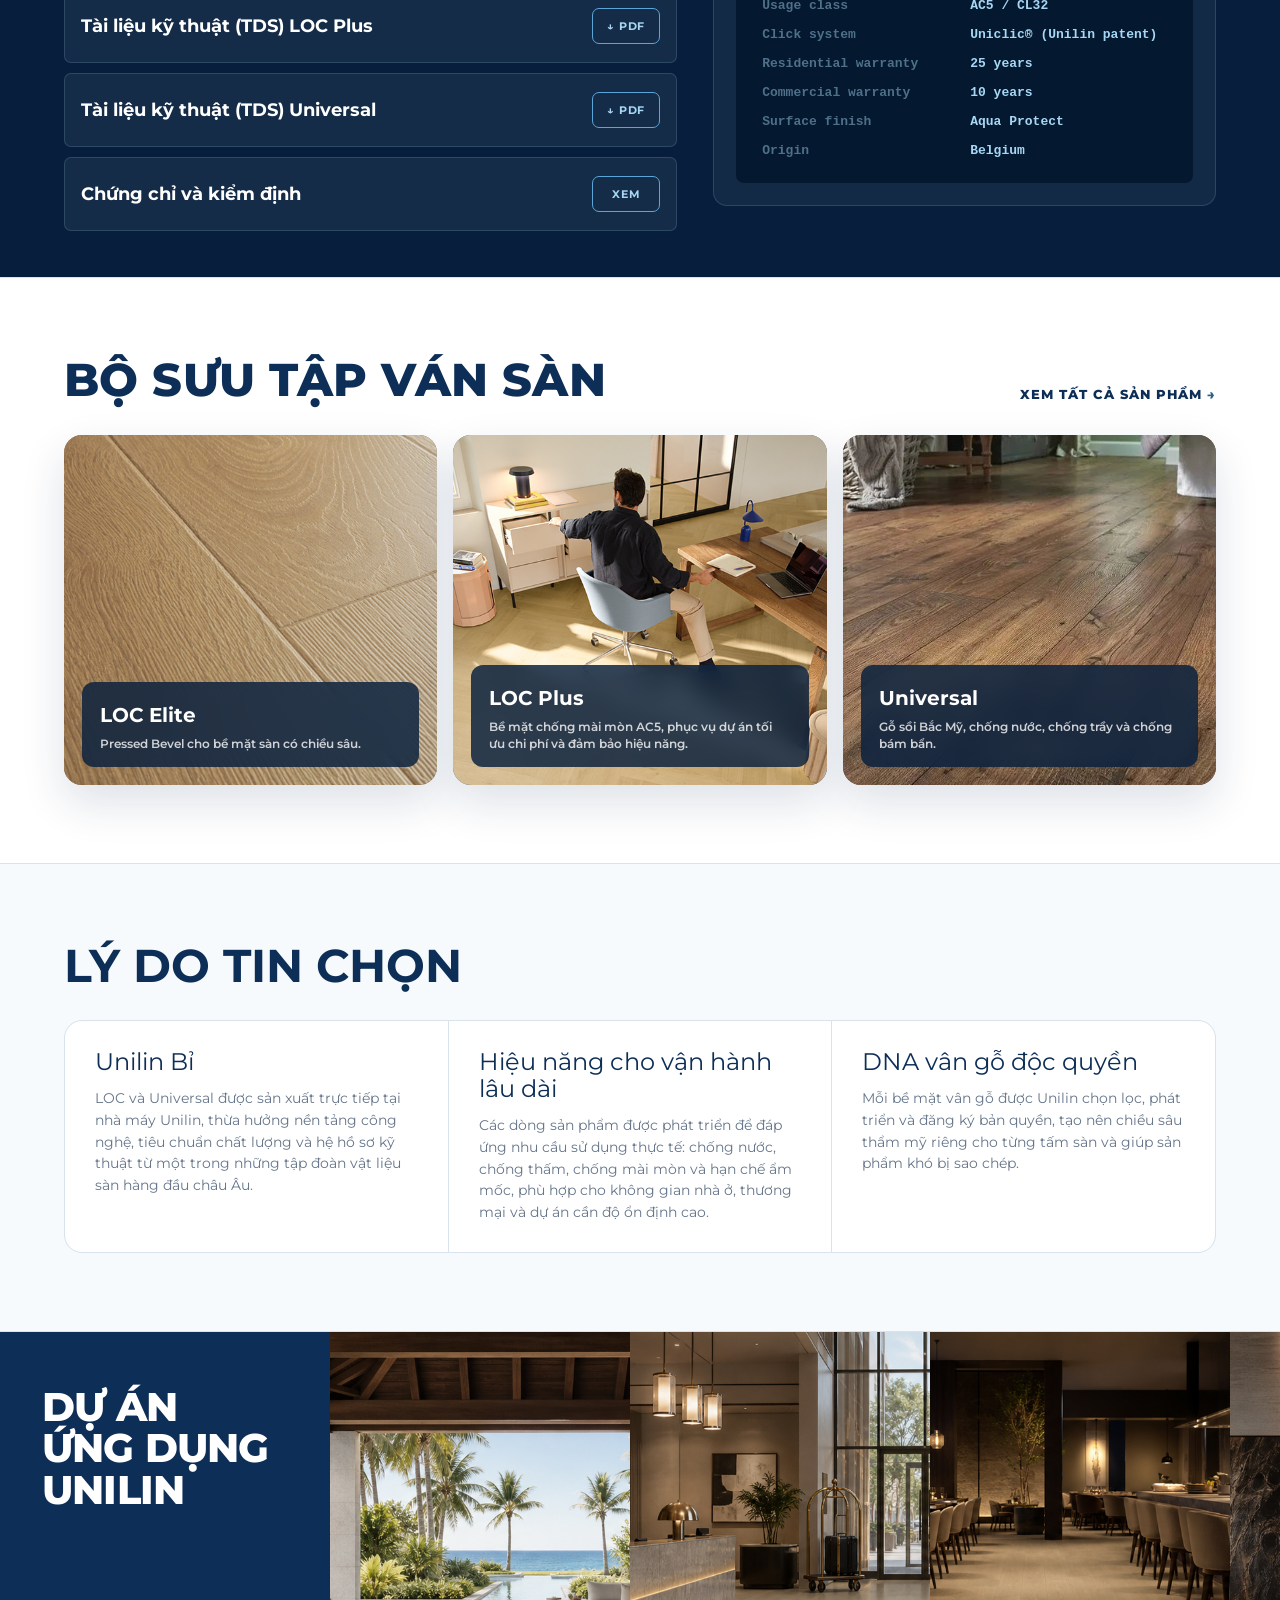
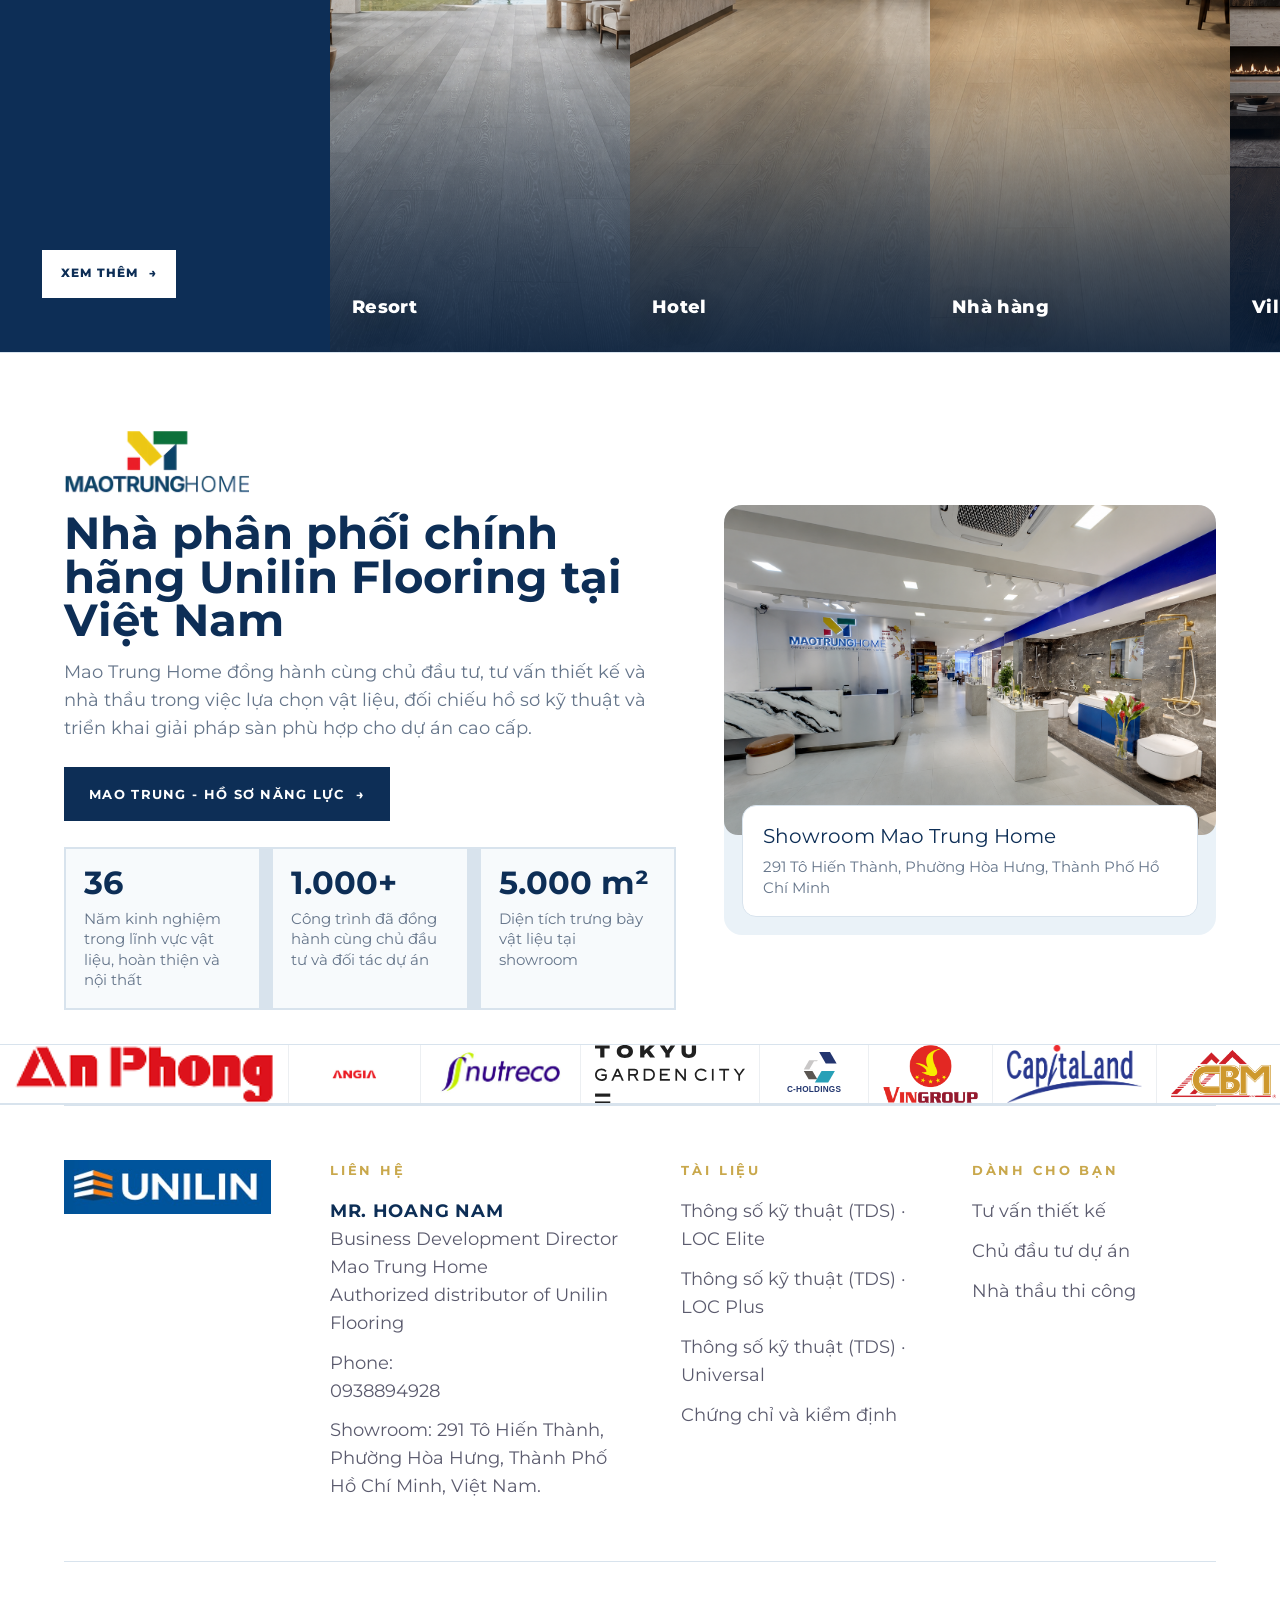
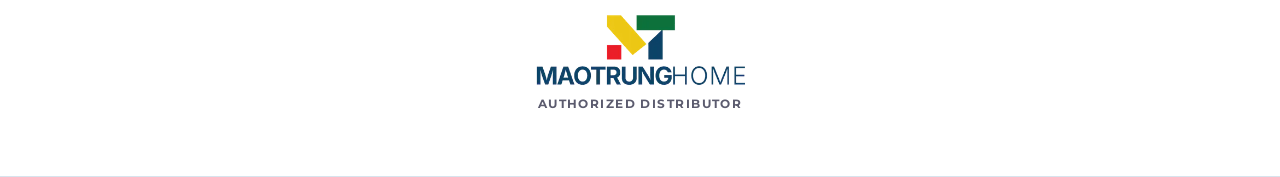
==== commit 5fa0cdce: "Use stable Universal image paths" ====
--- a/index.html
+++ b/index.html
@@ -27,7 +27,7 @@
       </div>
       <div class="lu-hero-grid">
         <article class="lu-hero-card lu-hero-card-main">
-          <img src="assets 02_universal/phoi-canh-thuc-te/ash-veil_resort.png" alt="Universal Floor Ash Veil trong không gian nội thất">
+          <img src="assets-02-universal/phoi-canh-thuc-te/ash-veil_resort.png" alt="Universal Floor Ash Veil trong không gian nội thất">
           <div>
             <h2>Universal – Sàn gỗ Engineer</h2>
           </div>
@@ -155,12 +155,12 @@
       </aside>
       <div class="lu-project-carousel-shell">
         <div class="lu-project-carousel-track">
-          <a class="lu-project-slide" href="LOC_projects.html"><img src="assets 02_universal/phoi-canh-thuc-te/ash-veil_resort.png" alt="Dự án resort sử dụng hệ sàn Unilin" loading="lazy"><span>Resort</span></a>
-          <a class="lu-project-slide" href="LOC_projects.html"><img src="assets 02_universal/phoi-canh-thuc-te/drift-sand_hotel.png" alt="Dự án hotel sử dụng hệ sàn Unilin" loading="lazy"><span>Hotel</span></a>
-          <a class="lu-project-slide" href="LOC_projects.html"><img src="assets 02_universal/phoi-canh-thuc-te/echo-white_nha-hang.png" alt="Không gian nhà hàng sử dụng hệ sàn Unilin" loading="lazy"><span>Nhà hàng</span></a>
-          <a class="lu-project-slide" href="LOC_projects.html"><img src="assets 02_universal/phoi-canh-thuc-te/midnight-noa_villa.png" alt="Villa nghỉ dưỡng sử dụng hệ sàn Unilin" loading="lazy"><span>Villa nghỉ dưỡng</span></a>
-          <a class="lu-project-slide" href="LOC_projects.html"><img src="assets 02_universal/phoi-canh-thuc-te/light-natural_biet-thu-cao-cap.png" alt="Nhà ở cao cấp sử dụng hệ sàn Unilin" loading="lazy"><span>Nhà ở cao cấp</span></a>
-          <a class="lu-project-slide" href="LOC_projects.html"><img src="assets 02_universal/phoi-canh-thuc-te/sietch-brown_van-phong-boardroom.png" alt="Văn phòng sử dụng hệ sàn Unilin" loading="lazy"><span>Văn phòng</span></a>
+          <a class="lu-project-slide" href="LOC_projects.html"><img src="assets-02-universal/phoi-canh-thuc-te/ash-veil_resort.png" alt="Dự án resort sử dụng hệ sàn Unilin" loading="lazy"><span>Resort</span></a>
+          <a class="lu-project-slide" href="LOC_projects.html"><img src="assets-02-universal/phoi-canh-thuc-te/drift-sand_hotel.png" alt="Dự án hotel sử dụng hệ sàn Unilin" loading="lazy"><span>Hotel</span></a>
+          <a class="lu-project-slide" href="LOC_projects.html"><img src="assets-02-universal/phoi-canh-thuc-te/echo-white_nha-hang.png" alt="Không gian nhà hàng sử dụng hệ sàn Unilin" loading="lazy"><span>Nhà hàng</span></a>
+          <a class="lu-project-slide" href="LOC_projects.html"><img src="assets-02-universal/phoi-canh-thuc-te/midnight-noa_villa.png" alt="Villa nghỉ dưỡng sử dụng hệ sàn Unilin" loading="lazy"><span>Villa nghỉ dưỡng</span></a>
+          <a class="lu-project-slide" href="LOC_projects.html"><img src="assets-02-universal/phoi-canh-thuc-te/light-natural_biet-thu-cao-cap.png" alt="Nhà ở cao cấp sử dụng hệ sàn Unilin" loading="lazy"><span>Nhà ở cao cấp</span></a>
+          <a class="lu-project-slide" href="LOC_projects.html"><img src="assets-02-universal/phoi-canh-thuc-te/sietch-brown_van-phong-boardroom.png" alt="Văn phòng sử dụng hệ sàn Unilin" loading="lazy"><span>Văn phòng</span></a>
           <a class="lu-project-slide" href="LOC_projects.html"><img src="assets/product-scenes-corrected/24-plus-LPV00611AP.png" alt="Phòng khách căn hộ sử dụng hệ sàn Unilin" loading="lazy"><span>Phòng khách căn hộ</span></a>
         </div>
       </div>
--- a/loc-site.css
+++ b/loc-site.css
@@ -244,7 +244,7 @@
 .lu-product-card:after{content:'';position:absolute;inset:0;background-size:cover;background-position:center;opacity:.38;mix-blend-mode:multiply}
 .lu-line-elite:after{background-image:url('assets/product-scenes-corrected/03-elite-LFE00463.png')}
 .lu-line-plus:after{background-image:url('assets/product-scenes-corrected/18-plus-LPV00555AP.png')}
-.lu-line-universal:after{background-image:url('assets_Universal/universal_summit_sietch-brown_scene.png')}
+.lu-line-universal:after{background-image:url('assets-02-universal/phoi-canh-thuc-te/sietch-brown_van-phong-boardroom.png')}
 .lu-line-elite{background:#ad815f}.lu-line-plus{background:#50656c}.lu-line-universal{background:#c19566}
 .lu-product-card div{position:absolute;left:28px;right:28px;bottom:26px;z-index:1;padding:0}
 .lu-product-card small{display:inline-flex;margin-bottom:20px;padding:7px 14px;border-radius:999px;background:#1d9e75;color:#fff;font-family:Arial,Helvetica,sans-serif;font-size:13px;font-weight:800;letter-spacing:.08em}
@@ -364,7 +364,7 @@
 .lu-line-elite{background:#8a7858}.lu-line-plus{background:#4c6a83}.lu-line-universal{background:#7b5c45}
 .lu-line-elite:after{background-image:url('assets/product-scenes-corrected/03-elite-LFE00463.png')}
 .lu-line-plus:after{background-image:url('assets/product-scenes-corrected/18-plus-LPV00555AP.png')}
-.lu-line-universal:after{background-image:url('assets_Universal/universal_summit_sietch-brown_scene.png')}
+.lu-line-universal:after{background-image:url('assets-02-universal/phoi-canh-thuc-te/sietch-brown_van-phong-boardroom.png')}
 .lu-product-card div{position:absolute;left:24px;right:24px;bottom:24px;z-index:1;padding:0}
 .lu-product-card small{display:inline-flex;margin-bottom:18px;padding:7px 13px;border-radius:999px;background:var(--blue);color:#fff;font-size:11px;font-weight:800;letter-spacing:.1em}
 .lu-product-card h3{margin:8px 0 10px;color:#fff;font-family:Georgia,'Times New Roman',serif;font-size:25px;line-height:1.14;font-weight:400}
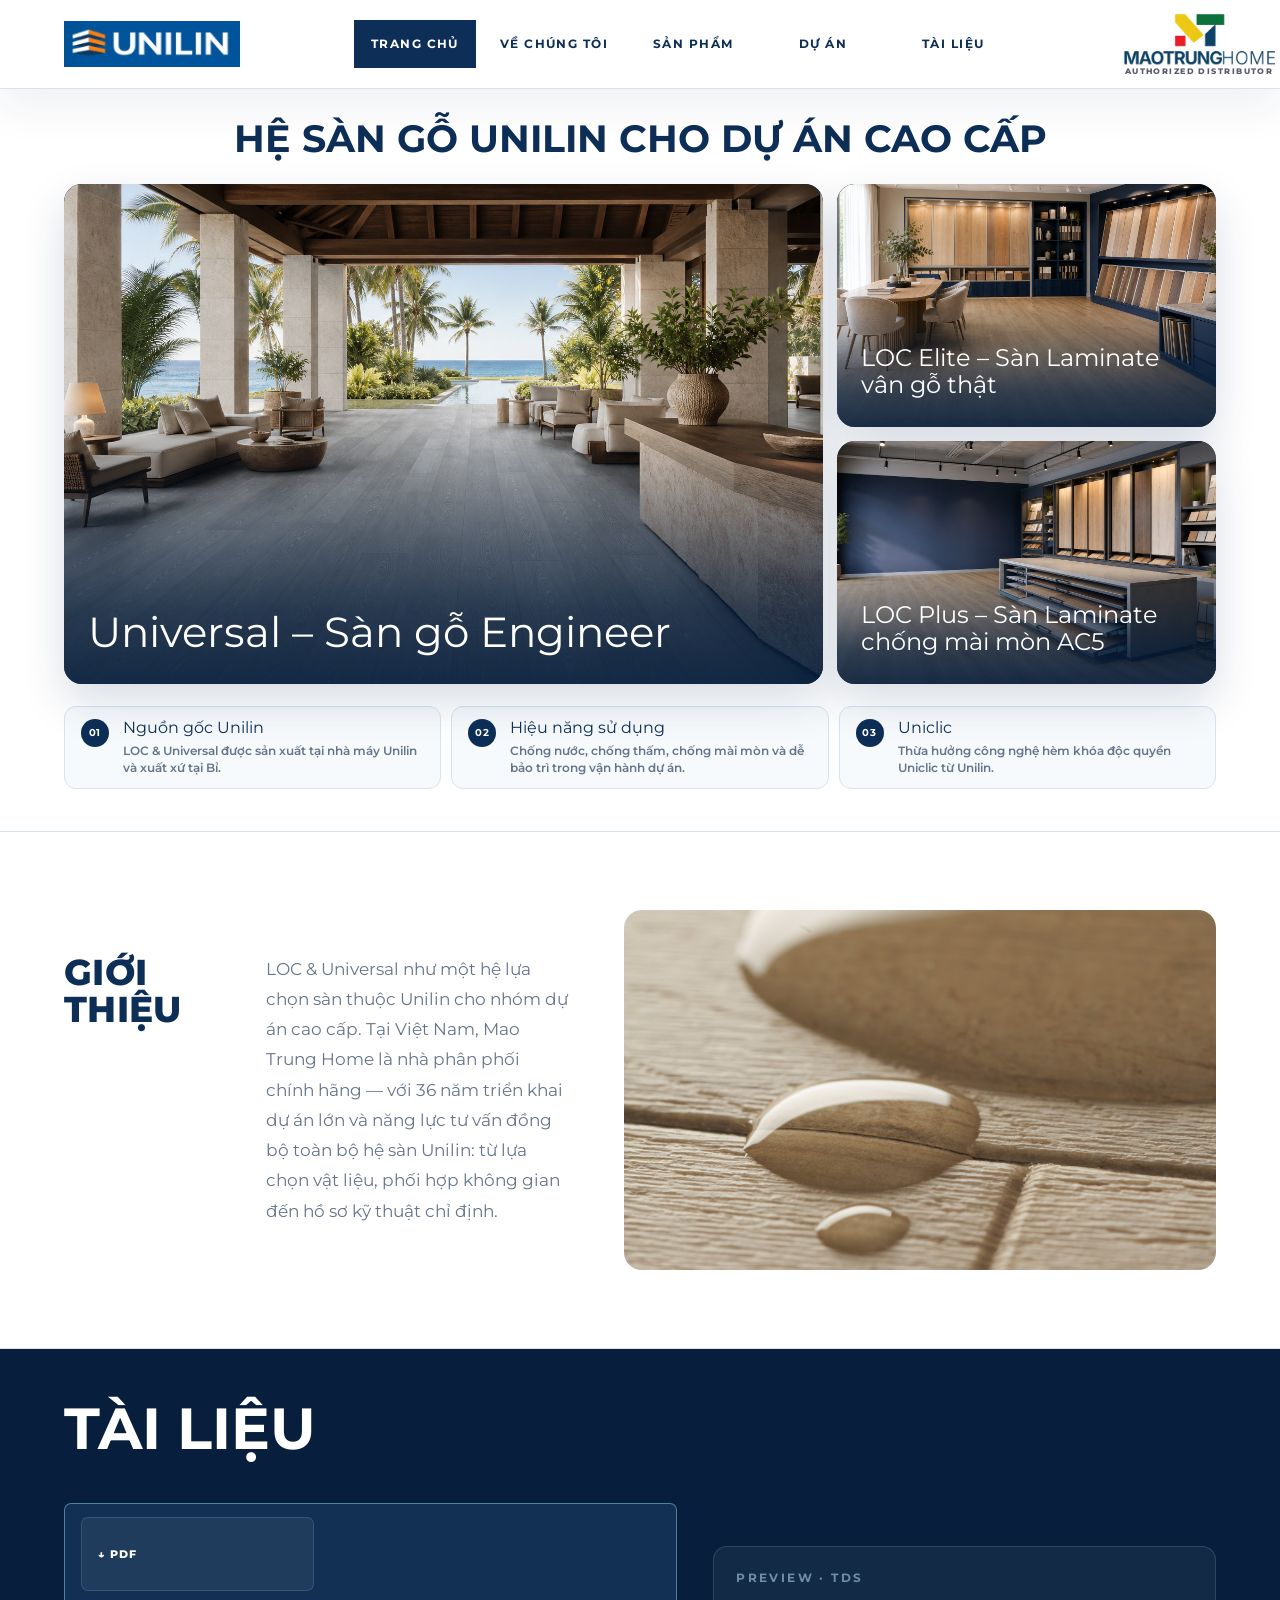
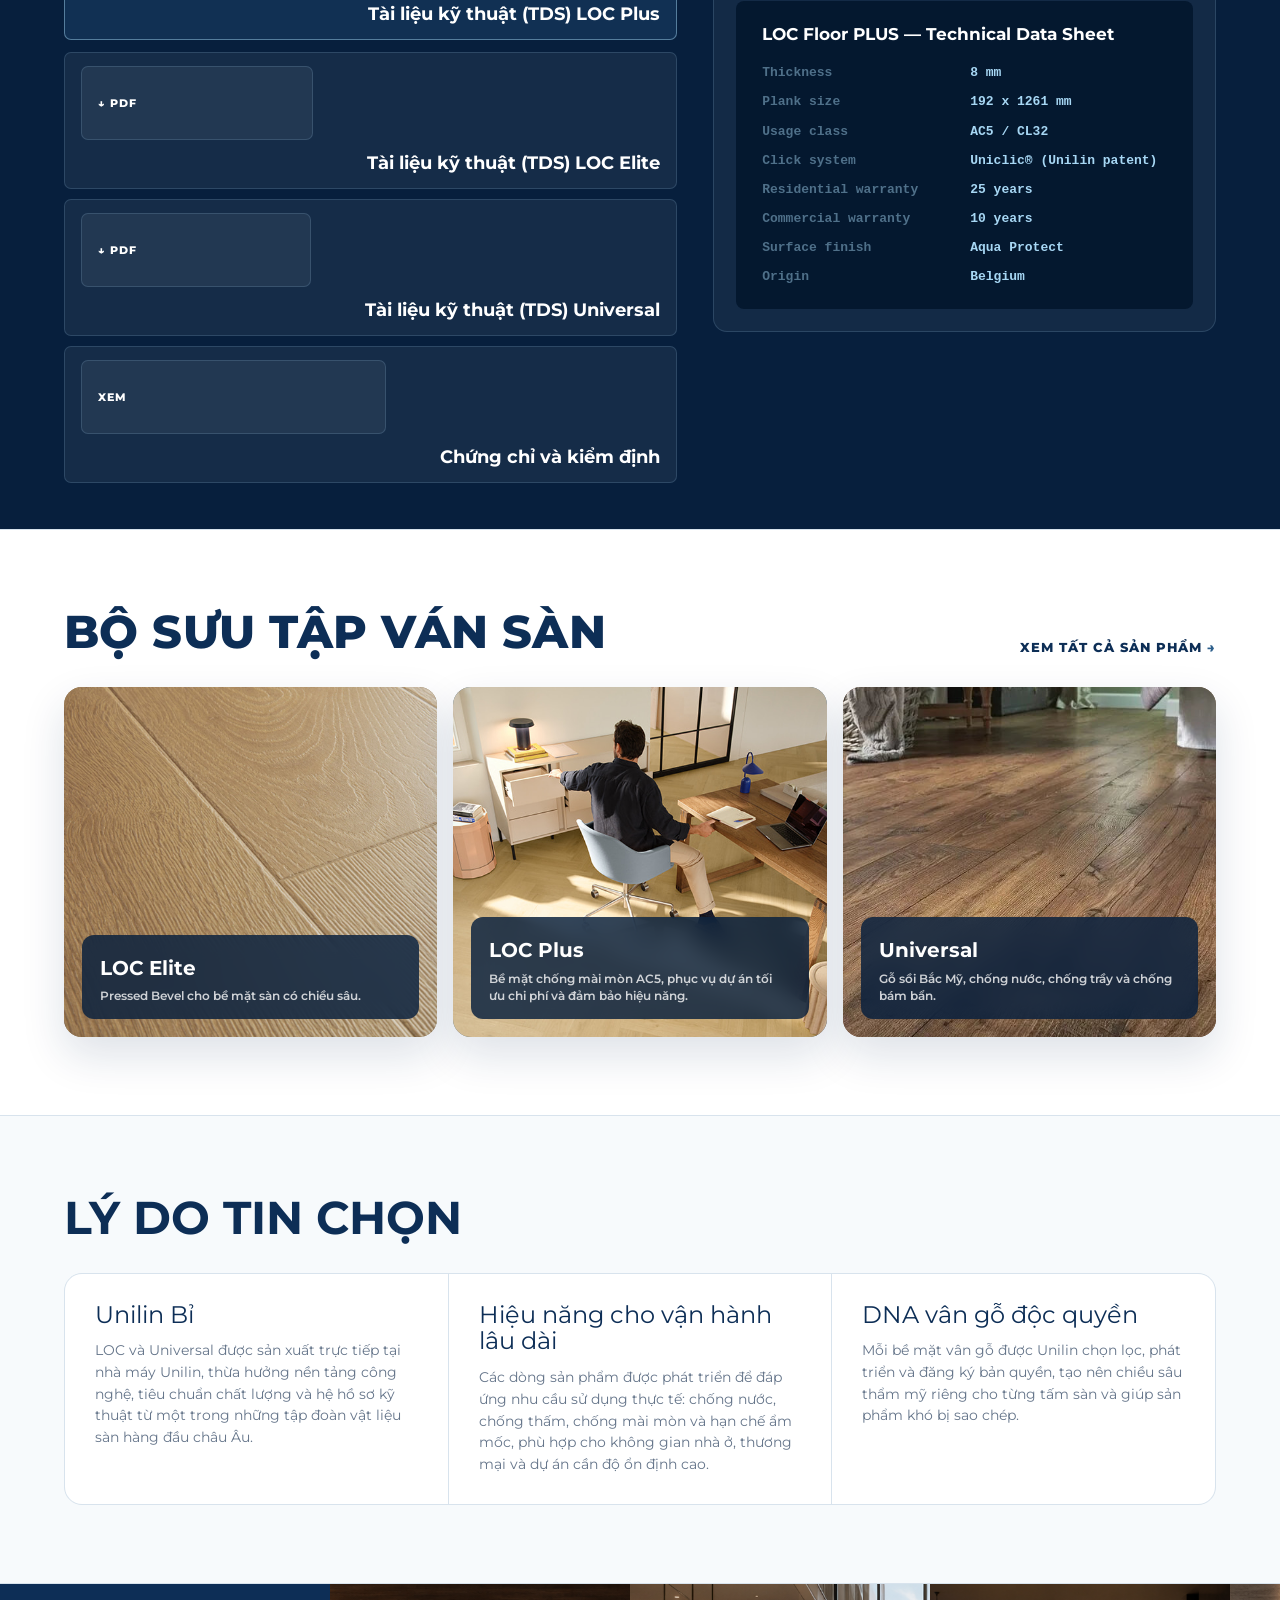
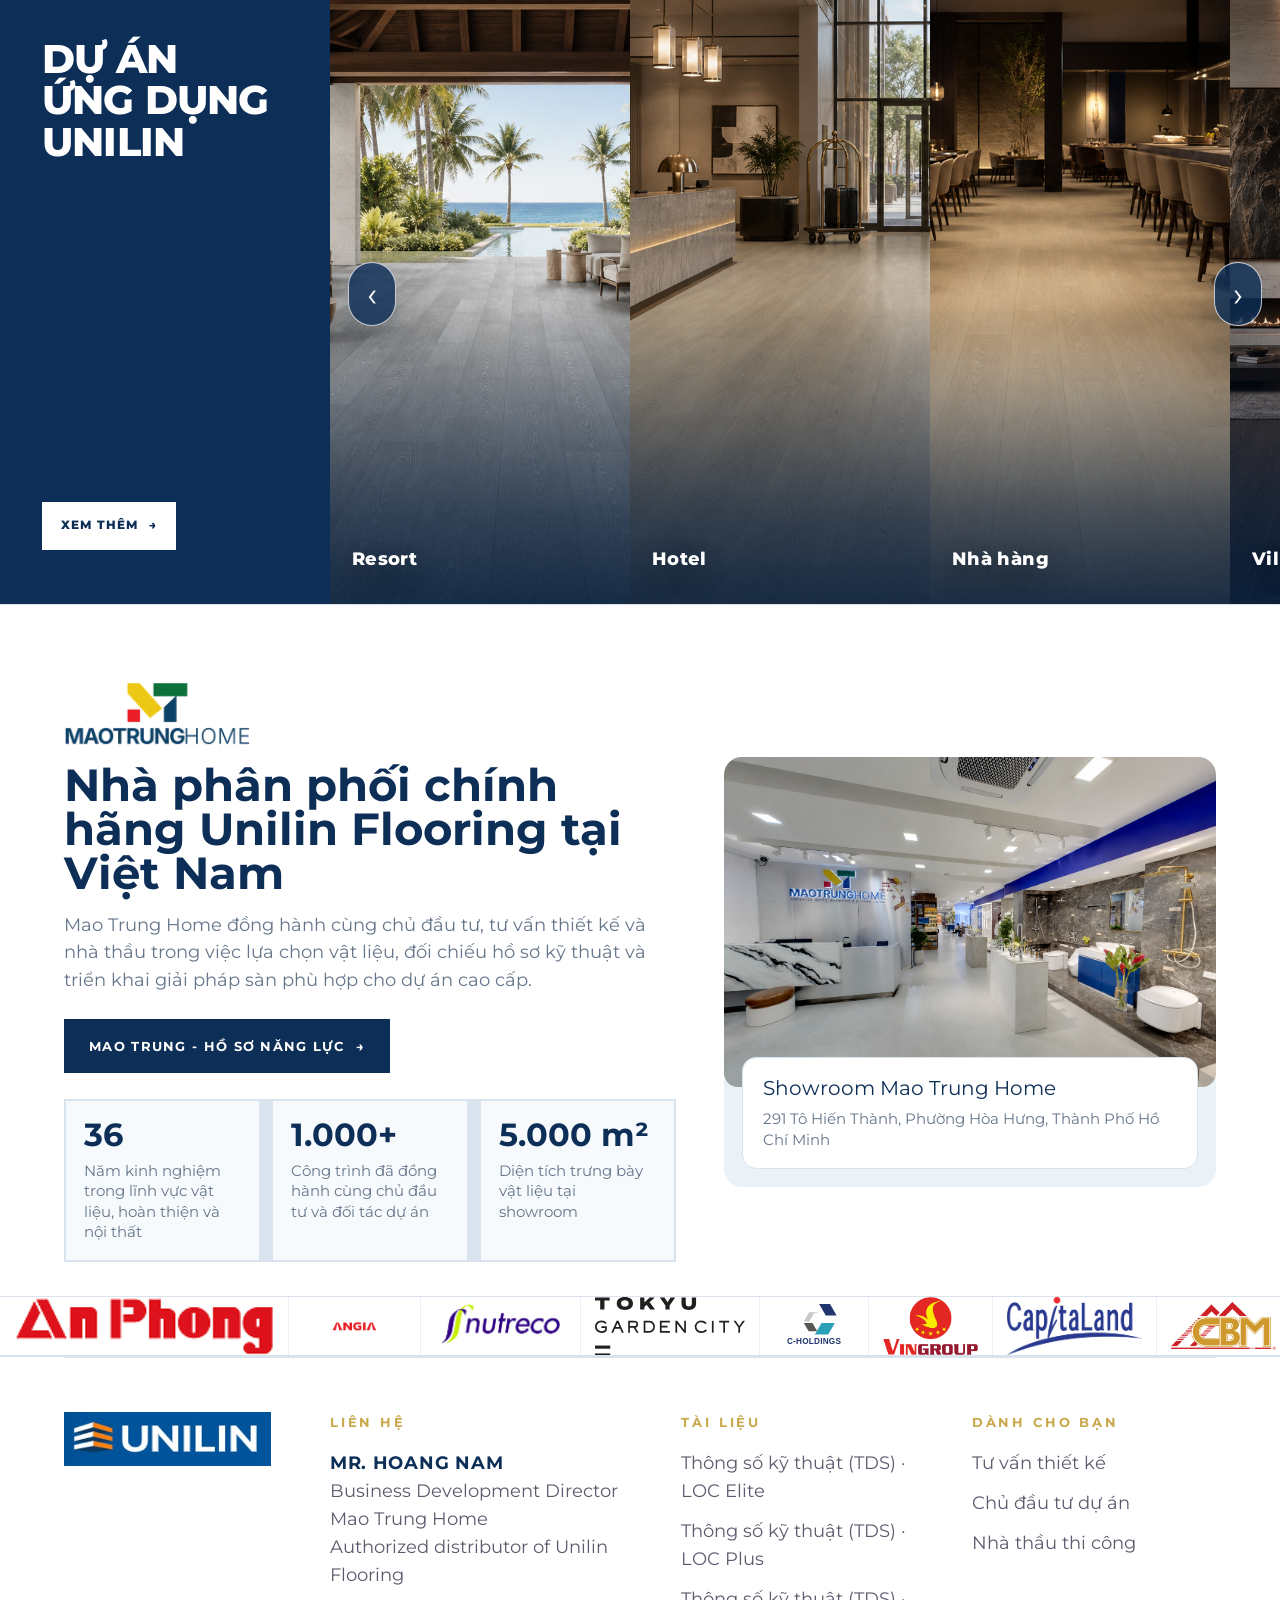
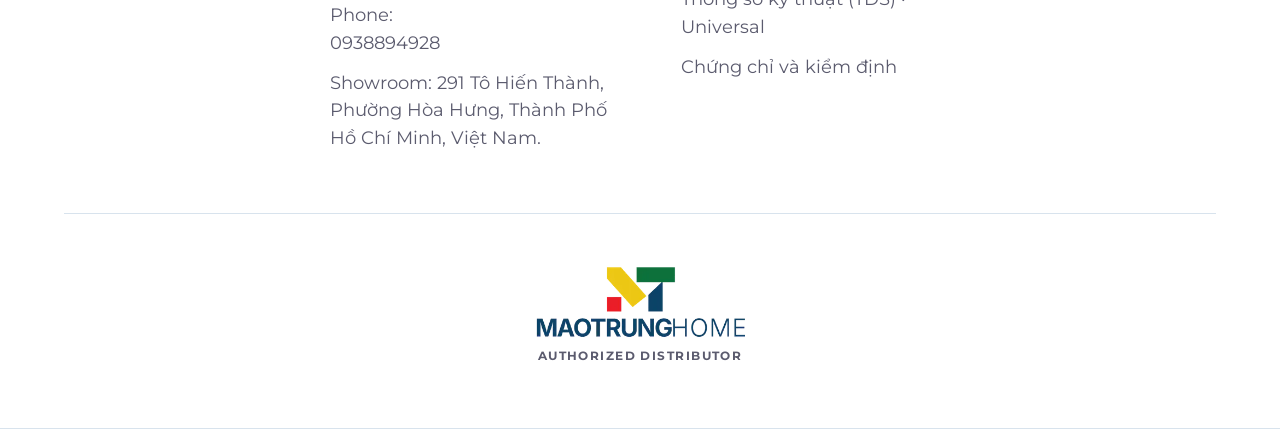
==== commit 44a98931: "Deploy LOC CDX desktop and mobile website" ====
--- a/index.html
+++ b/index.html
@@ -4,11 +4,11 @@
 <meta charset="UTF-8">
 <meta name="viewport" content="width=device-width, initial-scale=1">
 <title>LOC & Universal Floor — Trang chủ</title>
-<link rel="icon" type="image/png" href="assets/unilin-logo-blue.jpg">
+<link rel="icon" type="image/png" href="assets/unilin-favicon.png">
 <link rel="preconnect" href="https://fonts.googleapis.com">
 <link rel="preconnect" href="https://fonts.gstatic.com" crossorigin>
 <link href="https://fonts.googleapis.com/css2?family=Montserrat:wght@400;500;600;700;800&display=swap" rel="stylesheet">
-<link rel="stylesheet" href="loc-site.css">
+<link rel="stylesheet" href="loc-site.css?v=20260718-projectarrows">
 </head>
 <body class="lu-home">
 <a class="skip" href="#main">Đi đến nội dung</a>
@@ -70,10 +70,10 @@
       <div class="lu-doc-copy">
         <h2 id="docs-title">TÀI LIỆU</h2>
         <div class="lu-doc-list" aria-label="Tài liệu tải nhanh">
-          <a href="assets/loc-certificates/tds-loc-floor-elite.pdf" target="_blank" rel="noopener" data-tds-preview="elite"><strong>Tài liệu kỹ thuật (TDS) LOC Elite</strong><b>↓ PDF</b></a>
-          <a href="assets/loc-certificates/tds-loc-floor-plus.pdf" target="_blank" rel="noopener" data-tds-preview="plus"><strong>Tài liệu kỹ thuật (TDS) LOC Plus</strong><b>↓ PDF</b></a>
-          <a href="assets/loc-certificates/universal-tds-ewf-ewo-noa-2200x165-en.pdf" target="_blank" rel="noopener" data-tds-preview="universal"><strong>Tài liệu kỹ thuật (TDS) Universal</strong><b>↓ PDF</b></a>
-          <a href="LOC_documents.html?type=Certificate" data-tds-preview="certificate"><strong>Chứng chỉ và kiểm định</strong><b>Xem</b></a>
+          <div class="lu-doc-item active" role="button" tabindex="0" data-tds-preview="plus"><strong>Tài liệu kỹ thuật (TDS) LOC Plus</strong><a class="lu-doc-pdf" href="assets/loc-certificates/tds-loc-floor-plus.pdf" target="_blank" rel="noopener">↓ PDF</a></div>
+          <div class="lu-doc-item" role="button" tabindex="0" data-tds-preview="elite"><strong>Tài liệu kỹ thuật (TDS) LOC Elite</strong><a class="lu-doc-pdf" href="assets/loc-certificates/tds-loc-floor-elite.pdf" target="_blank" rel="noopener">↓ PDF</a></div>
+          <div class="lu-doc-item" role="button" tabindex="0" data-tds-preview="universal"><strong>Tài liệu kỹ thuật (TDS) Universal</strong><a class="lu-doc-pdf" href="assets/loc-certificates/universal-tds-ewf-ewo-noa-2200x165-en.pdf" target="_blank" rel="noopener">↓ PDF</a></div>
+          <div class="lu-doc-item" role="button" tabindex="0" data-tds-preview="certificate"><strong>Chứng chỉ và kiểm định</strong><a class="lu-doc-pdf" href="LOC_documents.html?type=Certificate">Xem</a></div>
         </div>
       </div>
       <div class="lu-tds-preview" aria-label="Preview TDS">
@@ -283,6 +283,6 @@
   </section>
 </main>
 <div class="contact-modal" id="contactModal" role="dialog" aria-modal="true" aria-labelledby="contactTitle"><div class="contact-box"><button class="contact-close" type="button" data-contact-close>×</button><h3 id="contactTitle">Nhận tư vấn dự án</h3><form class="contact-form"><label>Tên<input required></label><label>Số điện thoại<input type="tel" inputmode="numeric" required></label><label>Email<input type="email"></label><label>Mô tả dự án & thông tin cần tư vấn<textarea required></textarea></label><button class="btn" type="submit">Gửi yêu cầu →</button><p class="contact-note"></p></form></div></div>
-<script src="loc-site.js"></script>
+<script src="loc-site.js?v=20260718-projectarrows"></script>
 </body>
 </html>
--- a/loc-site.css
+++ b/loc-site.css
@@ -14,6 +14,28 @@
   --gutter:64px;
   --sans:Arial, Helvetica, sans-serif;
 }
+
+/* Project carousel arrows */
+.lu-project-carousel-shell{position:relative}
+.lu-project-arrow{
+  position:absolute;
+  top:50%;
+  z-index:8;
+  width:48px;
+  height:64px;
+  display:grid;
+  place-items:center;
+  transform:translateY(-50%);
+  border:1px solid rgba(255,255,255,.72);
+  border-radius:999px;
+  background:rgba(13,46,86,.82);
+  color:#fff;
+  box-shadow:0 16px 36px rgba(7,31,61,.22);
+  font-size:34px;
+  line-height:1;
+}
+.lu-project-arrow-prev{left:18px}
+.lu-project-arrow-next{right:18px}
 
 *{box-sizing:border-box}
 html,body{margin:0;padding:0;scroll-behavior:smooth}
@@ -333,6 +355,11 @@
 .lu-doc-list{display:grid;gap:14px}
 .lu-doc-list a{display:grid;grid-template-columns:auto minmax(0,1fr) auto;grid-template-areas:"icon title btn" "icon desc btn";gap:6px 18px;align-items:center;min-height:86px;padding:20px 22px;border:1px solid rgba(167,215,244,.16);border-radius:8px;background:rgba(255,255,255,.06);color:#fff;transition:.22s}
 .lu-doc-list a:hover{background:rgba(45,95,140,.28);border-color:rgba(167,215,244,.46);transform:translateY(-2px)}
+.lu-doc-item{display:grid;grid-template-columns:minmax(0,1fr) auto;gap:12px 18px;align-items:center;min-height:86px;padding:20px 22px;border:1px solid rgba(167,215,244,.16);border-radius:8px;background:rgba(255,255,255,.06);color:#fff;transition:.22s;cursor:pointer}
+.lu-doc-item:hover,.lu-doc-item:focus,.lu-doc-item.active{background:rgba(45,95,140,.28);border-color:rgba(167,215,244,.46);transform:translateY(-2px);outline:0}
+.lu-doc-item strong{color:#fff;font-size:22px;line-height:1.15}
+.lu-doc-pdf{display:inline-flex;align-items:center;justify-content:center;min-width:78px;min-height:42px;border:1px solid #5aa6d8;border-radius:7px;color:#a7d7f4;font-size:12px;letter-spacing:.08em;text-transform:uppercase;font-weight:800}
+.lu-doc-pdf:hover{background:#5aa6d8;color:#04182f;transform:none}
 .lu-doc-list span{grid-area:icon;font-size:25px}
 .lu-doc-list strong{grid-area:title;color:#fff;font-size:22px;line-height:1.15}
 .lu-doc-list small{grid-area:desc;color:rgba(167,215,244,.64);font-size:14px;font-weight:700;line-height:1.45}
@@ -450,10 +477,11 @@
 .lu-doc-copy>p:not(.kicker):not(.lu-doc-note){margin:18px 0 22px;font-size:16px;line-height:1.55}
 .lu-doc-list{gap:10px}
 .lu-doc-list a{min-height:68px;padding:13px 16px;border-radius:7px}
+.lu-doc-item{min-height:68px;padding:13px 16px;border-radius:7px}
 .lu-doc-list span{font-size:20px}
-.lu-doc-list strong{font-size:18px}
+.lu-doc-list strong,.lu-doc-item strong{font-size:18px}
 .lu-doc-list small{font-size:12px;line-height:1.35}
-.lu-doc-list b{min-width:68px;min-height:36px;font-size:11px}
+.lu-doc-list b,.lu-doc-pdf{min-width:68px;min-height:36px;font-size:11px}
 .lu-doc-note{margin-top:18px;font-size:13px}
 .lu-tds-preview{padding:22px;border-radius:14px}
 .lu-tds-preview .kicker{margin-bottom:14px}
@@ -1073,3 +1101,59 @@
   }
   .universal-tech-grid .technology-card.active{background:#fff!important}
 }
+
+/* Emergency mobile layout stabilization - 18.07.2026 */
+@media(max-width:900px){
+  html,body{width:100%!important;max-width:100%!important;overflow-x:hidden!important}
+  body{font-size:15px!important;background:#fff!important}
+  figure{margin:0!important}
+  img,video{max-width:100%!important;height:auto}
+  .page{width:100%!important;max-width:none!important;padding-left:18px!important;padding-right:18px!important}
+  .header{position:sticky!important;top:0!important;z-index:500!important;background:rgba(255,255,255,.98)!important;border-bottom:1px solid var(--line)!important;box-shadow:0 10px 28px rgba(13,46,86,.08)!important}
+  .header-inner{min-height:68px!important;height:auto!important;display:grid!important;grid-template-columns:minmax(0,1fr) 44px!important;align-items:center!important;gap:12px!important;padding:9px 16px!important}
+  .logo-wrap{display:flex!important;align-items:center!important;min-width:0!important}
+  .loc-logo,.unilin-mark{width:118px!important;max-width:42vw!important;height:auto!important;object-fit:contain!important;border-radius:0!important}
+  .header-actions,.brand-by{display:none!important}
+  .mobile-menu-toggle,.menu{width:44px!important;height:44px!important;border:1px solid rgba(13,46,86,.18)!important;background:#fff!important;display:grid!important;place-content:center!important;gap:5px!important}
+  .mobile-menu-toggle span,.menu span{width:20px!important;height:2px!important;background:var(--navy)!important;display:block!important}
+  .nav{position:fixed!important;top:74px!important;left:14px!important;right:14px!important;width:auto!important;display:grid!important;grid-template-columns:1fr!important;gap:0!important;padding:8px!important;margin:0!important;background:#fff!important;border:1px solid var(--line)!important;box-shadow:0 18px 44px rgba(13,46,86,.12)!important;transform:translateY(-12px)!important;opacity:0!important;visibility:hidden!important;pointer-events:none!important;z-index:510!important}
+  .nav.open{transform:translateY(0)!important;opacity:1!important;visibility:visible!important;pointer-events:auto!important}
+  .nav a{display:block!important;width:100%!important;padding:15px 14px!important;border:0!important;border-bottom:1px solid var(--line)!important;background:#fff!important;color:var(--navy)!important;text-align:left!important;font-size:12px!important;line-height:1.2!important;letter-spacing:.1em!important}
+  .nav a:last-child{border-bottom:0!important}
+  .nav a.active{background:#f6f9fb!important;color:var(--gold)!important}
+  main,section{width:100%!important;max-width:100%!important;overflow:hidden!important}
+  .section,.home-intro,.home-docs,.home-project-feature,.series-feature,.about-intro,.about-feature,.catalog-intro,.projects-library,.document-section,.environment-section,.technology-section,.lu-about,.lu-doc-access,.lu-products,.lu-reasons,.lu-mao-home,.about-why-lu,.about-maotrung-distributor{padding-top:42px!important;padding-bottom:42px!important}
+  .display,.section-title,.lu-hero h1,.page-hero h1{font-size:33px!important;line-height:1.08!important;letter-spacing:0!important;overflow-wrap:break-word!important}
+  .page-hero{padding-top:38px!important;padding-bottom:30px!important}
+  .page-hero-copy,.intro,.lu-section-head,.lu-products-intro,.toolbar,.document-results-head,.lu-hero-grid,.lu-hero-side,.lu-usp-row,.lu-about .page,.lu-about-copy,.lu-doc-access .page,.lu-product-grid,.lu-reason-grid,.lu-project-carousel-wrap,.lu-mao-home-grid,.home-intro-grid,.home-project-card,.series-feature-grid,.about-grid,.about-grid-reverse,.about-why-row,.about-why-row-reverse,.about-maotrung-feature,.about-maotrung-feature-reverse,.environment-layout,.environment-cards,.evidence-grid,.unilin-panel,.catalog-layout,.document-layout,.technology-head,.technology-showcase{display:grid!important;grid-template-columns:1fr!important;gap:16px!important;width:100%!important;min-width:0!important;min-height:0!important}
+  .catalog-layout>*,.document-layout>*,.product-grid>*,.projects-grid>*,.finder-grid>*,.document-grid>*,.lu-hero-grid>*,.lu-about .page>*,.lu-doc-access .page>*,.technology-showcase>*{min-width:0!important;max-width:100%!important}
+  .lu-hero-card,.feature-card{min-height:235px!important;border-radius:14px!important;overflow:hidden!important}
+  .lu-hero-card-main{min-height:310px!important}
+  .lu-hero-card img,.feature-card img{width:100%!important;height:100%!important;object-fit:cover!important}
+  .lu-hero-card div,.feature-card div{left:16px!important;right:16px!important;bottom:16px!important}
+  .lu-hero-card h2{font-size:23px!important;line-height:1.12!important}
+  .lu-hero-card p{display:none!important}
+  .lu-about-image,.home-intro-media,.about-image,.about-why-row figure,.about-maotrung-feature figure,.home-project-card img,.series-feature-card img{width:100%!important;height:250px!important;min-height:250px!important;border-radius:14px!important;overflow:hidden!important;object-fit:cover!important}
+  .technology-visual{position:relative!important;top:auto!important;min-height:0!important;width:100%!important;border:0!important}
+  .technology-visual img,.technology-visual video{width:100%!important;height:260px!important;object-fit:cover!important;border:1px solid var(--line)!important}
+  .technology-grid,.loc-tech-grid,.universal-tech-grid,.product-grid,.projects-grid,.finder-grid,.document-grid,.quick-docs,.portal-grid,.tech-grid{display:grid!important;grid-template-columns:1fr!important;gap:16px!important;background:transparent!important;border:0!important}
+  .technology-card,.product-card,.project-card,.document-card,.finder-card,.portal,.quick-doc,.tech-card,.environment-card,.evidence,.about-why-copy,.about-maotrung-feature>div{width:100%!important;min-width:0!important;min-height:0!important;padding:18px!important;border:1px solid var(--line)!important;background:#fff!important}
+  .product-image{aspect-ratio:1/1!important}
+  .product-image img,.project-card img{width:100%!important;height:100%!important;object-fit:cover!important}
+  .project-card img{height:auto!important;aspect-ratio:1.15!important}
+  .filter-panel:not(.document-filter){position:relative!important;top:auto!important;width:100%!important;min-height:0!important;padding:16px!important;background:#fff!important;border:1px solid var(--line)!important}
+  .filter-options{display:grid!important;grid-template-columns:1fr!important;gap:10px!important;width:100%!important;max-width:100%!important;overflow:visible!important;margin:0!important;padding:0!important}
+  .filter-options button,.filter-panel a{width:100%!important;white-space:normal!important;text-align:left!important;padding:11px 13px!important;border:1px solid var(--line)!important;background:#fff!important}
+  .document-filter-toggle-row{display:block!important;padding-top:0!important;padding-bottom:16px!important}
+  .filter-rail{position:static!important;transform:none!important;writing-mode:horizontal-tb!important;width:100%!important;height:48px!important;display:flex!important;align-items:center!important;justify-content:space-between!important;padding:0 16px!important;border-radius:12px!important;background:var(--navy)!important;color:#fff!important}
+  .document-filter{position:relative!important;left:auto!important;top:auto!important;bottom:auto!important;width:100%!important;max-height:0!important;min-height:0!important;overflow:hidden!important;transform:none!important;box-shadow:none!important;padding:0 18px!important;border:0!important;background:#f6f7f6!important}
+  .document-filter.open{max-height:760px!important;overflow:auto!important;padding:54px 18px 20px!important;border:1px solid var(--line)!important}
+  .document-results{padding:0!important;border:0!important;background:transparent!important}
+  .doc-thumb.real,.doc-thumb{height:220px!important;padding:12px!important;background:#f5f6f6!important}
+  .doc-thumb.real img,.doc-thumb img{width:100%!important;height:100%!important;object-fit:contain!important;object-position:center top!important}
+  .lu-contact-section{padding:0!important;background:#fff!important}
+  .lu-footer-detailed{width:100%!important;max-width:none!important;padding:0 18px 32px!important;background:#fff!important;color:var(--navy)!important}
+  .lu-footer-detailed .foot-top,.foot-top{display:grid!important;grid-template-columns:1fr!important;gap:24px!important;padding:32px 0!important}
+  .lu-footer-detailed .rep-line strong{color:var(--navy)!important}
+  .mao-logo{width:190px!important;max-width:72vw!important}
+}
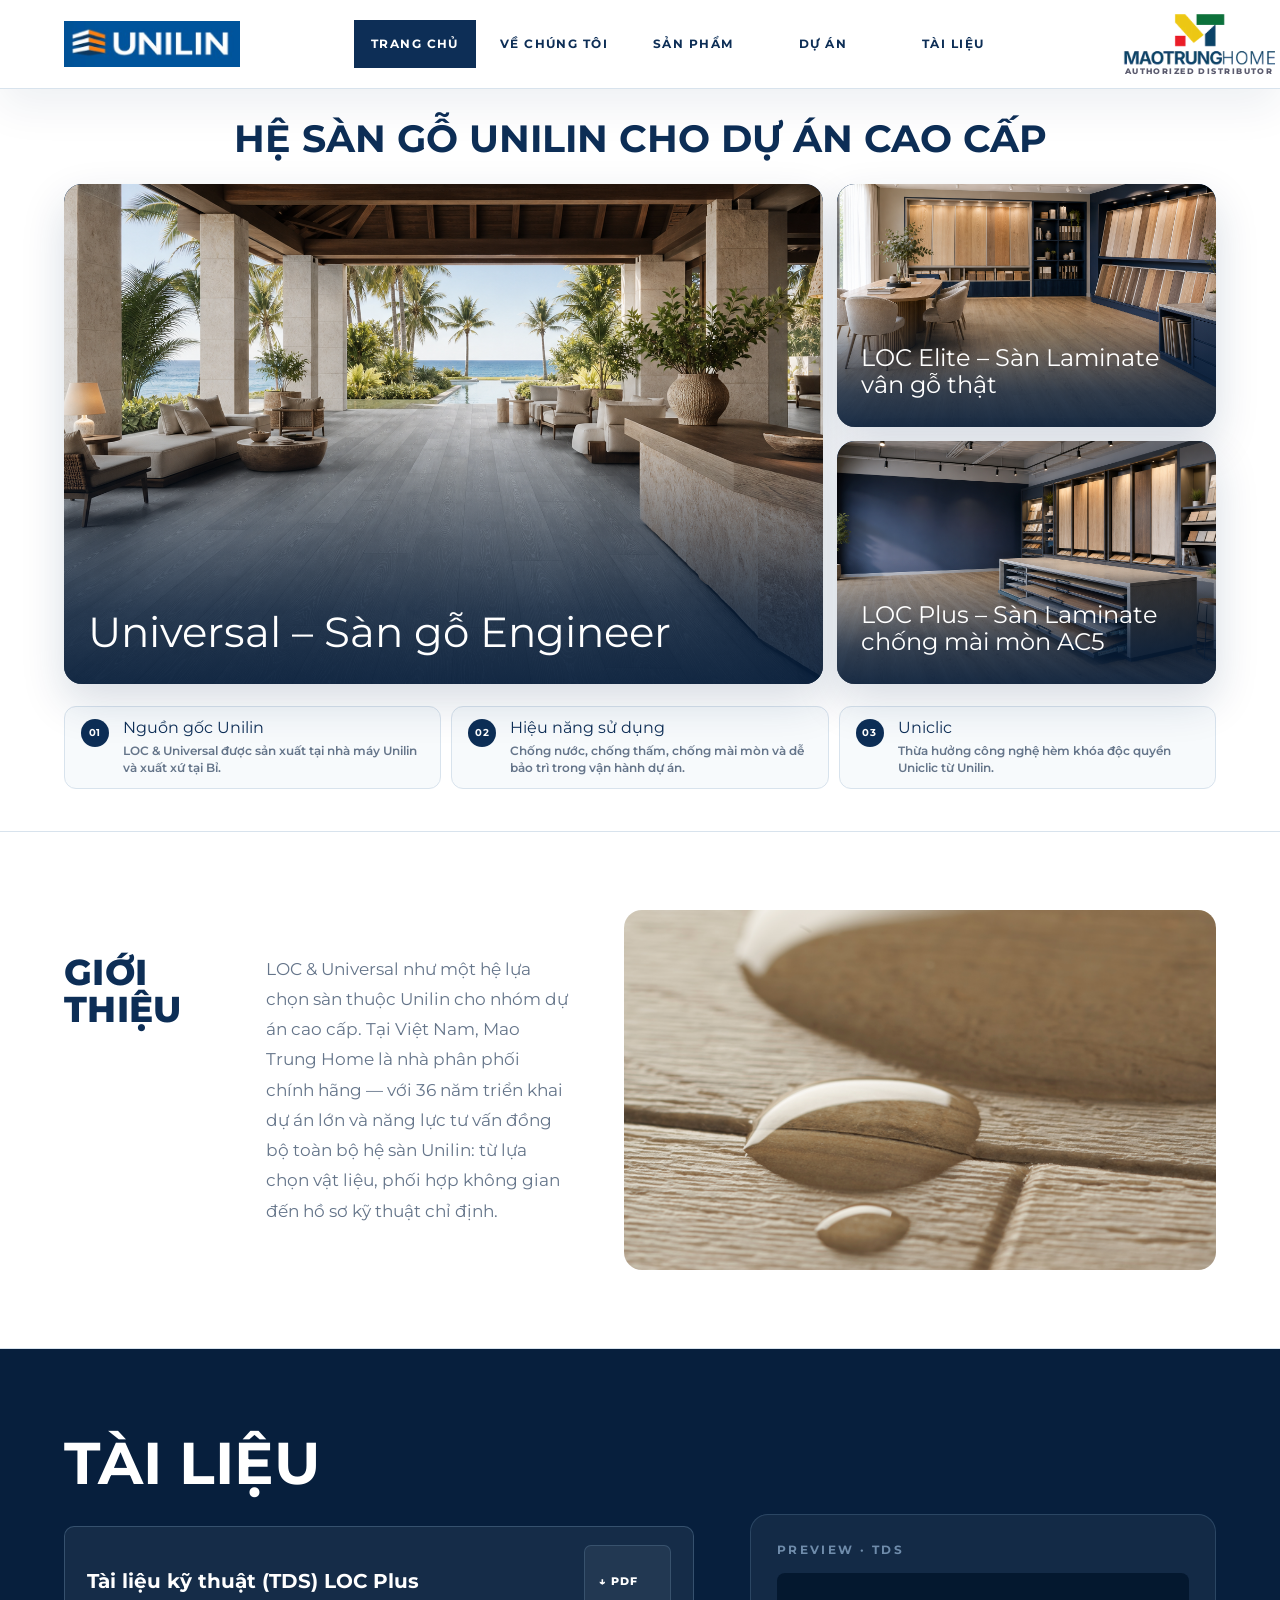
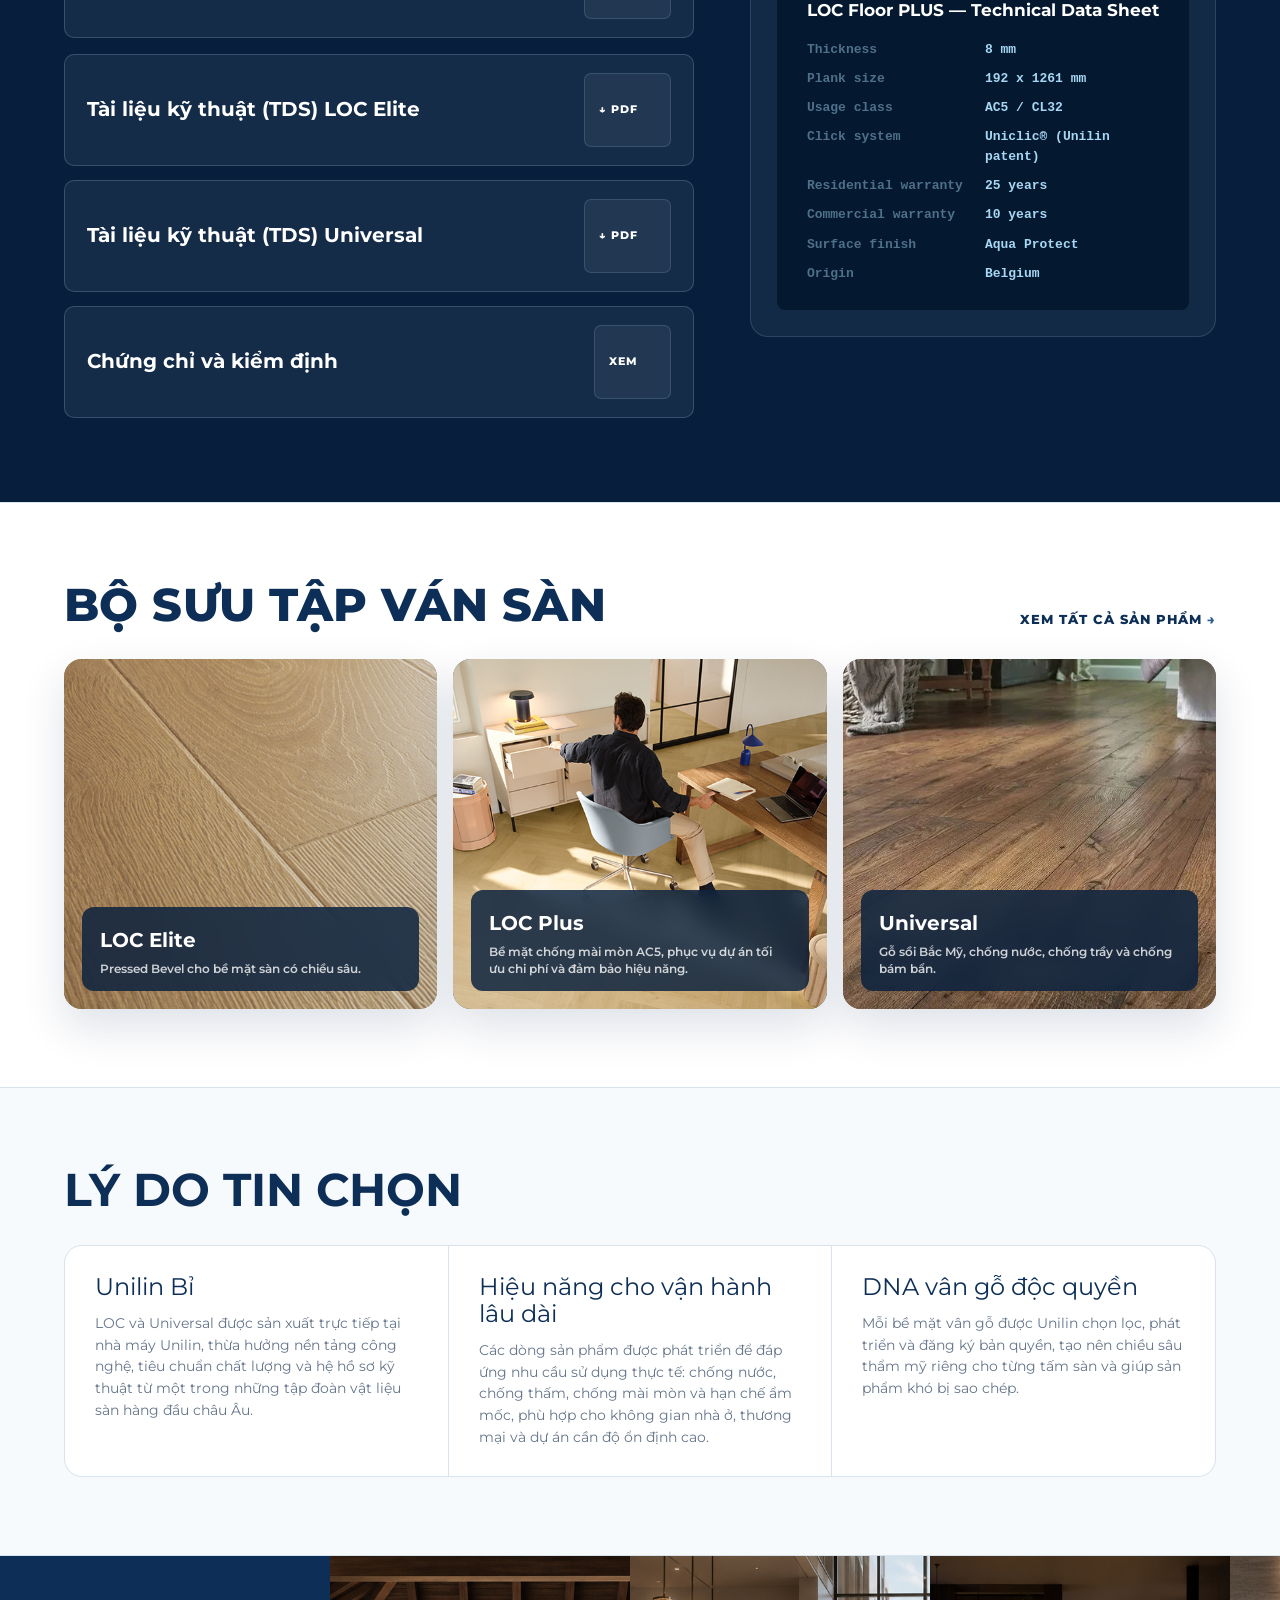
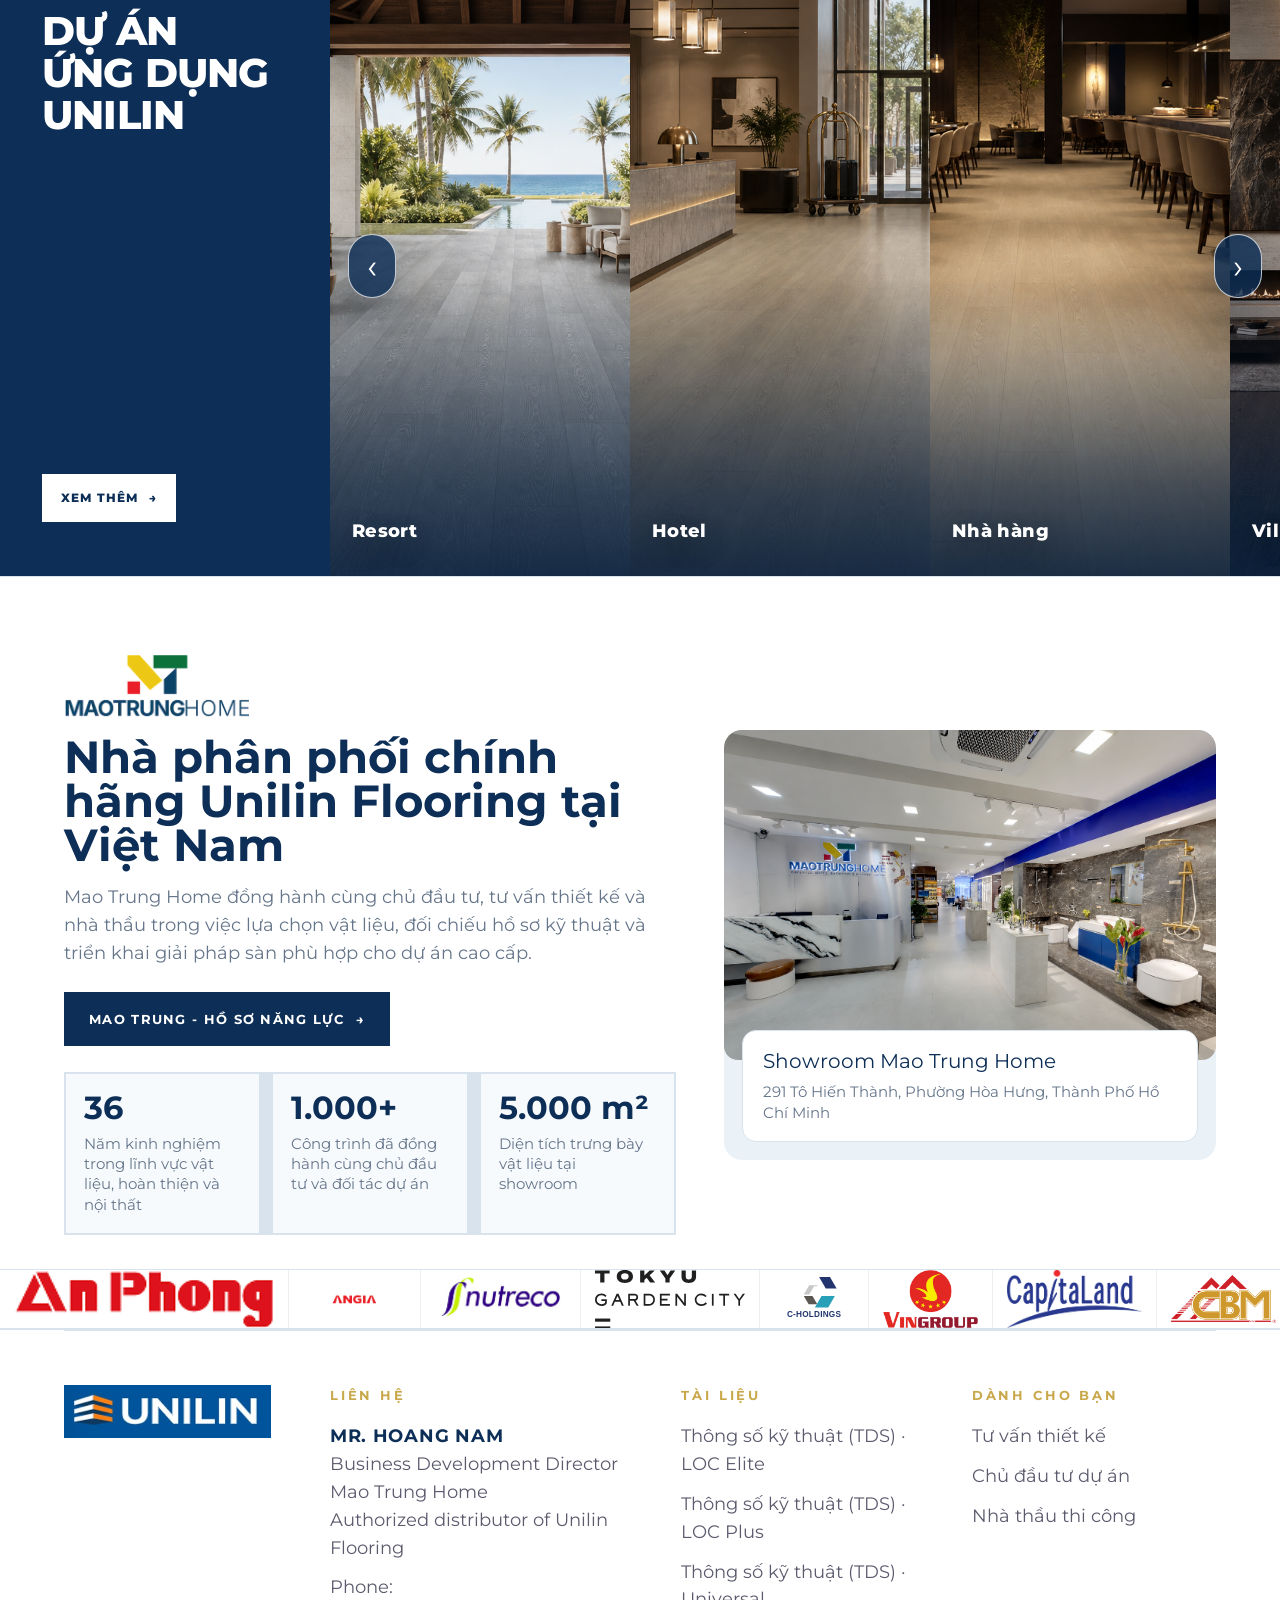
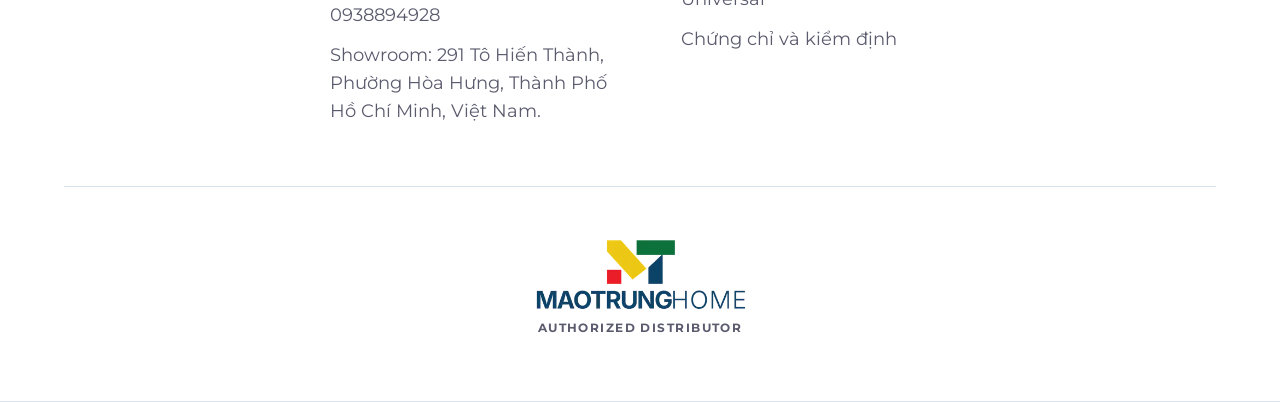
==== commit ced724cd: "Fix desktop document section layout" ====
--- a/index.html
+++ b/index.html
@@ -8,7 +8,7 @@
 <link rel="preconnect" href="https://fonts.googleapis.com">
 <link rel="preconnect" href="https://fonts.gstatic.com" crossorigin>
 <link href="https://fonts.googleapis.com/css2?family=Montserrat:wght@400;500;600;700;800&display=swap" rel="stylesheet">
-<link rel="stylesheet" href="loc-site.css?v=20260718-projectarrows">
+<link rel="stylesheet" href="loc-site.css?v=20260718-docfix">
 </head>
 <body class="lu-home">
 <a class="skip" href="#main">Đi đến nội dung</a>
--- a/loc-site.css
+++ b/loc-site.css
@@ -1157,3 +1157,78 @@
   .lu-footer-detailed .rep-line strong{color:var(--navy)!important}
   .mao-logo{width:190px!important;max-width:72vw!important}
 }
+
+/* Desktop document section repair - final cascade */
+@media(min-width:901px){
+  .lu-doc-access{
+    padding:84px 0!important;
+    overflow:visible!important;
+  }
+  .lu-doc-access .page{
+    display:grid!important;
+    grid-template-columns:minmax(560px,1fr) minmax(460px,.74fr)!important;
+    gap:56px!important;
+    align-items:center!important;
+    width:100%!important;
+    min-width:0!important;
+  }
+  .lu-doc-copy,
+  .lu-tds-preview{
+    min-width:0!important;
+  }
+  .lu-doc-copy h2{
+    margin:0 0 34px!important;
+    padding:0!important;
+    color:#fff!important;
+    font-size:clamp(52px,4.6vw,76px)!important;
+    line-height:1.04!important;
+    text-transform:uppercase!important;
+    white-space:normal!important;
+    overflow:visible!important;
+  }
+  .lu-doc-list{
+    display:grid!important;
+    gap:14px!important;
+  }
+  .lu-doc-item{
+    display:grid!important;
+    grid-template-columns:minmax(0,1fr) auto!important;
+    gap:18px!important;
+    align-items:center!important;
+    min-height:82px!important;
+    padding:18px 22px!important;
+    border:1px solid rgba(167,215,244,.22)!important;
+    border-radius:10px!important;
+    background:rgba(255,255,255,.06)!important;
+  }
+  .lu-doc-item strong{
+    grid-area:auto!important;
+    min-width:0!important;
+    color:#fff!important;
+    font-size:20px!important;
+    line-height:1.28!important;
+    text-align:left!important;
+  }
+  .lu-doc-pdf{
+    grid-area:auto!important;
+    justify-self:end!important;
+    margin:0!important;
+    min-width:74px!important;
+    min-height:38px!important;
+    padding:0 14px!important;
+    border-radius:7px!important;
+    white-space:nowrap!important;
+  }
+  .lu-tds-preview{
+    align-self:center!important;
+    padding:26px!important;
+    border-radius:18px!important;
+  }
+  .lu-tds-sheet{
+    padding:26px 30px!important;
+  }
+  .lu-tds-sheet div{
+    grid-template-columns:minmax(160px,.9fr) minmax(0,1fr)!important;
+    gap:18px!important;
+  }
+}
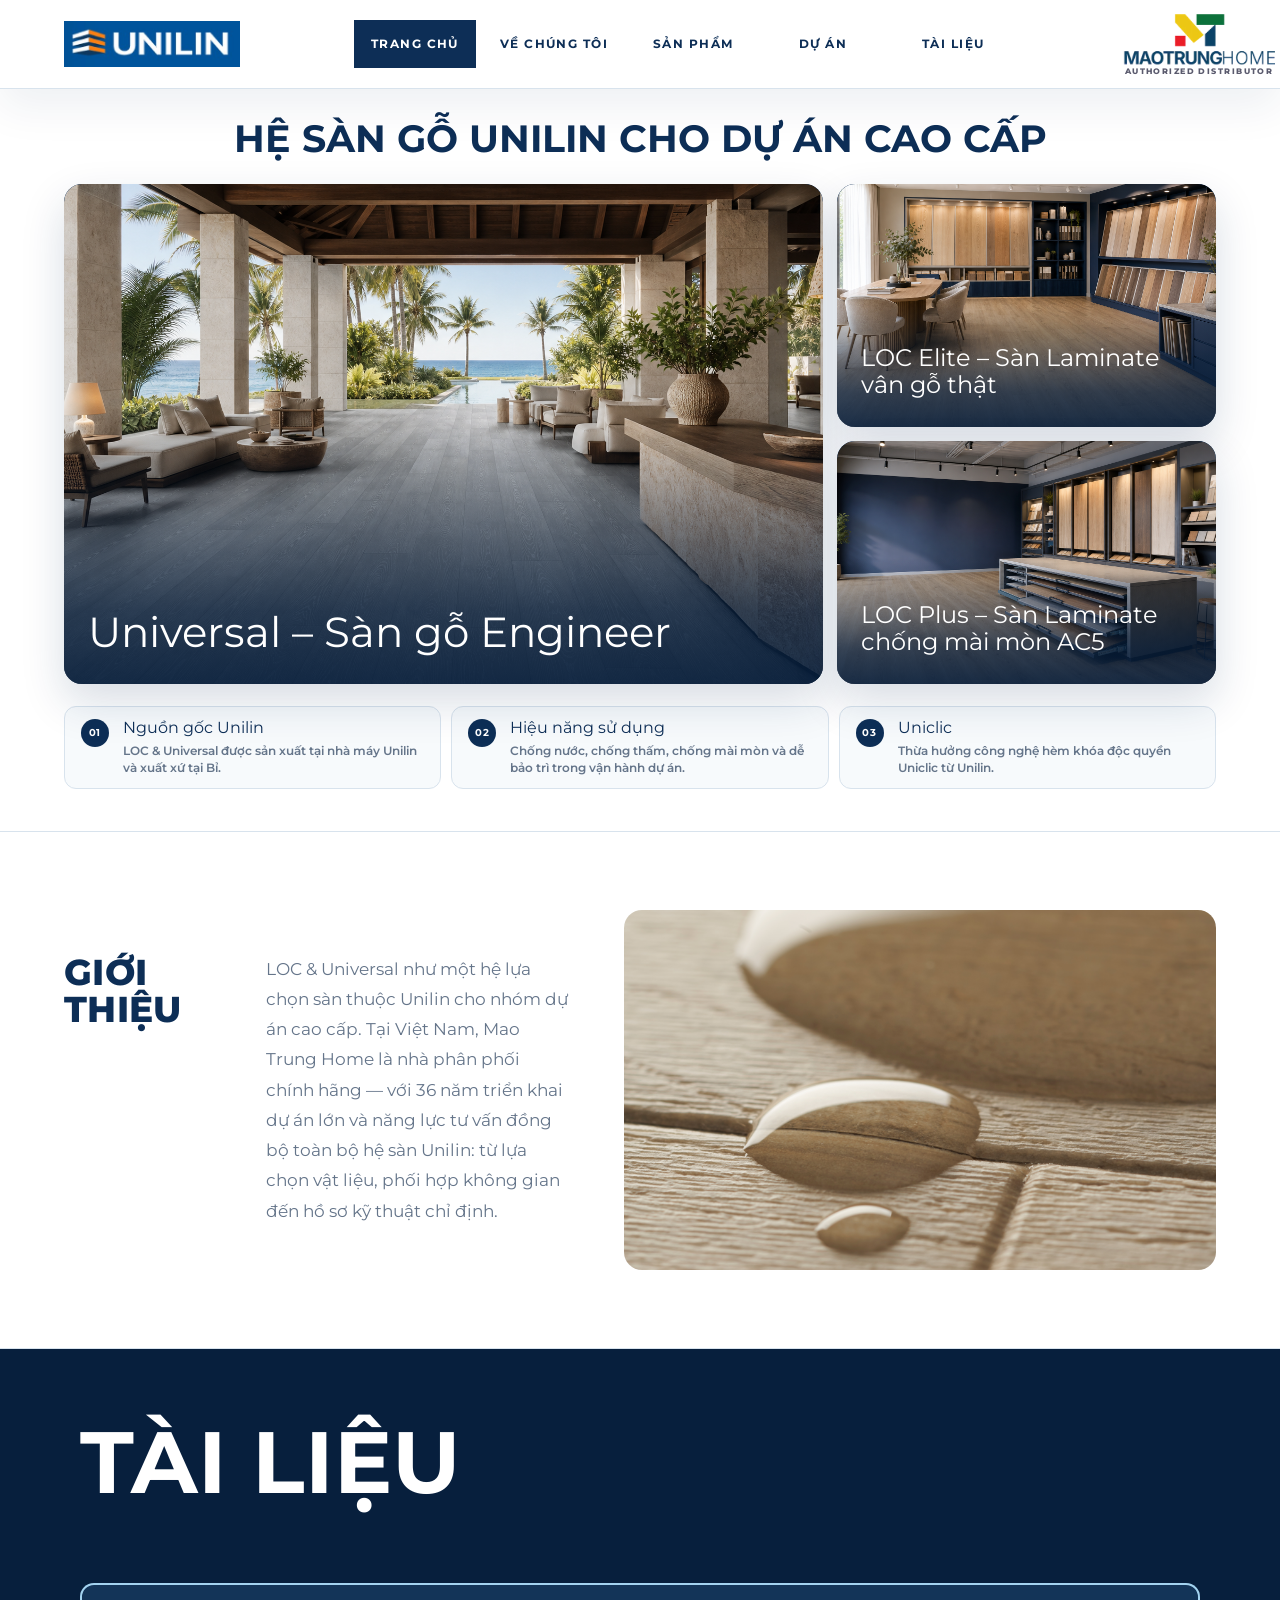
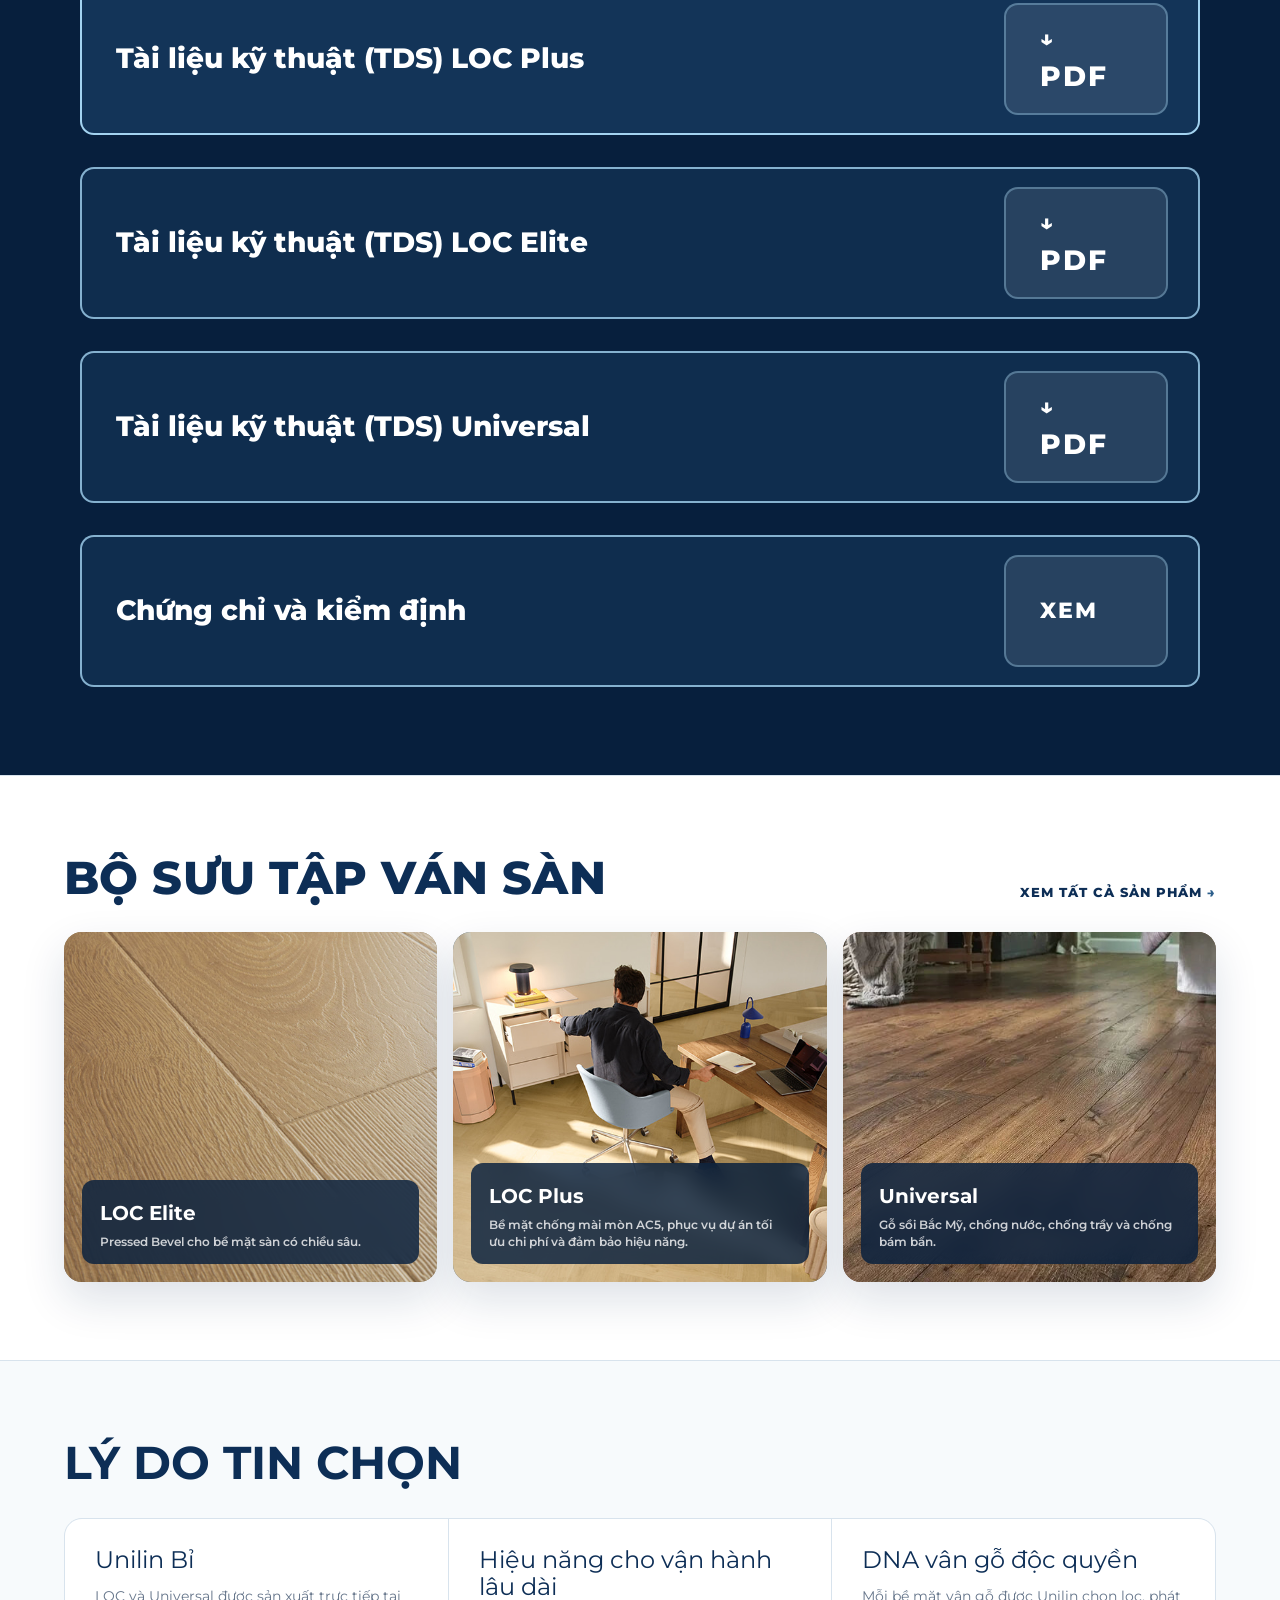
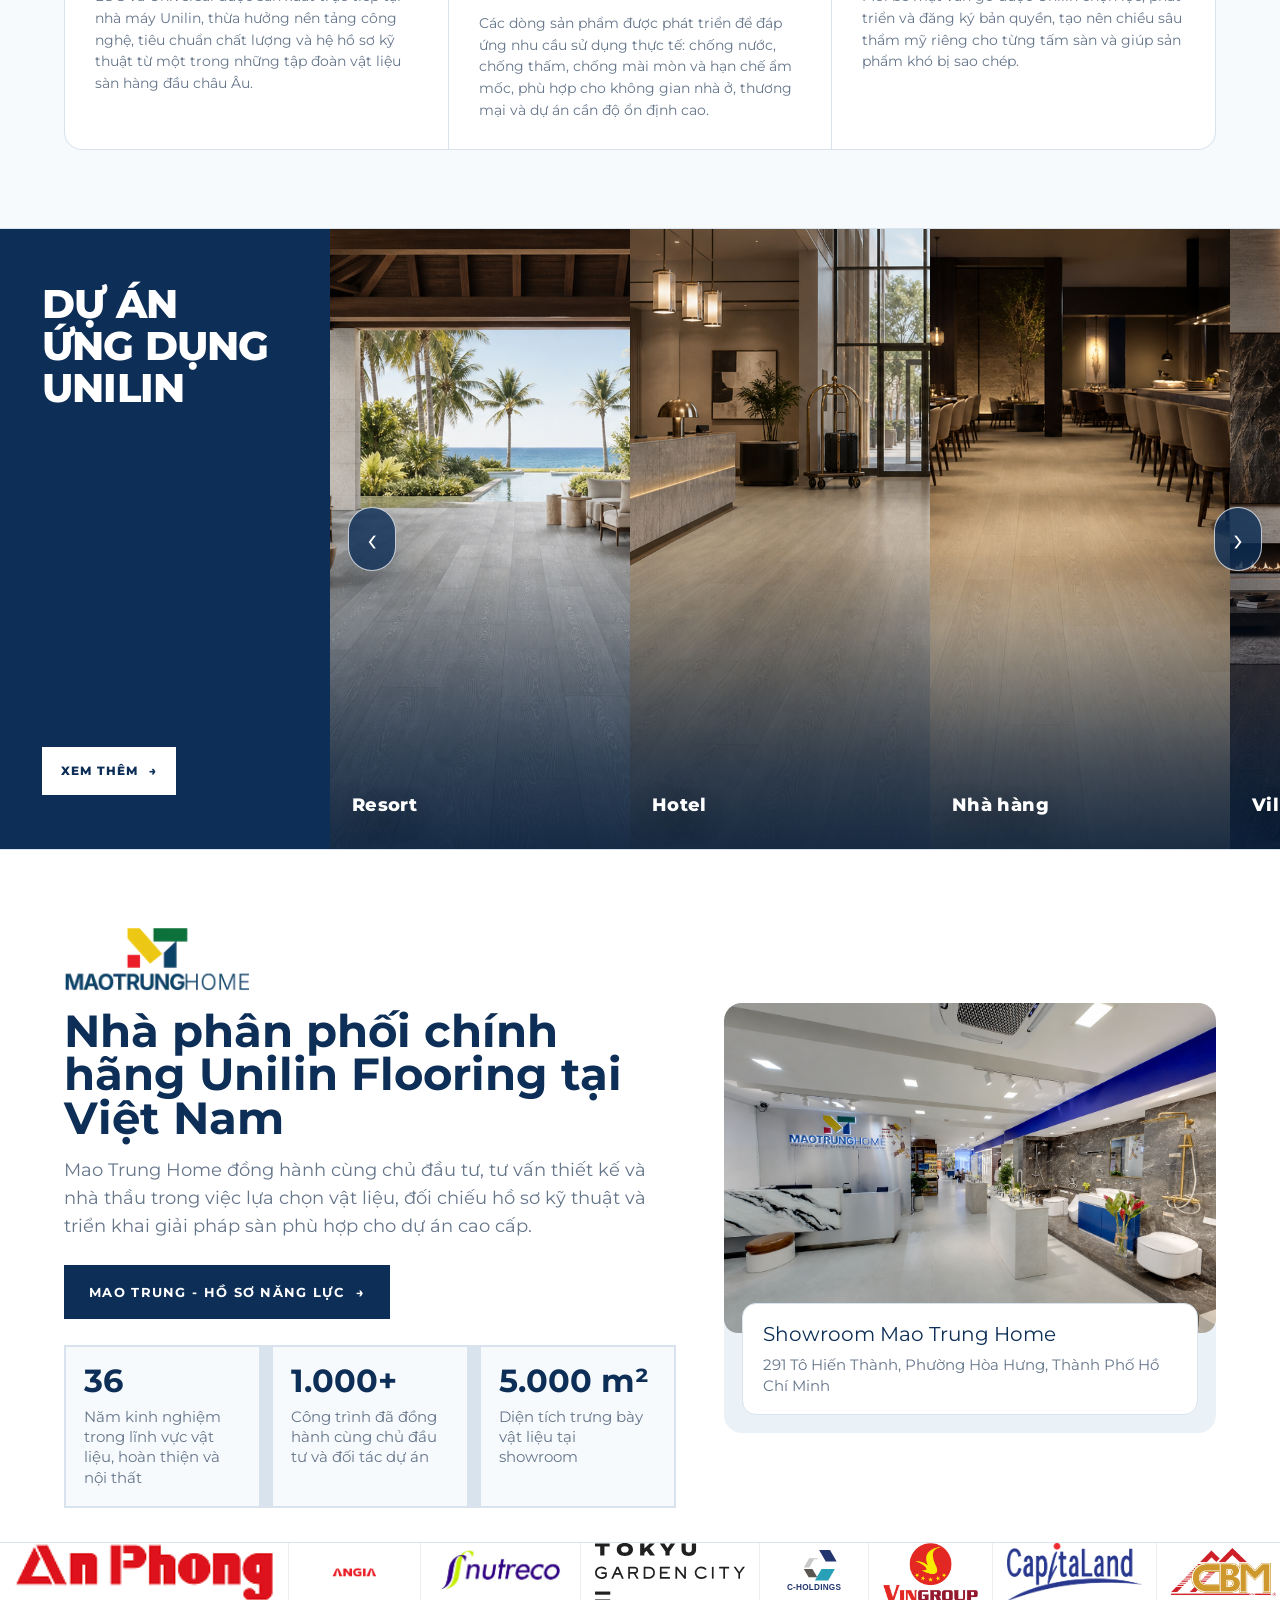
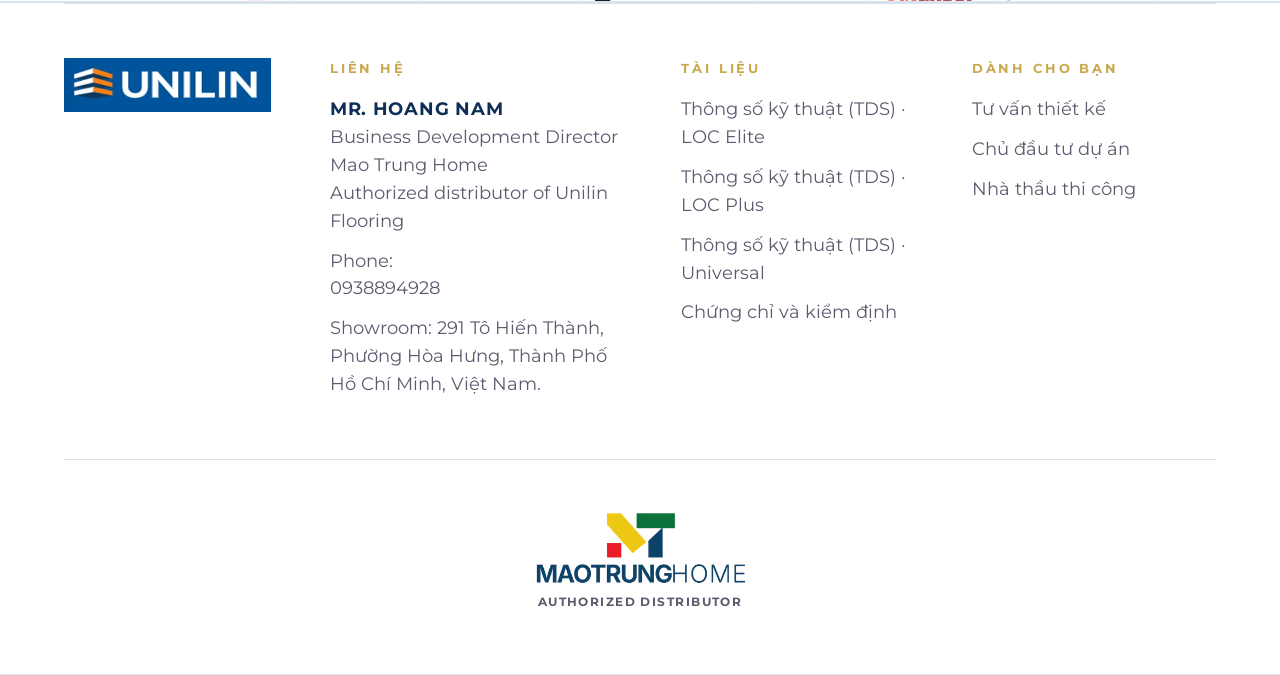
==== commit ccb5b4dd: "Restore desktop document list layout" ====
--- a/index.html
+++ b/index.html
@@ -8,7 +8,7 @@
 <link rel="preconnect" href="https://fonts.googleapis.com">
 <link rel="preconnect" href="https://fonts.gstatic.com" crossorigin>
 <link href="https://fonts.googleapis.com/css2?family=Montserrat:wght@400;500;600;700;800&display=swap" rel="stylesheet">
-<link rel="stylesheet" href="loc-site.css?v=20260718-docfix">
+<link rel="stylesheet" href="loc-site.css?v=20260718-doclist">
 </head>
 <body class="lu-home">
 <a class="skip" href="#main">Đi đến nội dung</a>
@@ -70,9 +70,9 @@
       <div class="lu-doc-copy">
         <h2 id="docs-title">TÀI LIỆU</h2>
         <div class="lu-doc-list" aria-label="Tài liệu tải nhanh">
-          <div class="lu-doc-item active" role="button" tabindex="0" data-tds-preview="plus"><strong>Tài liệu kỹ thuật (TDS) LOC Plus</strong><a class="lu-doc-pdf" href="assets/loc-certificates/tds-loc-floor-plus.pdf" target="_blank" rel="noopener">↓ PDF</a></div>
-          <div class="lu-doc-item" role="button" tabindex="0" data-tds-preview="elite"><strong>Tài liệu kỹ thuật (TDS) LOC Elite</strong><a class="lu-doc-pdf" href="assets/loc-certificates/tds-loc-floor-elite.pdf" target="_blank" rel="noopener">↓ PDF</a></div>
-          <div class="lu-doc-item" role="button" tabindex="0" data-tds-preview="universal"><strong>Tài liệu kỹ thuật (TDS) Universal</strong><a class="lu-doc-pdf" href="assets/loc-certificates/universal-tds-ewf-ewo-noa-2200x165-en.pdf" target="_blank" rel="noopener">↓ PDF</a></div>
+          <div class="lu-doc-item active" role="button" tabindex="0" data-tds-preview="plus"><strong>Tài liệu kỹ thuật (TDS) LOC Plus</strong><a class="lu-doc-pdf" href="assets/loc-certificates/tds-loc-floor-plus.pdf" target="_blank" rel="noopener">↓ <span>PDF</span></a></div>
+          <div class="lu-doc-item" role="button" tabindex="0" data-tds-preview="elite"><strong>Tài liệu kỹ thuật (TDS) LOC Elite</strong><a class="lu-doc-pdf" href="assets/loc-certificates/tds-loc-floor-elite.pdf" target="_blank" rel="noopener">↓ <span>PDF</span></a></div>
+          <div class="lu-doc-item" role="button" tabindex="0" data-tds-preview="universal"><strong>Tài liệu kỹ thuật (TDS) Universal</strong><a class="lu-doc-pdf" href="assets/loc-certificates/universal-tds-ewf-ewo-noa-2200x165-en.pdf" target="_blank" rel="noopener">↓ <span>PDF</span></a></div>
           <div class="lu-doc-item" role="button" tabindex="0" data-tds-preview="certificate"><strong>Chứng chỉ và kiểm định</strong><a class="lu-doc-pdf" href="LOC_documents.html?type=Certificate">Xem</a></div>
         </div>
       </div>
--- a/loc-site.css
+++ b/loc-site.css
@@ -1158,77 +1158,101 @@
   .mao-logo{width:190px!important;max-width:72vw!important}
 }
 
-/* Desktop document section repair - final cascade */
+/* Desktop home document section: source layout from Landing page_CDX */
 @media(min-width:901px){
   .lu-doc-access{
-    padding:84px 0!important;
+    padding:74px 0 88px!important;
+    background:#071f3d!important;
     overflow:visible!important;
   }
   .lu-doc-access .page{
-    display:grid!important;
-    grid-template-columns:minmax(560px,1fr) minmax(460px,.74fr)!important;
-    gap:56px!important;
-    align-items:center!important;
+    display:block!important;
+    max-width:1800px!important;
+    padding-left:clamp(64px,6.25vw,128px)!important;
+    padding-right:clamp(64px,6.25vw,128px)!important;
     width:100%!important;
     min-width:0!important;
   }
-  .lu-doc-copy,
-  .lu-tds-preview{
-    min-width:0!important;
-  }
   .lu-doc-copy h2{
-    margin:0 0 34px!important;
+    margin:0 0 82px!important;
     padding:0!important;
     color:#fff!important;
-    font-size:clamp(52px,4.6vw,76px)!important;
-    line-height:1.04!important;
+    font-size:clamp(86px,6.8vw,128px)!important;
+    line-height:.9!important;
     text-transform:uppercase!important;
     white-space:normal!important;
     overflow:visible!important;
   }
   .lu-doc-list{
     display:grid!important;
-    gap:14px!important;
+    gap:32px!important;
   }
   .lu-doc-item{
     display:grid!important;
-    grid-template-columns:minmax(0,1fr) auto!important;
-    gap:18px!important;
+    grid-template-columns:minmax(0,1fr) 164px!important;
+    gap:32px!important;
     align-items:center!important;
-    min-height:82px!important;
-    padding:18px 22px!important;
-    border:1px solid rgba(167,215,244,.22)!important;
-    border-radius:10px!important;
-    background:rgba(255,255,255,.06)!important;
+    min-height:150px!important;
+    padding:18px 30px 18px 34px!important;
+    border:2px solid rgba(167,215,244,.78)!important;
+    border-radius:14px!important;
+    background:rgba(45,95,140,.22)!important;
+    transform:none!important;
+  }
+  .lu-doc-item:hover,
+  .lu-doc-item:focus,
+  .lu-doc-item.active{
+    border-color:rgba(167,215,244,.98)!important;
+    background:rgba(45,95,140,.34)!important;
+    transform:none!important;
   }
   .lu-doc-item strong{
     grid-area:auto!important;
     min-width:0!important;
+    justify-self:start!important;
     color:#fff!important;
-    font-size:20px!important;
-    line-height:1.28!important;
+    font-size:clamp(28px,2vw,36px)!important;
+    line-height:1.2!important;
+    font-weight:800!important;
     text-align:left!important;
   }
   .lu-doc-pdf{
     grid-area:auto!important;
+    display:flex!important;
+    flex-direction:column!important;
+    align-items:flex-start!important;
+    justify-content:center!important;
+    gap:8px!important;
     justify-self:end!important;
     margin:0!important;
-    min-width:74px!important;
-    min-height:38px!important;
-    padding:0 14px!important;
-    border-radius:7px!important;
+    width:164px!important;
+    min-width:164px!important;
+    height:112px!important;
+    min-height:112px!important;
+    padding:0 34px!important;
+    border:2px solid rgba(167,215,244,.36)!important;
+    border-radius:14px!important;
+    background:rgba(255,255,255,.1)!important;
+    color:#fff!important;
+    font-size:22px!important;
+    line-height:1!important;
+    letter-spacing:.08em!important;
     white-space:nowrap!important;
   }
+  .lu-doc-pdf span{
+    display:block!important;
+    grid-area:auto!important;
+    color:#fff!important;
+    font-size:28px!important;
+    font-weight:800!important;
+    line-height:1!important;
+    letter-spacing:.08em!important;
+  }
+  .lu-doc-pdf:hover{
+    background:rgba(167,215,244,.18)!important;
+    color:#fff!important;
+  }
   .lu-tds-preview{
-    align-self:center!important;
-    padding:26px!important;
-    border-radius:18px!important;
-  }
-  .lu-tds-sheet{
-    padding:26px 30px!important;
-  }
-  .lu-tds-sheet div{
-    grid-template-columns:minmax(160px,.9fr) minmax(0,1fr)!important;
-    gap:18px!important;
-  }
-}
+    display:none!important;
+  }
+}
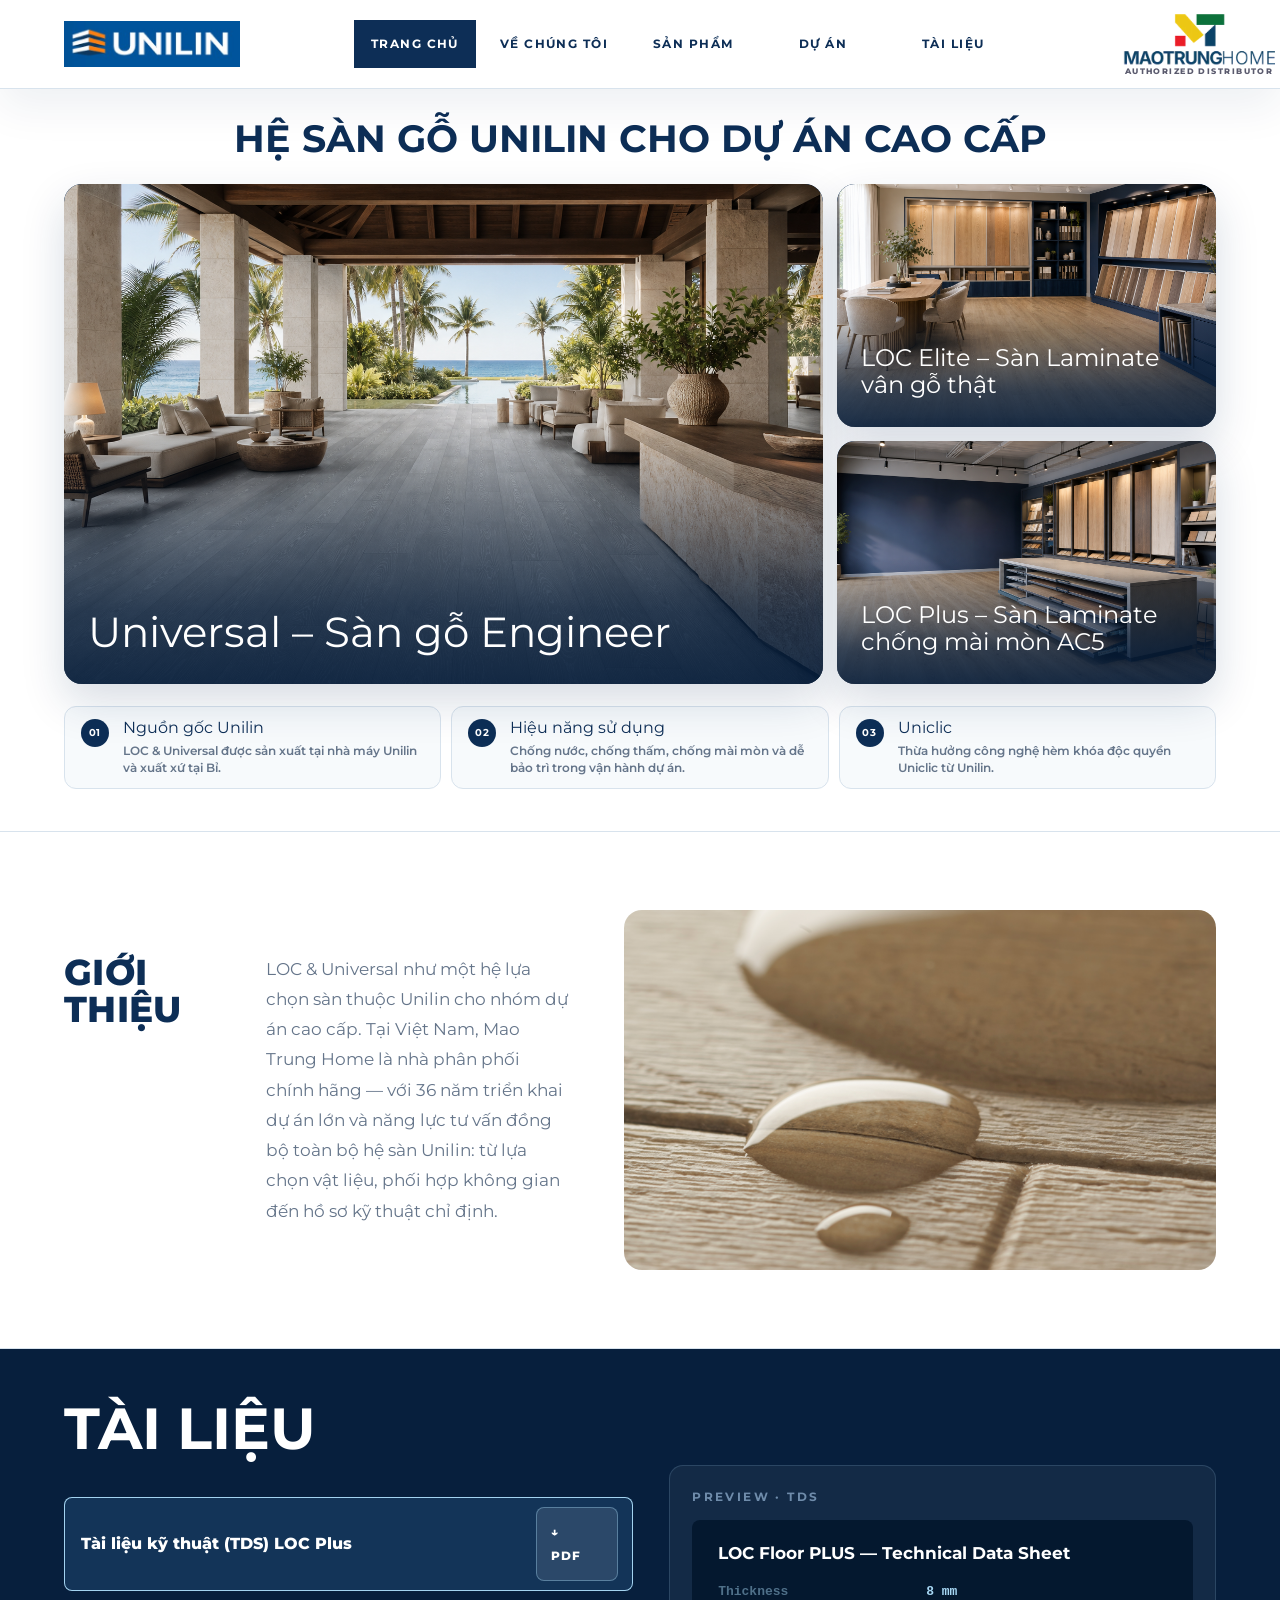
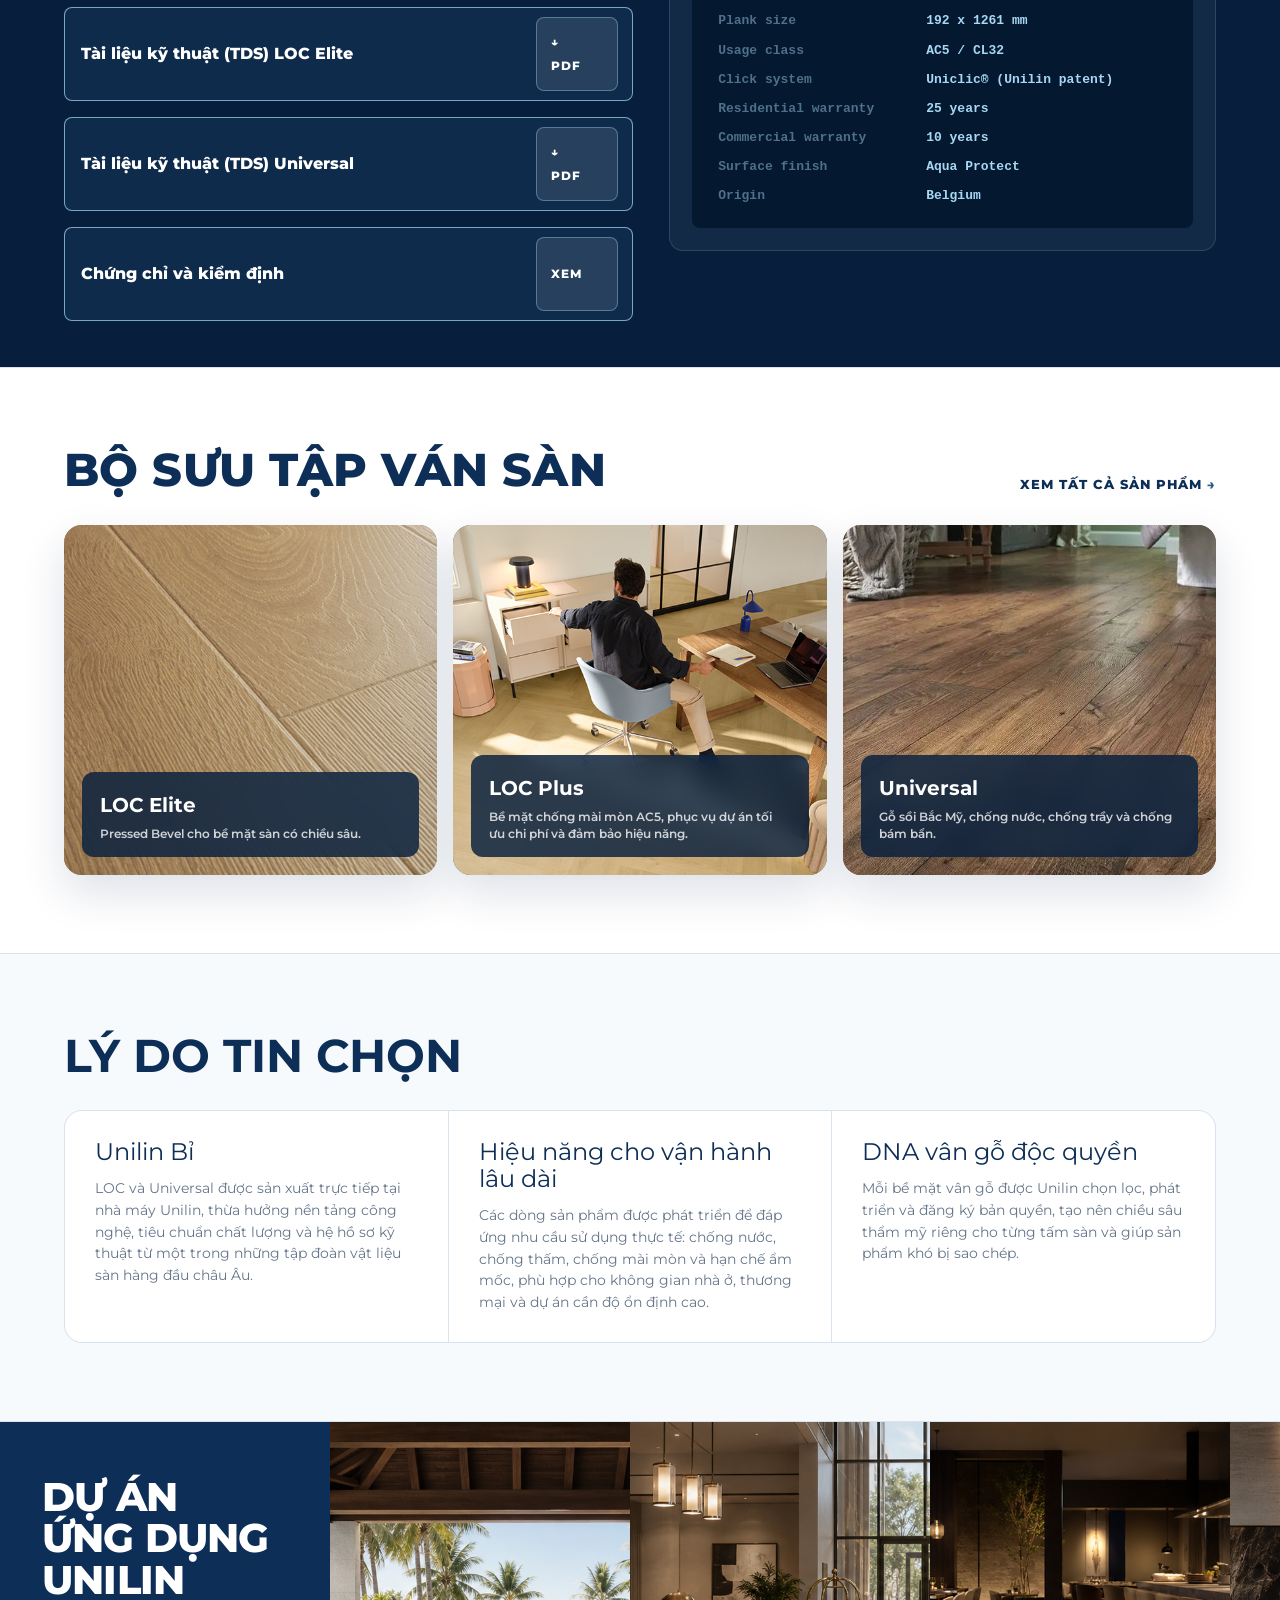
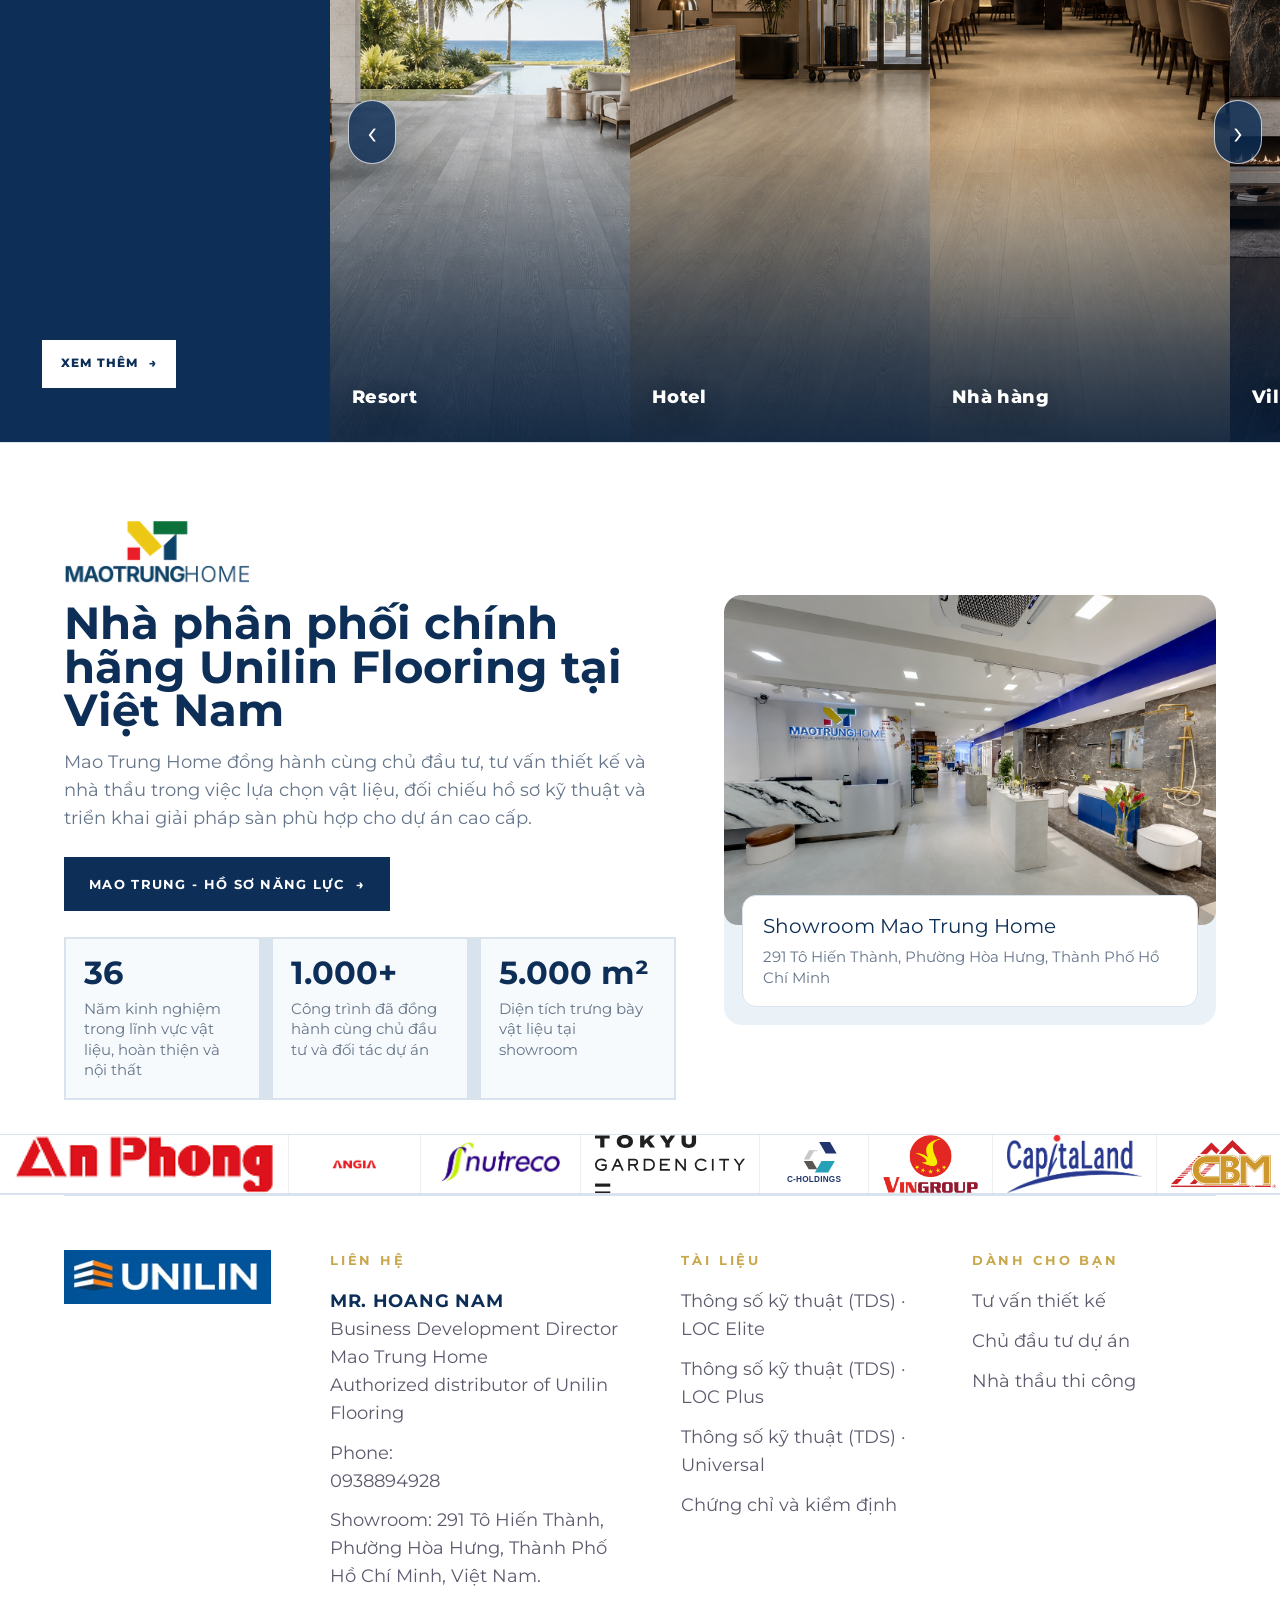
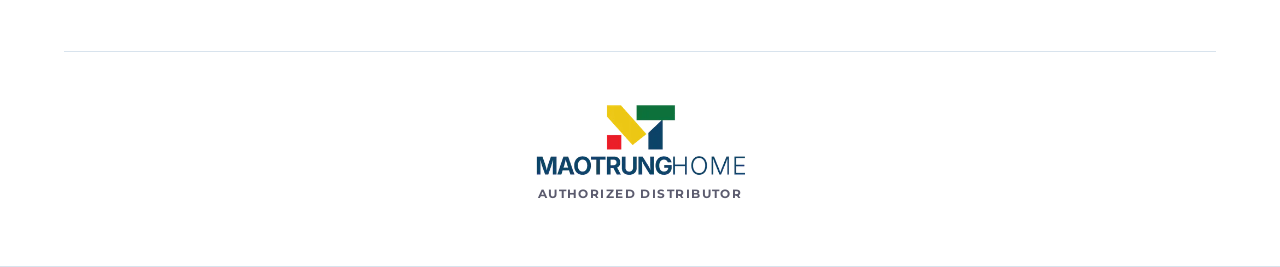
==== commit 7fd0f2af: "Restore compact desktop document layout" ====
--- a/index.html
+++ b/index.html
@@ -8,7 +8,7 @@
 <link rel="preconnect" href="https://fonts.googleapis.com">
 <link rel="preconnect" href="https://fonts.gstatic.com" crossorigin>
 <link href="https://fonts.googleapis.com/css2?family=Montserrat:wght@400;500;600;700;800&display=swap" rel="stylesheet">
-<link rel="stylesheet" href="loc-site.css?v=20260718-doclist">
+<link rel="stylesheet" href="loc-site.css?v=20260718-doccompact">
 </head>
 <body class="lu-home">
 <a class="skip" href="#main">Đi đến nội dung</a>
--- a/loc-site.css
+++ b/loc-site.css
@@ -1158,45 +1158,48 @@
   .mao-logo{width:190px!important;max-width:72vw!important}
 }
 
-/* Desktop home document section: source layout from Landing page_CDX */
+/* Desktop home document section: compact source layout */
 @media(min-width:901px){
   .lu-doc-access{
-    padding:74px 0 88px!important;
+    padding:46px 0!important;
     background:#071f3d!important;
     overflow:visible!important;
   }
   .lu-doc-access .page{
-    display:block!important;
-    max-width:1800px!important;
-    padding-left:clamp(64px,6.25vw,128px)!important;
-    padding-right:clamp(64px,6.25vw,128px)!important;
+    display:grid!important;
+    grid-template-columns:1.02fr .98fr!important;
+    gap:36px!important;
+    align-items:center!important;
+    max-width:1440px!important;
+    padding-left:64px!important;
+    padding-right:64px!important;
     width:100%!important;
     min-width:0!important;
   }
   .lu-doc-copy h2{
-    margin:0 0 82px!important;
+    margin:0 0 34px!important;
     padding:0!important;
     color:#fff!important;
-    font-size:clamp(86px,6.8vw,128px)!important;
-    line-height:.9!important;
+    font-size:58px!important;
+    line-height:1.18!important;
     text-transform:uppercase!important;
     white-space:normal!important;
     overflow:visible!important;
   }
   .lu-doc-list{
     display:grid!important;
-    gap:32px!important;
+    gap:16px!important;
   }
   .lu-doc-item{
     display:grid!important;
-    grid-template-columns:minmax(0,1fr) 164px!important;
-    gap:32px!important;
+    grid-template-columns:minmax(0,1fr) 82px!important;
+    gap:18px!important;
     align-items:center!important;
-    min-height:150px!important;
-    padding:18px 30px 18px 34px!important;
-    border:2px solid rgba(167,215,244,.78)!important;
-    border-radius:14px!important;
-    background:rgba(45,95,140,.22)!important;
+    min-height:72px!important;
+    padding:9px 14px 9px 16px!important;
+    border:1px solid rgba(167,215,244,.72)!important;
+    border-radius:8px!important;
+    background:rgba(45,95,140,.2)!important;
     transform:none!important;
   }
   .lu-doc-item:hover,
@@ -1211,8 +1214,8 @@
     min-width:0!important;
     justify-self:start!important;
     color:#fff!important;
-    font-size:clamp(28px,2vw,36px)!important;
-    line-height:1.2!important;
+    font-size:16px!important;
+    line-height:1.35!important;
     font-weight:800!important;
     text-align:left!important;
   }
@@ -1222,19 +1225,19 @@
     flex-direction:column!important;
     align-items:flex-start!important;
     justify-content:center!important;
-    gap:8px!important;
+    gap:5px!important;
     justify-self:end!important;
     margin:0!important;
-    width:164px!important;
-    min-width:164px!important;
-    height:112px!important;
-    min-height:112px!important;
-    padding:0 34px!important;
-    border:2px solid rgba(167,215,244,.36)!important;
-    border-radius:14px!important;
+    width:82px!important;
+    min-width:82px!important;
+    height:56px!important;
+    min-height:56px!important;
+    padding:0 14px!important;
+    border:1px solid rgba(167,215,244,.38)!important;
+    border-radius:8px!important;
     background:rgba(255,255,255,.1)!important;
     color:#fff!important;
-    font-size:22px!important;
+    font-size:12px!important;
     line-height:1!important;
     letter-spacing:.08em!important;
     white-space:nowrap!important;
@@ -1243,7 +1246,7 @@
     display:block!important;
     grid-area:auto!important;
     color:#fff!important;
-    font-size:28px!important;
+    font-size:12px!important;
     font-weight:800!important;
     line-height:1!important;
     letter-spacing:.08em!important;
@@ -1253,6 +1256,30 @@
     color:#fff!important;
   }
   .lu-tds-preview{
-    display:none!important;
-  }
-}
+    display:block!important;
+    min-width:0!important;
+    align-self:center!important;
+    padding:22px!important;
+    border:1px solid rgba(167,215,244,.16)!important;
+    border-radius:14px!important;
+    background:rgba(255,255,255,.05)!important;
+  }
+  .lu-tds-preview .kicker{
+    margin-bottom:14px!important;
+  }
+  .lu-tds-sheet{
+    padding:22px 26px!important;
+  }
+  .lu-tds-sheet h3{
+    margin-bottom:18px!important;
+    font-size:17px!important;
+  }
+  .lu-tds-sheet dl{
+    gap:9px!important;
+  }
+  .lu-tds-sheet div{
+    grid-template-columns:190px 1fr!important;
+    gap:18px!important;
+    font-size:13px!important;
+  }
+}
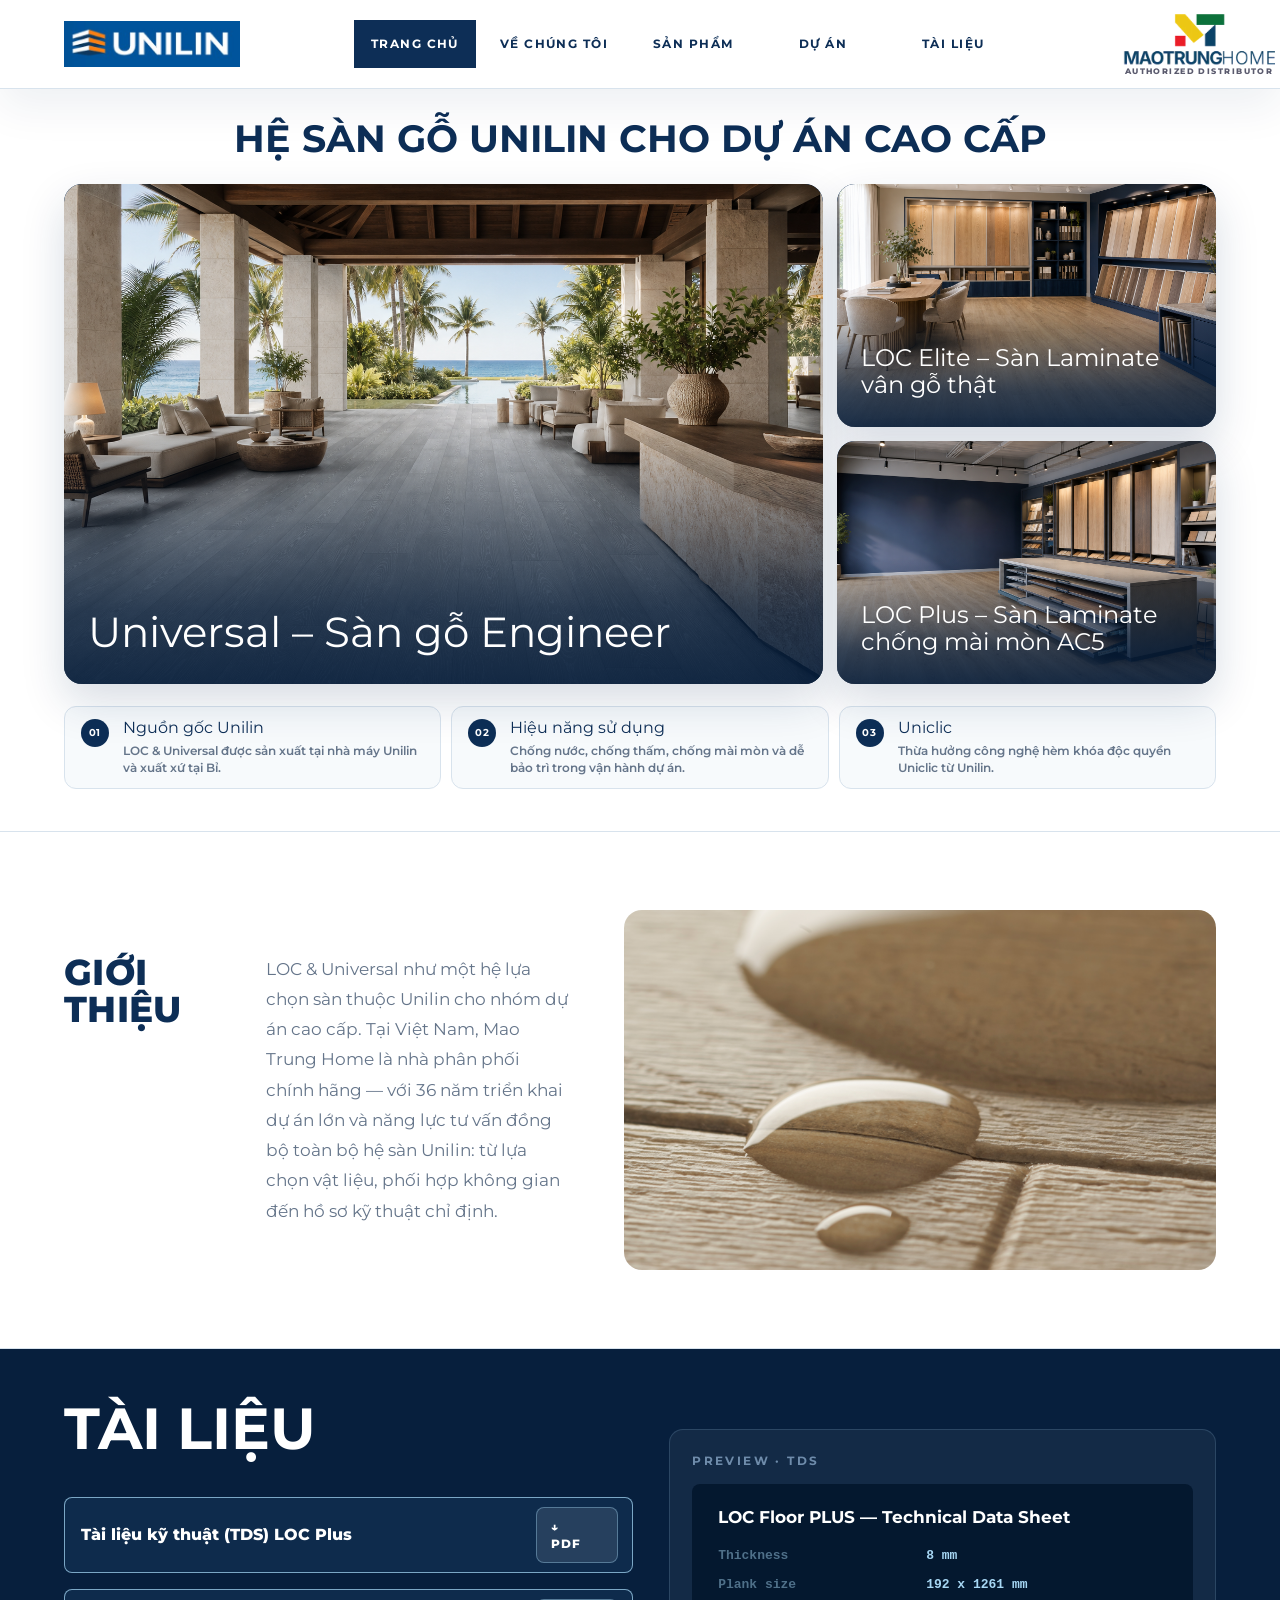
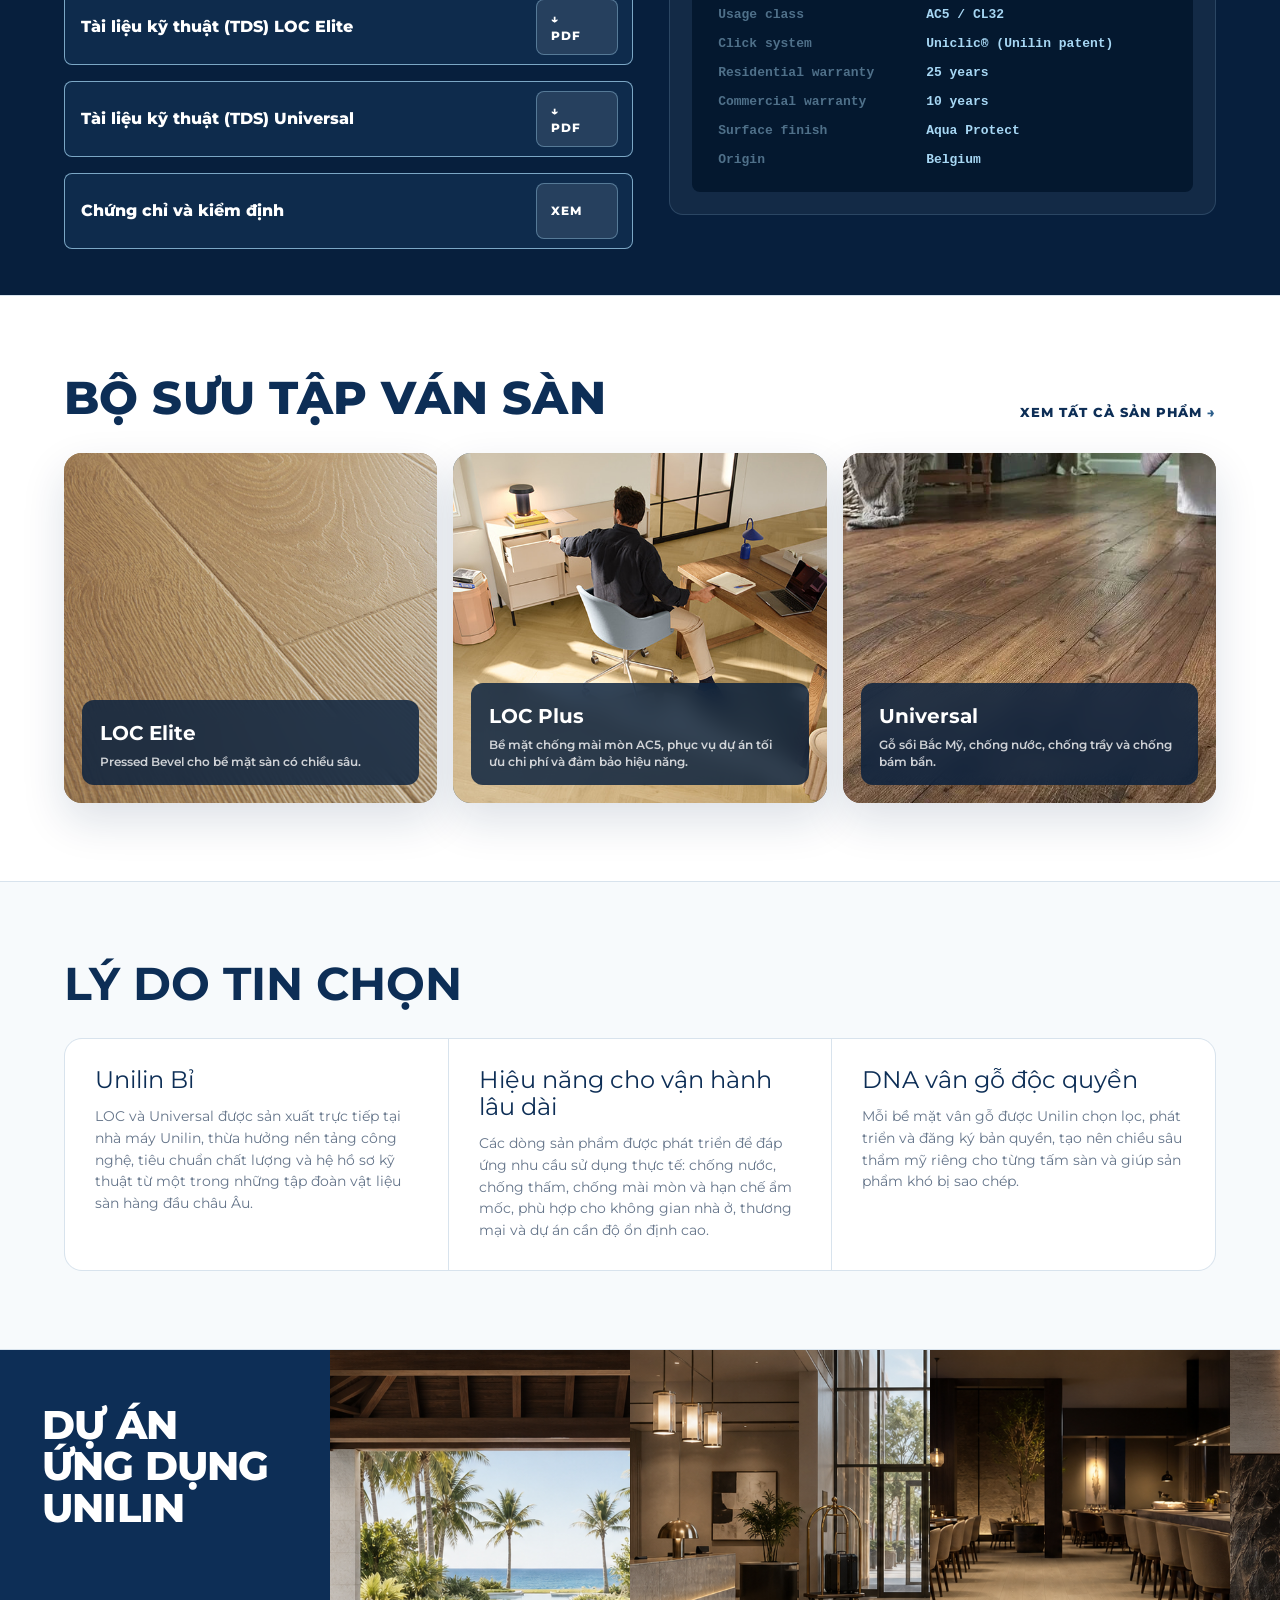
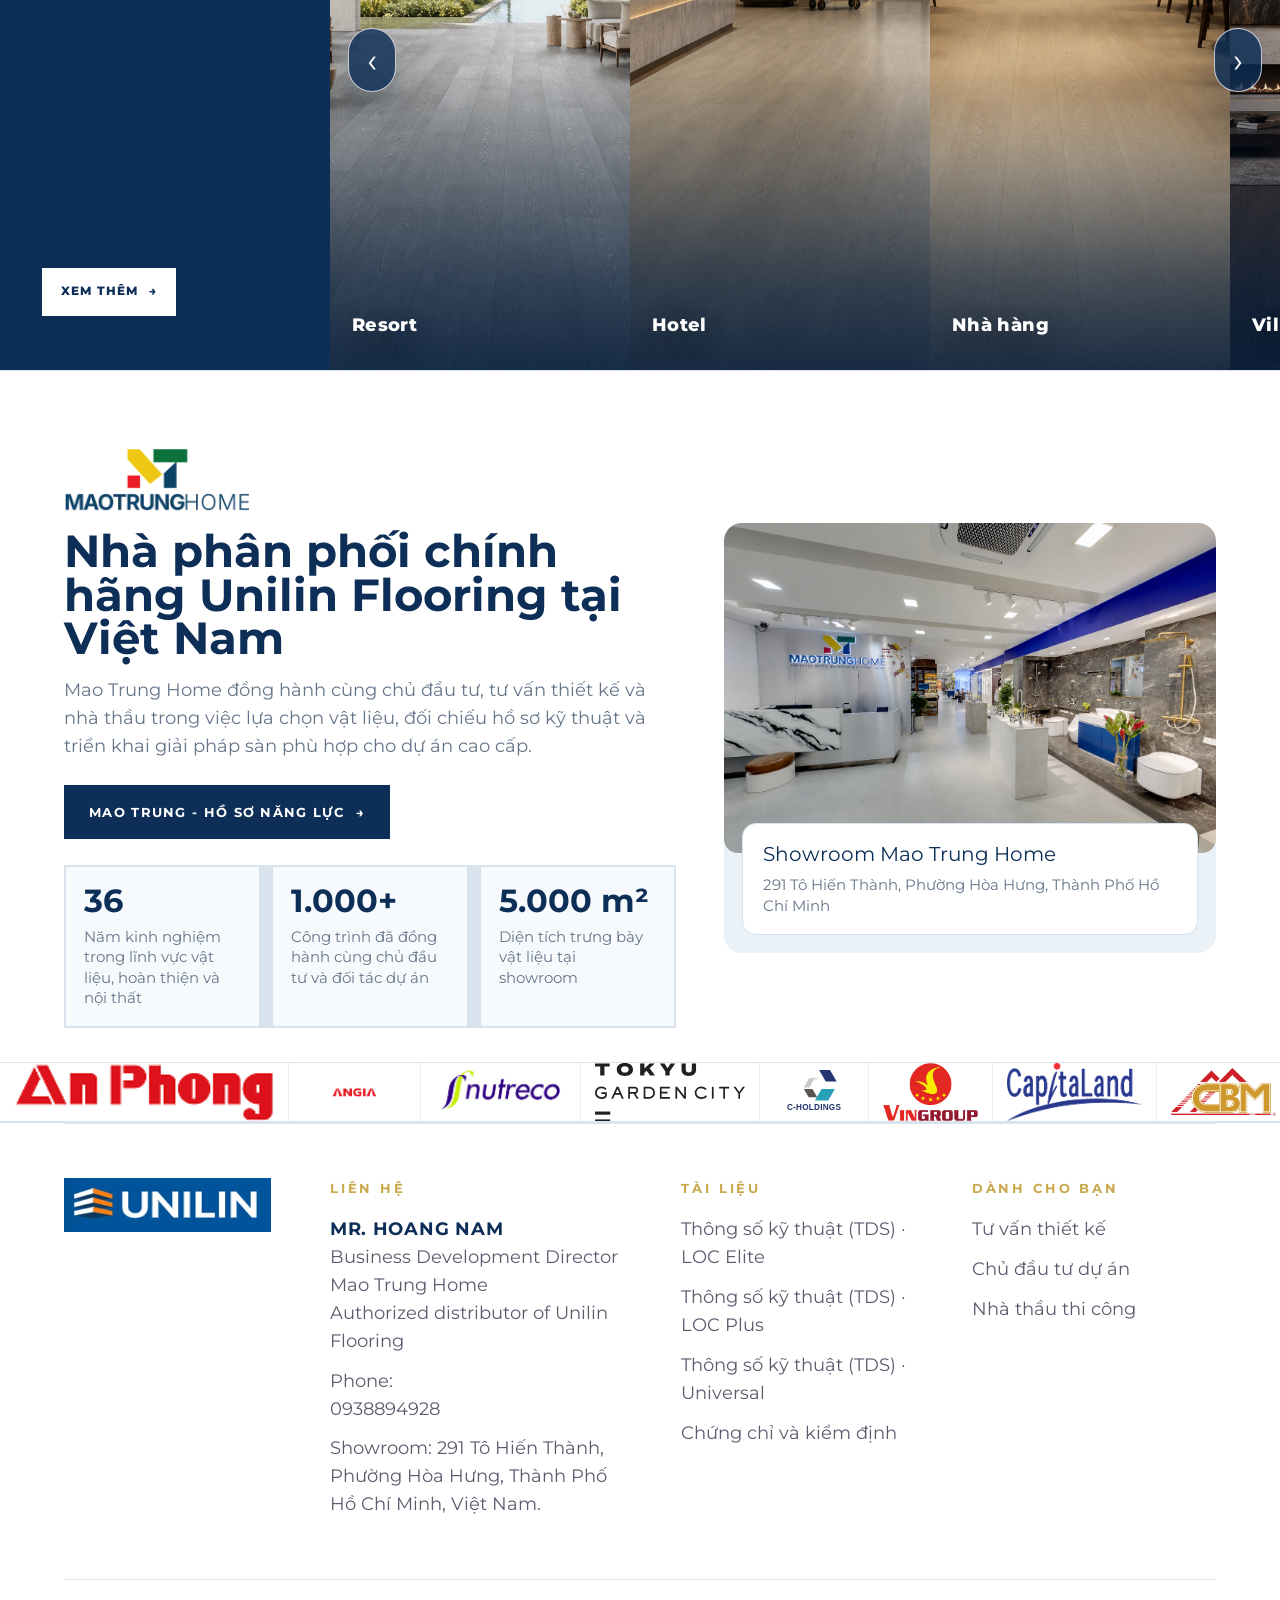
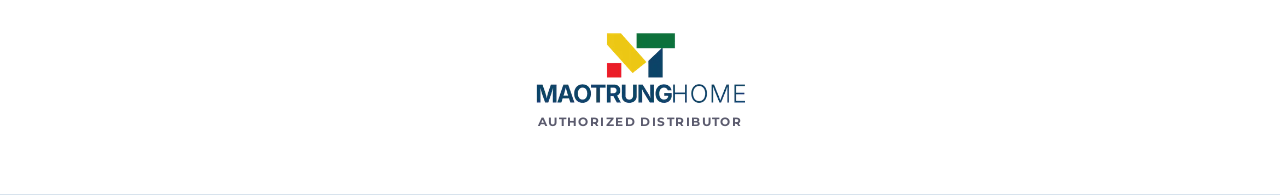
==== commit 722d3cae: "Force compact desktop document section" ====
--- a/index.html
+++ b/index.html
@@ -8,7 +8,24 @@
 <link rel="preconnect" href="https://fonts.googleapis.com">
 <link rel="preconnect" href="https://fonts.gstatic.com" crossorigin>
 <link href="https://fonts.googleapis.com/css2?family=Montserrat:wght@400;500;600;700;800&display=swap" rel="stylesheet">
-<link rel="stylesheet" href="loc-site.css?v=20260718-doccompact">
+<link rel="stylesheet" href="loc-site.css?v=20260718-doccompact2">
+<style>
+@media (min-width:901px){
+  body.lu-home .lu-doc-access{padding:46px 0!important;background:#071f3d!important;overflow:visible!important}
+  body.lu-home .lu-doc-access>.page{display:grid!important;grid-template-columns:1.02fr .98fr!important;gap:36px!important;align-items:center!important;max-width:1440px!important;margin:0 auto!important;padding-left:64px!important;padding-right:64px!important;width:100%!important}
+  body.lu-home .lu-doc-copy h2{margin:0 0 34px!important;padding:0!important;color:#fff!important;font-size:58px!important;line-height:1.18!important;text-transform:uppercase!important}
+  body.lu-home .lu-doc-list{display:grid!important;gap:16px!important}
+  body.lu-home .lu-doc-item{display:grid!important;grid-template-columns:minmax(0,1fr) 82px!important;gap:18px!important;align-items:center!important;min-height:72px!important;padding:9px 14px 9px 16px!important;border:1px solid rgba(167,215,244,.72)!important;border-radius:8px!important;background:rgba(45,95,140,.2)!important;transform:none!important}
+  body.lu-home .lu-doc-item strong{grid-area:auto!important;justify-self:start!important;color:#fff!important;font-size:16px!important;line-height:1.35!important;font-weight:800!important;text-align:left!important}
+  body.lu-home .lu-doc-pdf{grid-area:auto!important;display:flex!important;flex-direction:column!important;align-items:flex-start!important;justify-content:center!important;gap:5px!important;justify-self:end!important;width:82px!important;min-width:82px!important;height:56px!important;min-height:56px!important;margin:0!important;padding:0 14px!important;border:1px solid rgba(167,215,244,.38)!important;border-radius:8px!important;background:rgba(255,255,255,.1)!important;color:#fff!important;font-size:12px!important;line-height:1!important;letter-spacing:.08em!important}
+  body.lu-home .lu-doc-pdf span{display:block!important;color:#fff!important;font-size:12px!important;font-weight:800!important;line-height:1!important;letter-spacing:.08em!important}
+  body.lu-home .lu-tds-preview{display:block!important;min-width:0!important;align-self:center!important;padding:22px!important;border:1px solid rgba(167,215,244,.16)!important;border-radius:14px!important;background:rgba(255,255,255,.05)!important}
+  body.lu-home .lu-tds-sheet{padding:22px 26px!important}
+  body.lu-home .lu-tds-sheet h3{margin-bottom:18px!important;font-size:17px!important}
+  body.lu-home .lu-tds-sheet dl{gap:9px!important}
+  body.lu-home .lu-tds-sheet div{grid-template-columns:190px 1fr!important;gap:18px!important;font-size:13px!important}
+}
+</style>
 </head>
 <body class="lu-home">
 <a class="skip" href="#main">Đi đến nội dung</a>
